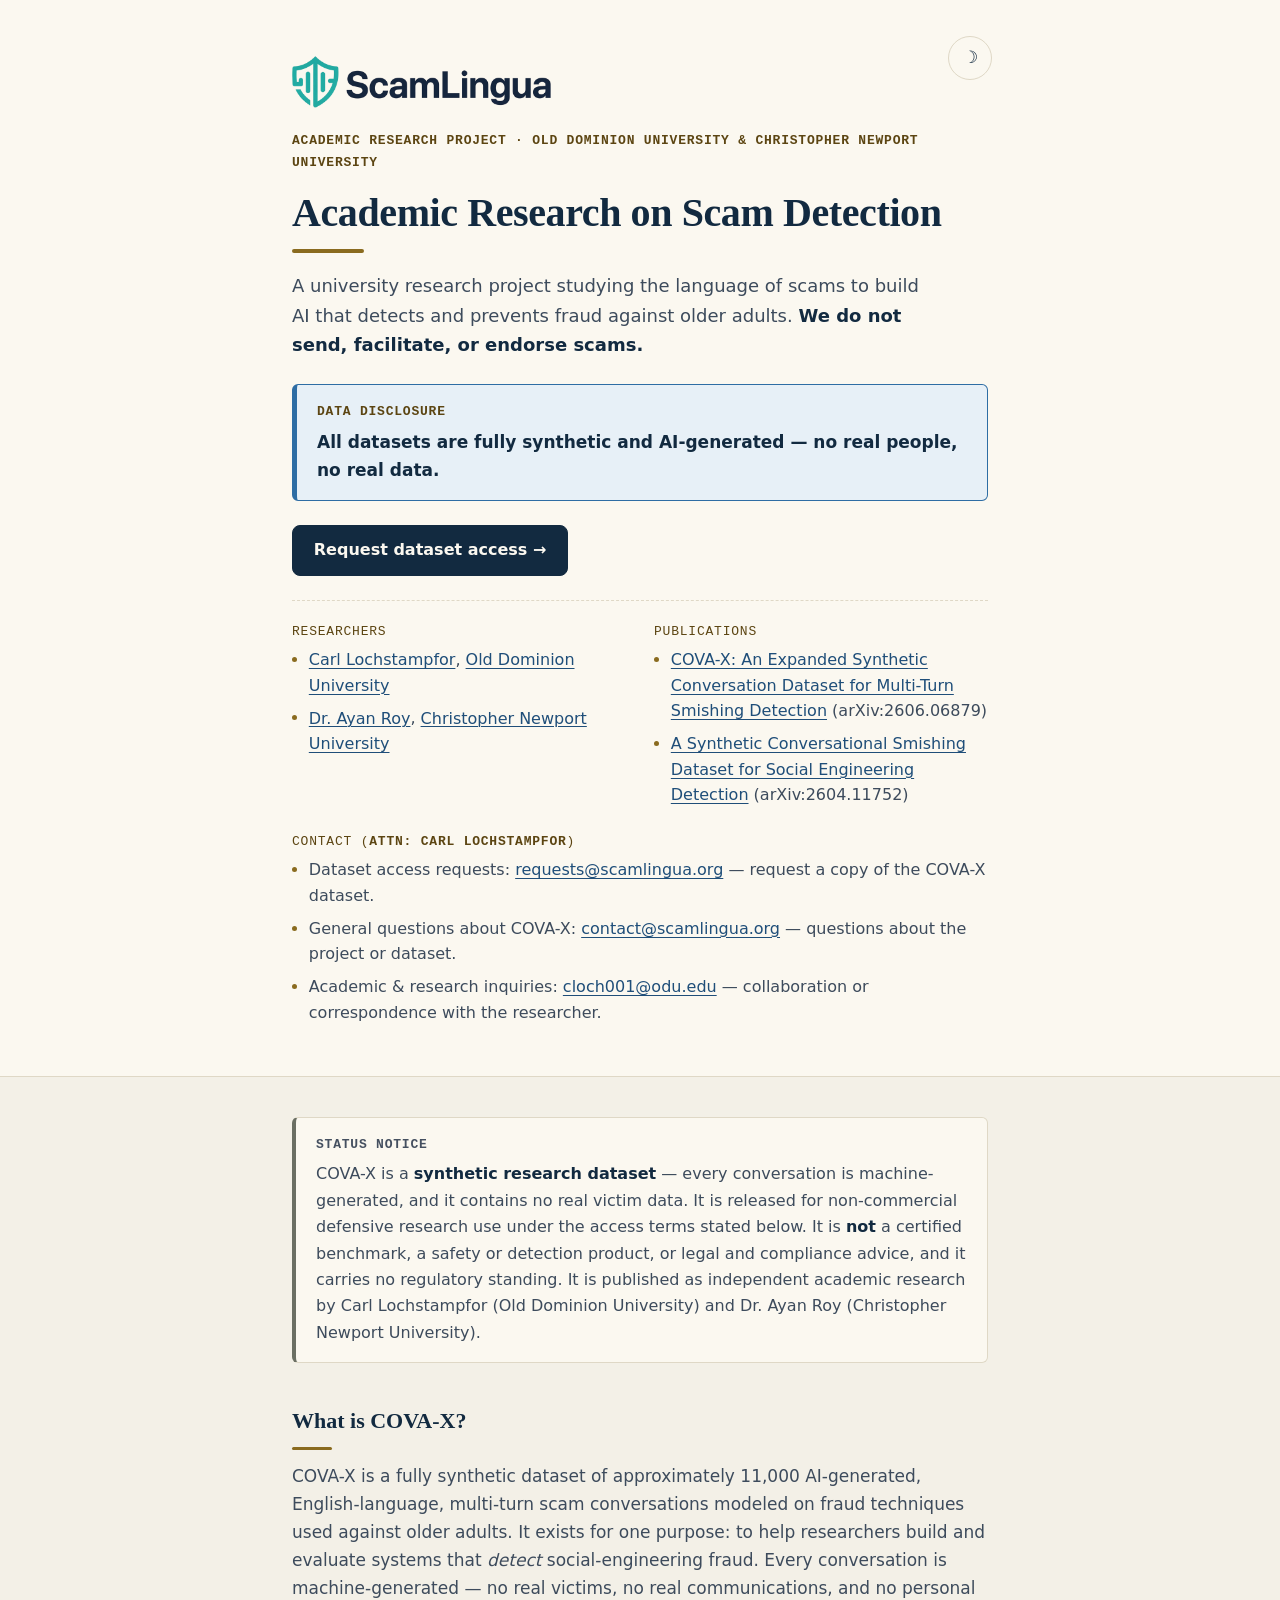
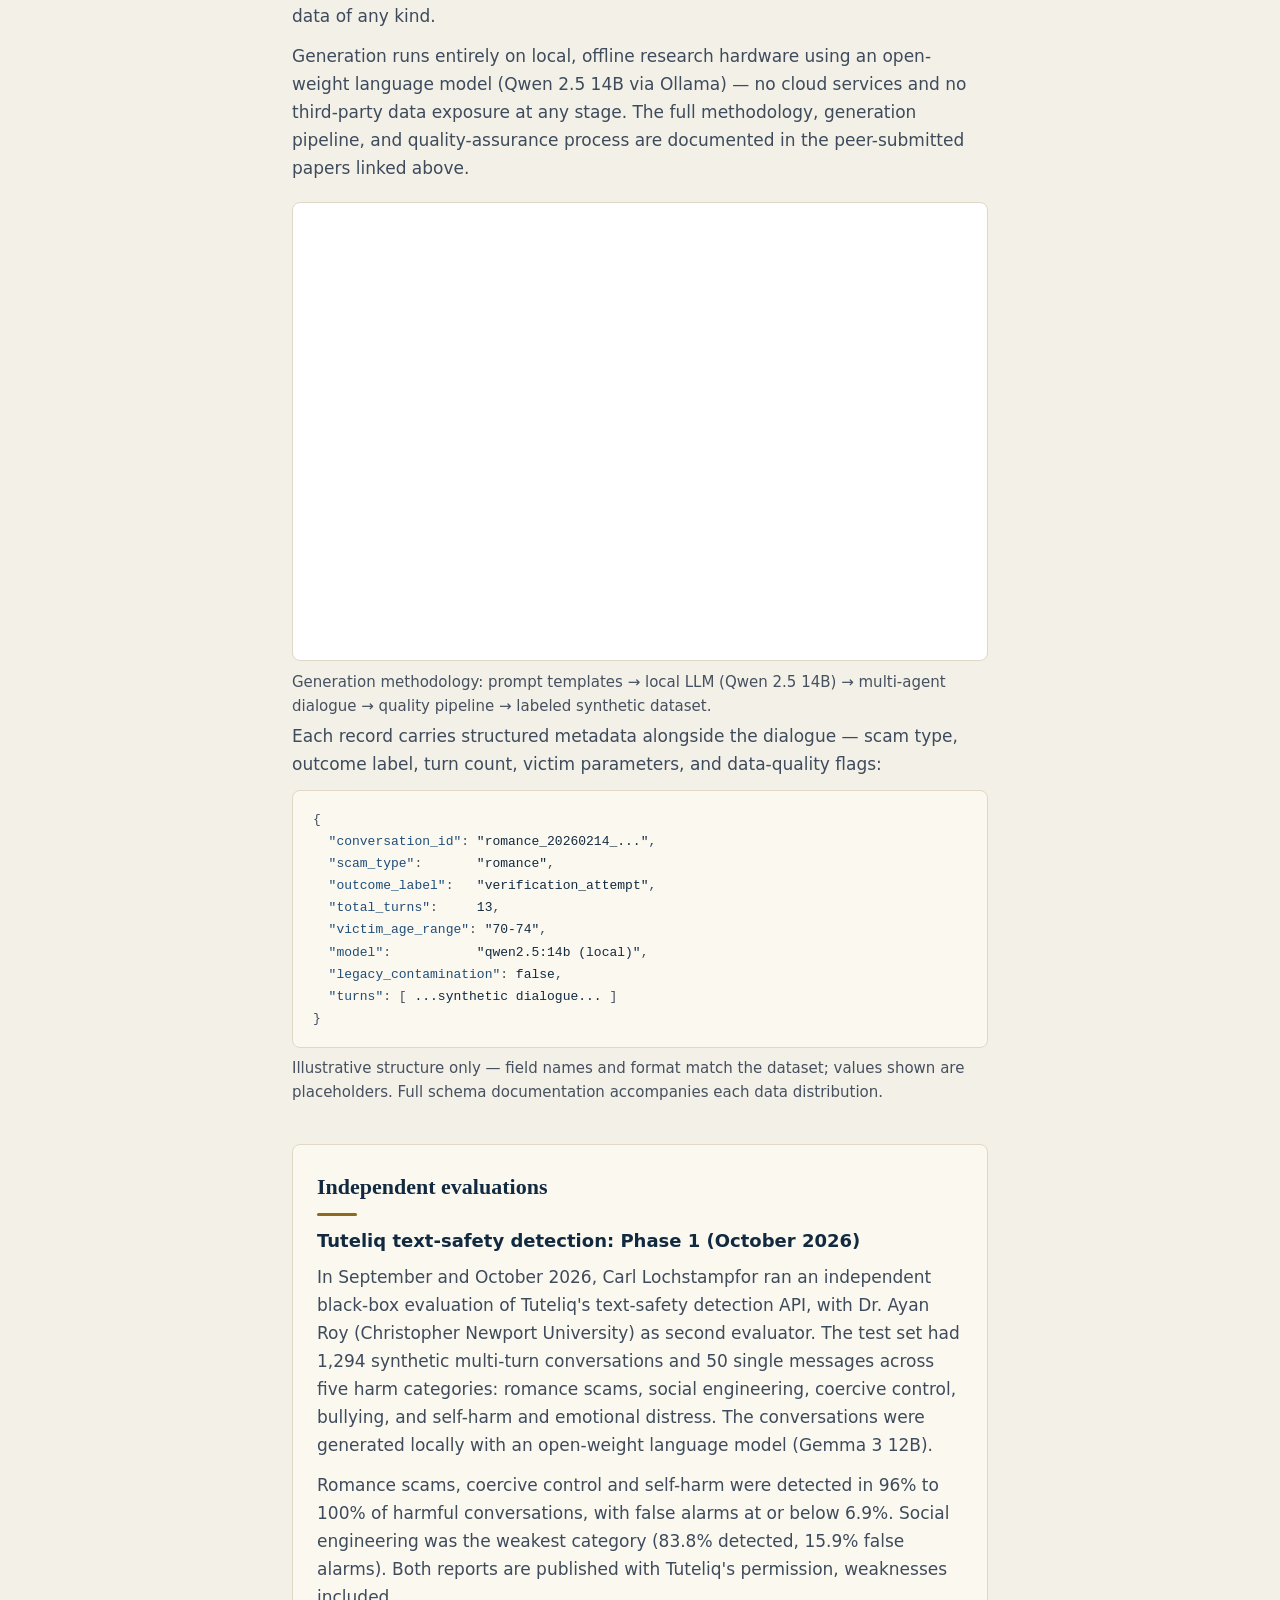
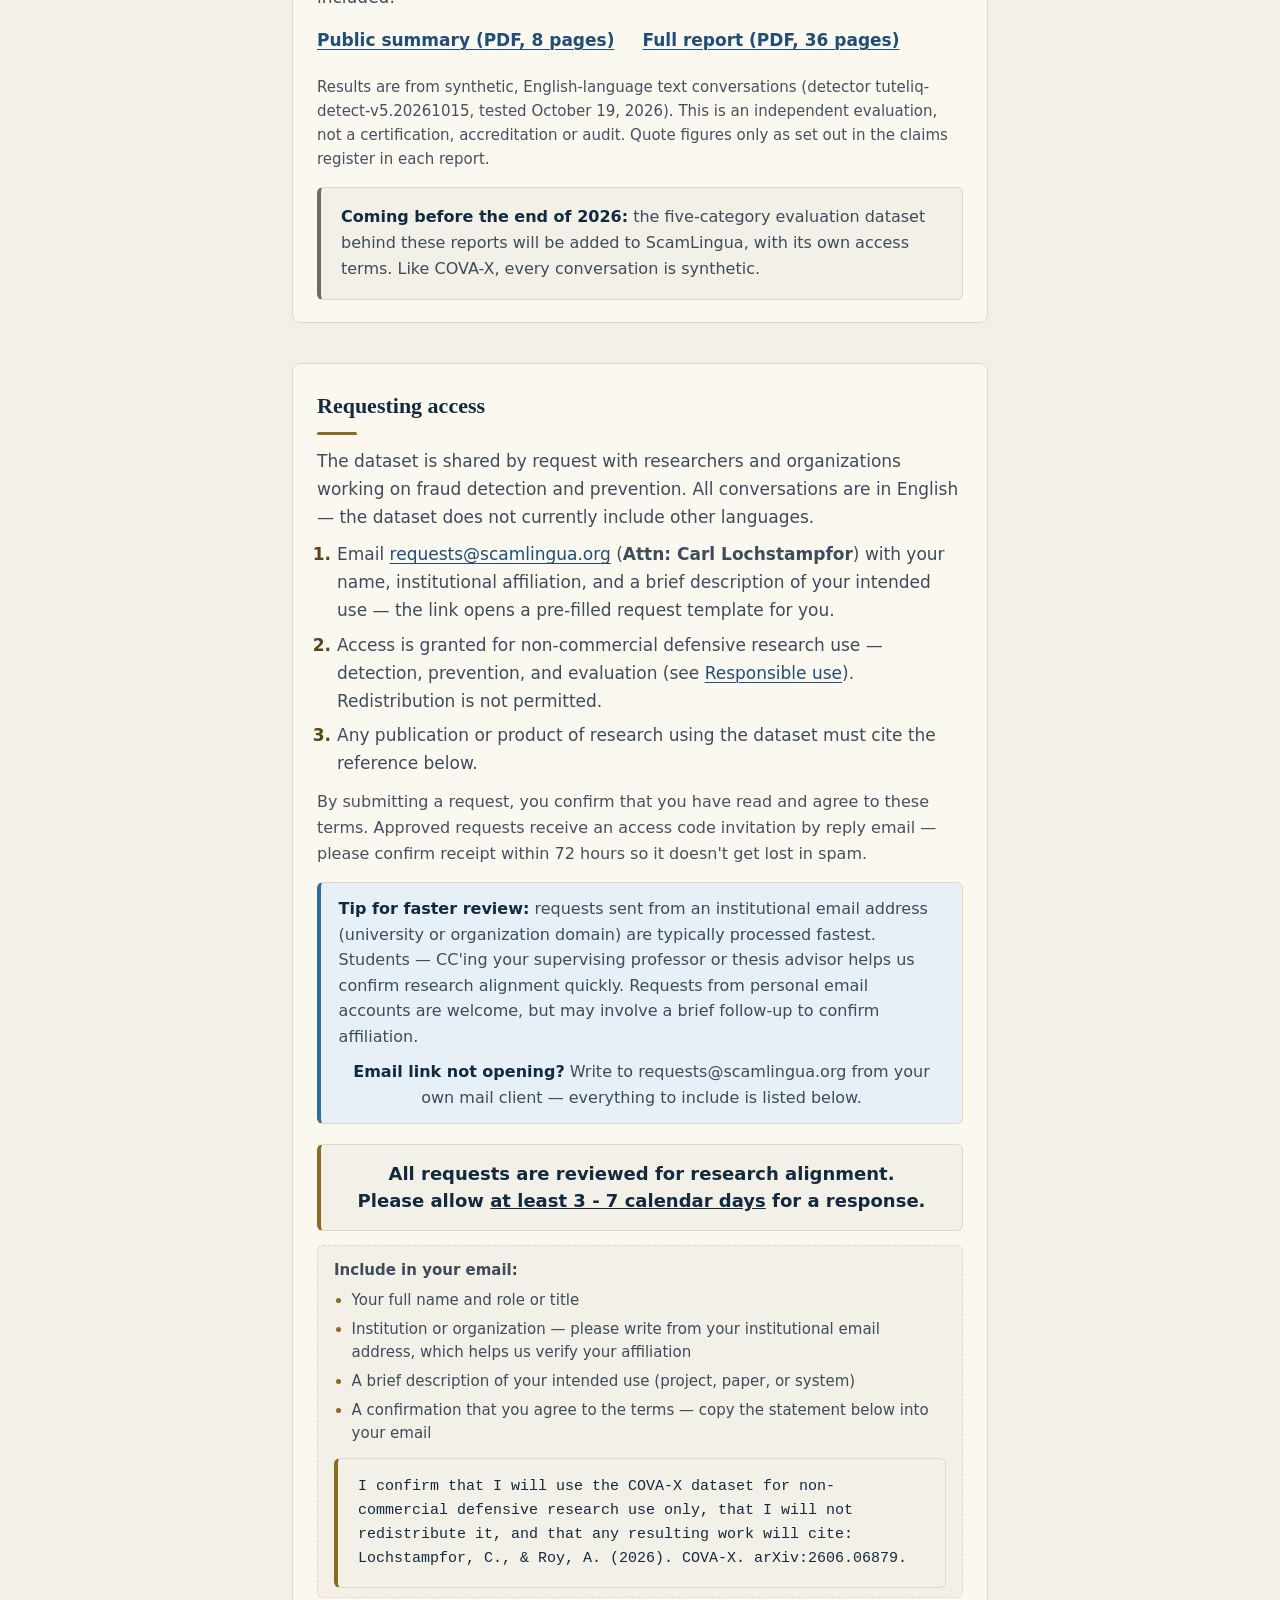
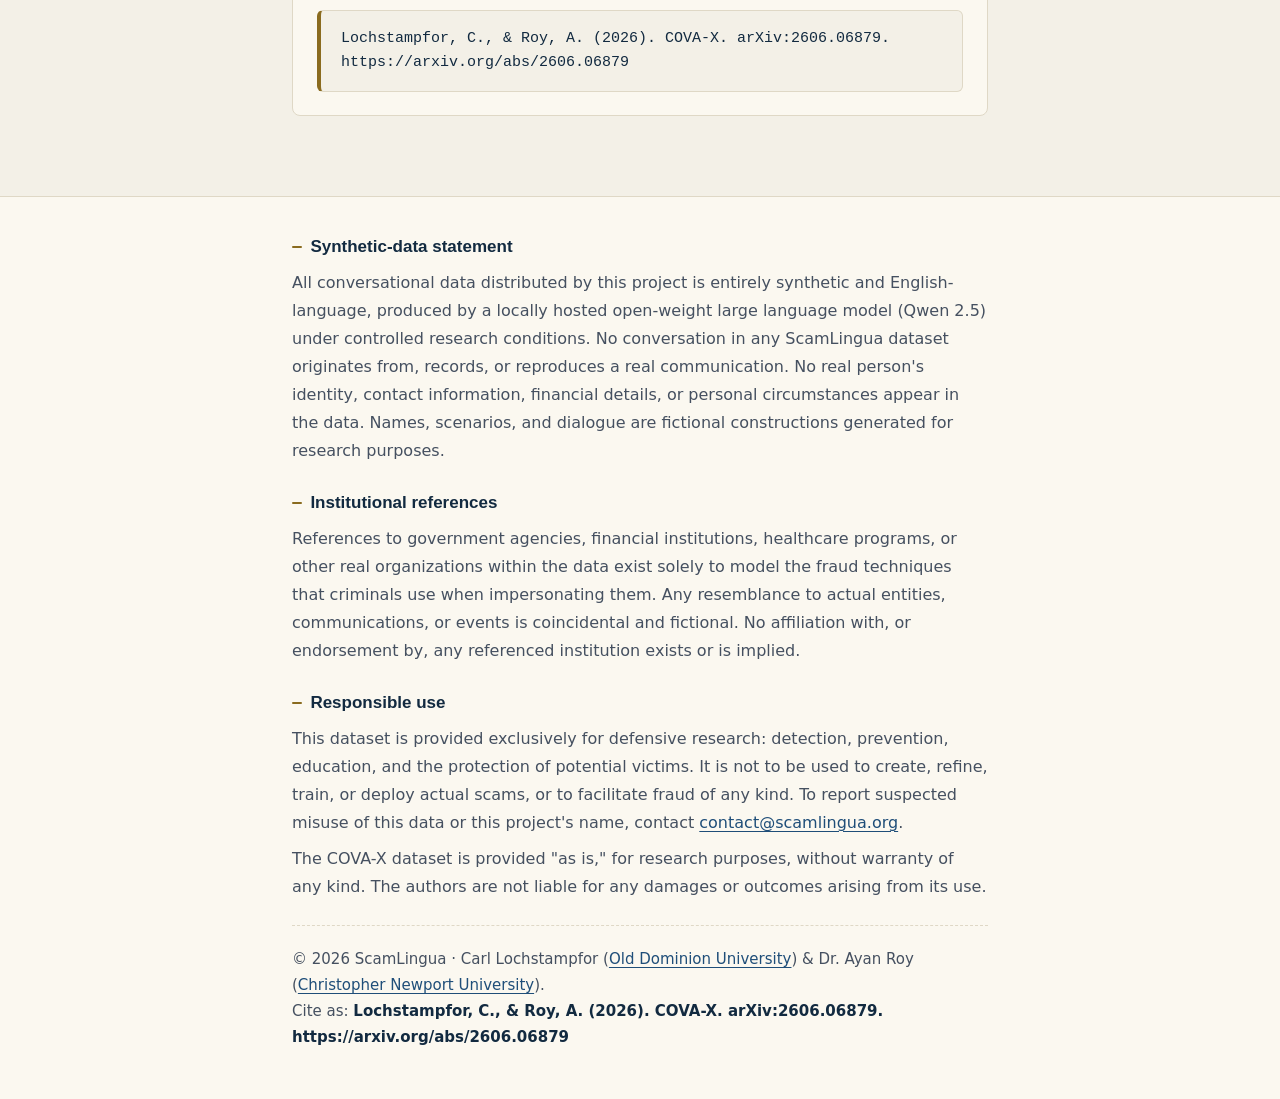
==== index.html @ 89599f2c "Add Independent evaluations section with Tuteliq Phase 1 reports Add an #evaluations section between" ====
<!DOCTYPE html>
<html lang="en">
<head>
<meta charset="utf-8">
<meta name="viewport" content="width=device-width, initial-scale=1">

<!-- Security policy: locked to self-hosted assets + Google Fonts only. No inline scripts, no external scripts, no frames, no form targets. -->
<meta http-equiv="Content-Security-Policy" content="default-src 'none'; style-src 'self' https://fonts.googleapis.com; font-src https://fonts.gstatic.com; script-src 'self' https://gc.zgo.at; img-src 'self' https://scamlingua89.goatcounter.com; connect-src https://scamlingua89.goatcounter.com; base-uri 'none'; form-action 'none'; upgrade-insecure-requests">
<meta name="referrer" content="strict-origin-when-cross-origin">
<meta name="color-scheme" content="light dark">

<!-- Identity-first metadata: abuse scanners and search engines see the academic context before the brand name -->
<title>ScamLingua — Academic Research on Scam Detection | Synthetic Data for Elder Fraud Prevention (ODU / CNU)</title>
<meta name="description" content="ScamLingua is a university research project (Old Dominion University / Christopher Newport University) studying the language of scams to build AI that detects and prevents fraud against older adults. All datasets are fully synthetic and AI-generated — no real people, no real data. We do not send, facilitate, or endorse scams.">

<meta property="og:type" content="website">
<meta property="og:title" content="ScamLingua — Academic Research on Scam Detection">
<meta property="og:description" content="A university research project studying the language of scams to build AI that detects fraud against older adults. All datasets are fully synthetic — no real people, no real data.">
<meta property="og:url" content="https://scamlingua.org/">
<meta property="og:site_name" content="ScamLingua — Academic Research Project">
<meta property="og:image" content="https://scamlingua.org/og-card.png">
<meta property="og:image:width" content="1200">
<meta property="og:image:height" content="630">
<meta property="og:image:alt" content="ScamLingua — Academic Research on Scam Detection. Fully synthetic data — no real people, no real data.">
<meta name="twitter:card" content="summary_large_image">
<meta name="twitter:image" content="https://scamlingua.org/og-card.png">
<meta name="twitter:title" content="ScamLingua — Academic Research on Scam Detection">
<meta name="twitter:description" content="University research project (ODU/CNU) building AI that detects fraud against older adults. All data fully synthetic — no real people, no real data.">
<meta name="robots" content="index, follow">
<link rel="canonical" href="https://scamlingua.org/">
<link rel="icon" type="image/png" href="favicon.png">
<link rel="sitemap" type="application/xml" href="sitemap.xml">

<!-- Structured data: identifies the dataset and its academic provenance to machines -->
<script type="application/ld+json">
{
  "@context": "https://schema.org",
  "@type": "Dataset",
  "name": "COVA-X: Synthetic Conversational Scam Dataset",
  "description": "A fully synthetic, AI-generated dataset of approximately 11,000 English-language, multi-turn scam conversations targeting older adults, created for defensive scam-detection research. Contains no real people and no real data.",
  "url": "https://scamlingua.org/",
  "sameAs": ["https://arxiv.org/abs/2606.06879", "https://arxiv.org/abs/2604.11752"],
  "isAccessibleForFree": true,
  "inLanguage": "en",
  "conditionsOfAccess": "Access by request. Requesting access constitutes agreement to the terms. Citation required. Non-commercial defensive research use only. No redistribution.",
  "keywords": ["smishing", "social engineering", "scam detection", "synthetic data", "elder fraud", "multi-turn conversation", "cybersecurity", "fraud detection", "NLP", "large language models"],
  "creator": [
    { "@type": "Person", "name": "Carl Lochstampfor",
      "sameAs": ["https://www.researchgate.net/profile/Carl-Lochstampfor", "https://github.com/CLochstampfor60", "https://www.linkedin.com/in/carl-lochstampfor-jr-08b311223/"],
      "affiliation": { "@type": "CollegeOrUniversity", "name": "Old Dominion University", "url": "https://www.odu.edu" } },
    { "@type": "Person", "name": "Ayan Roy",
      "sameAs": ["https://www.researchgate.net/profile/Ayan-Roy-5"],
      "affiliation": { "@type": "CollegeOrUniversity", "name": "Christopher Newport University", "url": "https://cnu.edu" } }
  ],
  "citation": "Lochstampfor, C., & Roy, A. (2026). COVA-X. arXiv:2606.06879. https://arxiv.org/abs/2606.06879"
}
</script>

<link rel="preconnect" href="https://fonts.googleapis.com">
<link rel="preconnect" href="https://fonts.gstatic.com" crossorigin>
<link href="https://fonts.googleapis.com/css2?family=Source+Serif+4:opsz,wght@8..60,600;8..60,700&family=Source+Sans+3:wght@400;600&family=IBM+Plex+Mono:wght@400;500;600&display=swap" rel="stylesheet">
<link rel="stylesheet" href="styles.css">

<!-- Theme init runs before paint to prevent a flash of the wrong theme. External file to satisfy script-src 'self'. -->
<script src="theme.js"></script>
<!-- Pre-filled request email: single source for every data-request-template link. -->
<script src="request-template.js" defer></script>
</head>

<body>

<a class="skip-link" href="#main">Skip to content</a>

<header>
  <div class="wrap">
    <button id="theme-toggle" type="button" aria-label="Switch between light and dark mode" title="Light / dark mode">
      <span class="icon-light" aria-hidden="true">&#9728;</span><span class="icon-dark" aria-hidden="true">&#9789;</span>
    </button>

    <p class="brand">
      <img class="logo-light" src="scamlingua_logo.png" alt="ScamLingua" width="836" height="168">
      <img class="logo-dark" src="scamlingua_logo_dark.png" alt="ScamLingua" width="836" height="168">
    </p>

    <p class="eyebrow">Academic research project &middot; Old Dominion University &amp; Christopher Newport University</p>

    <h1>Academic Research on Scam Detection</h1>

    <p class="subhead">
      A university research project studying the language of scams to build AI that detects
      and prevents fraud against older adults. <strong>We do not send, facilitate, or endorse scams.</strong>
    </p>

    <div class="synthetic-notice" role="note">
      <span class="label">Data disclosure</span>
      All datasets are fully synthetic and AI-generated — no real people, no real data.
    </div>

    <p class="cta-row"><a class="cta" href="#request">Request dataset access &rarr;</a></p>

    <dl class="trust">
      <div>
        <dt>Researchers</dt>
        <dd>
          <ul>
            <li><a href="https://www.researchgate.net/profile/Carl-Lochstampfor" target="_blank" rel="noopener noreferrer">Carl Lochstampfor</a>, <a href="https://www.odu.edu" target="_blank" rel="noopener noreferrer">Old Dominion University</a></li>
            <li><a href="https://www.researchgate.net/profile/Ayan-Roy-5" target="_blank" rel="noopener noreferrer">Dr. Ayan Roy</a>, <a href="https://cnu.edu" target="_blank" rel="noopener noreferrer">Christopher Newport University</a></li>
          </ul>
        </dd>
      </div>
      <div>
        <dt>Publications</dt>
        <dd>
          <ul>
            <li><a href="https://arxiv.org/abs/2606.06879" target="_blank" rel="noopener noreferrer">COVA-X: An Expanded Synthetic Conversation Dataset for Multi-Turn Smishing Detection</a> (arXiv:2606.06879)</li>
            <li><a href="https://arxiv.org/abs/2604.11752" target="_blank" rel="noopener noreferrer">A Synthetic Conversational Smishing Dataset for Social Engineering Detection</a> (arXiv:2604.11752)</li>
          </ul>
        </dd>
      </div>
      <div>
        <dt>Contact (<b>Attn: Carl Lochstampfor</b>)</dt>
        <dd>
          <ul>
            <li>Dataset access requests: <a href="mailto:requests@scamlingua.org" data-request-template>requests@scamlingua.org</a> &mdash; request a copy of the COVA-X dataset.</li>
            <li>General questions about COVA-X: <a href="mailto:contact@scamlingua.org">contact@scamlingua.org</a> &mdash; questions about the project or dataset.</li>
            <li>Academic &amp; research inquiries: <a href="mailto:cloch001@odu.edu">cloch001@odu.edu</a> &mdash; collaboration or correspondence with the researcher.</li>
          </ul>
        </dd>
      </div>
    </dl>
  </div>
</header>

<main id="main" tabindex="-1">
  <div class="wrap">

    <div class="status-notice" role="note">
      <span class="label">Status notice</span>
      COVA-X is a <strong>synthetic research dataset</strong> — every conversation is machine-generated,
      and it contains no real victim data. It is released for non-commercial defensive research use under the
      access terms stated below. It is <strong>not</strong> a certified benchmark, a safety or
      detection product, or legal and compliance advice, and it carries no regulatory standing.
      It is published as independent academic research by Carl Lochstampfor
      (Old Dominion University) and Dr. Ayan Roy (Christopher Newport University).
    </div>

    <section>
      <h2>What is COVA-X?</h2>
      <p>
        COVA-X is a fully synthetic dataset of approximately 11,000 AI-generated, English-language, multi-turn
        scam conversations modeled on fraud techniques used against older adults. It exists for
        one purpose: to help researchers build and evaluate systems that <em>detect</em> social-engineering
        fraud. Every conversation is machine-generated — no real victims, no real communications,
        and no personal data of any kind.
      </p>
      <p>
        Generation runs entirely on local, offline research hardware using an open-weight
        language model (Qwen 2.5 14B via Ollama) — no cloud services and no third-party data
        exposure at any stage. The full methodology, generation pipeline, and quality-assurance
        process are documented in the peer-submitted papers linked above.
      </p>
      <figure class="pipeline-figure">
        <img src="cova_pipeline_architecture.webp" width="1600" height="1033" loading="lazy" decoding="async"
             alt="COVA-X generation pipeline: prompt templates feed a locally hosted Qwen 2.5 14B language model that drives a multi-agent attacker and victim dialogue loop; a quality pipeline then applies contamination scanning, stage-direction stripping, and automated relabeling to produce the labeled synthetic dataset.">
        <figcaption>Generation methodology: prompt templates &rarr; local LLM (Qwen&nbsp;2.5&nbsp;14B) &rarr; multi-agent dialogue &rarr; quality pipeline &rarr; labeled synthetic dataset.</figcaption>
      </figure>
      <p>
        Each record carries structured metadata alongside the dialogue — scam type, outcome
        label, turn count, victim parameters, and data-quality flags:
      </p>
      <div class="sample-record" aria-label="Illustrative record structure">{
  <span class="k">"conversation_id"</span>: <span class="v">"romance_20260214_..."</span>,
  <span class="k">"scam_type"</span>:       <span class="v">"romance"</span>,
  <span class="k">"outcome_label"</span>:   <span class="v">"verification_attempt"</span>,
  <span class="k">"total_turns"</span>:     <span class="v">13</span>,
  <span class="k">"victim_age_range"</span>: <span class="v">"70-74"</span>,
  <span class="k">"model"</span>:           <span class="v">"qwen2.5:14b (local)"</span>,
  <span class="k">"legacy_contamination"</span>: <span class="v">false</span>,
  <span class="k">"turns"</span>: [ <span class="v">...synthetic dialogue...</span> ]
}</div>
      <p class="sample-caption">Illustrative structure only — field names and format match the dataset; values shown are placeholders. Full schema documentation accompanies each data distribution.</p>
    </section>

    <section id="evaluations">
      <div class="request-card eval-card">
        <h2>Independent evaluations</h2>
        <h3>Tuteliq text-safety detection: Phase 1 (October 2026)</h3>
        <p>
          In September and October 2026, Carl Lochstampfor ran an independent black-box evaluation
          of Tuteliq's text-safety detection API, with Dr. Ayan Roy (Christopher Newport University)
          as second evaluator. The test set had 1,294 synthetic multi-turn conversations and 50
          single messages across five harm categories: romance scams, social engineering, coercive
          control, bullying, and self-harm and emotional distress. The conversations were generated
          locally with an open-weight language model (Gemma 3 12B).
        </p>
        <p>
          Romance scams, coercive control and self-harm were detected in 96% to 100% of harmful
          conversations, with false alarms at or below 6.9%. Social engineering was the weakest
          category (83.8% detected, 15.9% false alarms). Both reports are published with Tuteliq's
          permission, weaknesses included.
        </p>
        <ul class="eval-links">
          <li><a href="reports/Tuteliq_Evaluation_Summary_Public_Final_2026-10-26_v1.0.pdf" target="_blank" rel="noopener noreferrer">Public summary (PDF, 8 pages)</a></li>
          <li><a href="reports/Tuteliq_Evaluation_Report_Full_Final_2026-10-26_v1.0.pdf" target="_blank" rel="noopener noreferrer">Full report (PDF, 36 pages)</a></li>
        </ul>
        <p class="eval-fine">
          Results are from synthetic, English-language text conversations (detector
          tuteliq-detect-v5.20261015, tested October 19, 2026). This is an independent evaluation,
          not a certification, accreditation or audit. Quote figures only as set out in the claims
          register in each report.
        </p>
        <div class="status-notice" role="note">
          <strong>Coming before the end of 2026:</strong> the five-category evaluation dataset behind
          these reports will be added to ScamLingua, with its own access terms. Like COVA-X, every
          conversation is synthetic.
        </div>
      </div>
    </section>

    <section id="request">
      <div class="request-card">
        <h2>Requesting access</h2>
        <p>The dataset is shared by request with researchers and organizations working on fraud detection and prevention. All conversations are in English &mdash; the dataset does not currently include other languages.</p>
        <ol>
          <li>Email <a href="mailto:requests@scamlingua.org" data-request-template>requests@scamlingua.org</a> (<b>Attn: Carl Lochstampfor</b>) with your name, institutional affiliation, and a brief description of your intended use &mdash; the link opens a pre-filled request template for you.</li>
          <li>Access is granted for non-commercial defensive research use &mdash; detection, prevention, and evaluation (see <a href="#responsible-use">Responsible use</a>). Redistribution is not permitted.</li>
          <li>Any publication or product of research using the dataset must cite the reference below.</li>
        </ol>
        <p class="terms-ack">By submitting a request, you confirm that you have read and agree to these terms. Approved requests receive an access code invitation by reply email &mdash; please confirm receipt within 72 hours so it doesn't get lost in spam.</p>
        <p class="verification-note">
          <strong>Tip for faster review:</strong> requests sent from an institutional
          email address (university or organization domain) are typically processed
          fastest. Students &mdash; CC'ing your supervising professor or thesis advisor
          helps us confirm research alignment quickly. Requests from personal email
          accounts are welcome, but may involve a brief follow-up to confirm affiliation.
          <span class="fallback-note"><strong>Email link not opening?</strong> Write to
          requests@scamlingua.org from your own mail client &mdash; everything to
          include is listed below.</span>
        </p>
        <p class="response-note">All requests are reviewed for research alignment.<br>Please allow <u>at least 3 - 7 calendar days</u> for a response.</p>
        <div class="request-checklist">
          <p><strong>Include in your email:</strong></p>
          <ul>
            <li>Your full name and role or title</li>
            <li>Institution or organization &mdash; please write from your
                institutional email address, which helps us verify your
                affiliation</li>
            <li>A brief description of your intended use (project, paper,
                or system)</li>
            <li>A confirmation that you agree to the terms &mdash; copy the
                statement below into your email</li>
          </ul>
          <div class="citation-block">
            <strong>I confirm that I will use the COVA-X dataset for
            non-commercial defensive research use only, that I will not
            redistribute it, and that any resulting work will cite:
            Lochstampfor, C., &amp; Roy, A. (2026). COVA-X.
            arXiv:2606.06879.</strong>
          </div>
        </div>
        <div class="citation-block">
          <strong>Lochstampfor, C., &amp; Roy, A. (2026). COVA-X. arXiv:2606.06879.<br>
          https://arxiv.org/abs/2606.06879</strong>
        </div>
      </div>
    </section>

  </div>
</main>

<footer>
  <div class="wrap">

    <section>
      <h2>Synthetic-data statement</h2>
      <p>
        All conversational data distributed by this project is entirely synthetic and English-language, produced by
        a locally hosted open-weight large language model (Qwen 2.5) under controlled research
        conditions. No conversation in any ScamLingua dataset originates from, records, or
        reproduces a real communication. No real person's identity, contact information,
        financial details, or personal circumstances appear in the data. Names, scenarios, and
        dialogue are fictional constructions generated for research purposes.
      </p>
    </section>

    <section>
      <h2>Institutional references</h2>
      <p>
        References to government agencies, financial institutions, healthcare programs, or other
        real organizations within the data exist solely to model the fraud techniques that
        criminals use when impersonating them. Any resemblance to actual entities, communications,
        or events is coincidental and fictional. No affiliation with, or endorsement by, any
        referenced institution exists or is implied.
      </p>
    </section>

    <section id="responsible-use">
      <h2>Responsible use</h2>
      <p>
        This dataset is provided exclusively for defensive research: detection, prevention,
        education, and the protection of potential victims. It is not to be used to create,
        refine, train, or deploy actual scams, or to facilitate fraud of any kind. To report
        suspected misuse of this data or this project's name, contact
        <a href="mailto:contact@scamlingua.org">contact@scamlingua.org</a>.
      </p>
      <p>
        The COVA-X dataset is provided "as is," for research purposes, without warranty of any
        kind. The authors are not liable for any damages or outcomes arising from its use.
      </p>
    </section>

    <p class="footer-meta">
      &copy; 2026 ScamLingua &middot; Carl Lochstampfor (<a href="https://www.odu.edu" target="_blank" rel="noopener noreferrer">Old Dominion University</a>) &amp; Dr. Ayan Roy (<a href="https://cnu.edu" target="_blank" rel="noopener noreferrer">Christopher Newport University</a>).
      <br>Cite as: <strong>Lochstampfor, C., &amp; Roy, A. (2026). COVA-X. arXiv:2606.06879. https://arxiv.org/abs/2606.06879</strong>
    </p>

  </div>
</footer>


<script data-goatcounter="https://scamlingua89.goatcounter.com/count"
        async src="https://gc.zgo.at/count.js"></script>
</body>
</html>
---- styles.css ----
/* ScamLingua — scamlingua.org
   Light/dark theming via CSS custom properties on html[data-theme].
   Default follows the visitor's OS preference; toggle persists choice. */

:root,
html[data-theme="light"] {
  /* Palette drawn from both institutions: ODU slate & sky blues, CNU navy & silver, small academic-gold accent */
  --ink:#122A40;        /* deep university navy — headings */
  --body:#3D4B5C;       /* slate — body text */
  --muted:#6B6F63;      /* warm gray-slate */
  --accent:#2E6DA4;     /* primary blue accent */
  --accent-dark:#1F4E79;
  --gold:#8A6B1F;       /* decorative gold — rules, bars, focus rings, borders only */
  --gold-ink:#5C4512;   /* gold for TEXT — see the ink-token note below */
  --muted-ink:#455060;  /* muted for TEXT — slate, NOT a darkened --muted (see note) */
  --link:#1F4E79;
  --paper:#F3F0E7;      /* warm parchment — main background */
  --card:#FBF8F0;       /* ivory — header, footer, cards */
  --line:#DFD8C6;       /* warm hairlines */
  --badge-bg:#E7F0F7;   /* sky-blue tint — disclosure stays the trust element */
}

html[data-theme="dark"] {
  --ink:#E6EEF6;
  --body:#B7C5D5;
  --muted:#7F93A8;
  --accent:#6FA8DC;
  --accent-dark:#8FBCE8;
  --gold:#D6B76A;
  --gold-ink:#D6B76A;   /* already 7.7–9.3:1 on the navy surfaces — no deepening needed */
  --muted-ink:#9AAFC4;
  --link:#8FBCE8;
  --paper:#0D1726;
  --card:#142235;
  --line:#263A52;
  --badge-bg:#14283D;
}

/* ---------- Why there are separate "ink" tokens ----------
   Gold is a fine decorative color and a poor text color on a near-white page.
   On the light surfaces, --gold (#8A6B1F) measures 4.71:1 on --card, 4.38:1 on
   --paper and 4.33:1 on --badge-bg — at or under the 4.5:1 AA floor, and it was
   carrying the *smallest* type on the site (11px mono, uppercase, weight 400–500).
   Borderline contrast on tiny tracked-out monospace is what made the labels read
   as thin and washed out. --muted (#6B6F63) sat in the same band: 4.46–4.85:1.

   Rather than darken --gold and --muted globally — which would also darken every
   hairline, bar and focus ring and change the page's whole temperature — text use
   is split onto its own tokens. Decoration keeps the original values; text gets
   deeper ones. Light: --gold-ink 7.86–8.55:1, --muted-ink 7.09–7.70:1.
   Dark was already comfortable (gold 7.74–9.28:1) and is left on the same hue;
   only --muted-ink is lifted, from 4.74–5.69:1 to 6.64–7.97:1.

   --muted-ink is a SLATE, not a darkened --muted. --muted is warm (hue 80deg,
   yellow-green) because it belongs to the parchment/hairline family. Darkening it
   in place kept that cast, so the footer and captions read visibly gold-tinted
   against the page's cool slate body copy. --muted-ink is pulled onto --body's hue
   instead (216deg vs --body's 213deg) at lower saturation — it now reads as a
   lighter sibling of the body text rather than a different, warmer ink.

   Rule of thumb: --gold/--muted for anything you cannot read; --gold-ink/--muted-ink
   for anything you can.
   ---------------------------------------------------------- */

/* ---------- Type scale ----------
   Every piece of PROSE AND UI TEXT resolves to one of these five steps, so
   secondary text in one section cannot drift a half-step away from secondary
   text in another. Before this the page used .7/.75/.8125/.875/.9375/1/1.0625/
   1.125rem with no rule about which meant what, and near-identical sizes landed
   on elements of equal rank (the eyebrow at .75rem beside sibling labels at .7rem).

   Deliberately outside the scale, and staying that way:
     h1 (clamp) and h2 (1.375rem) — serif display type, sized against the layout
       rather than the body copy;
     #theme-toggle (1.05rem)      — sizes a glyph, not text;
     .sample-record (.8125rem)    — preformatted code whose line width drives
       horizontal overflow, so it is sized against its container.

   --fs-label  mono micro-labels ONLY (uppercase kickers and field labels)
   --fs-fine   fine print: captions, footer meta, citation block
   --fs-small  secondary body: trust strip, callouts, footer prose
   --fs-base   body copy
   --fs-lead   lead-ins: subhead, response note

   Rank is carried by color and weight, not by size — hence the deliberately
   tight steps at the top of the scale. Mobile shifts the tokens, not the rules. */
:root{
  --fs-label:.8125rem;
  --fs-fine:.9375rem;
  --fs-small:1rem;
  --fs-base:1.0625rem;
  --fs-lead:1.125rem;
}

/* If no stored choice and no data-theme set yet, follow the OS */
@media (prefers-color-scheme: dark) {
  html:not([data-theme]) {
    --ink:#E6EEF6; --body:#B7C5D5; --muted:#7F93A8;
    --accent:#6FA8DC; --accent-dark:#8FBCE8; --gold:#D6B76A; --link:#8FBCE8;
    --gold-ink:#D6B76A; --muted-ink:#9AAFC4;
    --paper:#0D1726; --card:#142235; --line:#263A52; --badge-bg:#14283D;
  }
}

*{box-sizing:border-box;margin:0;padding:0}
html{scroll-behavior:smooth}
@media (prefers-reduced-motion: reduce){
  html{scroll-behavior:auto}
  *{transition:none !important}
}
body{
  background:var(--paper);
  color:var(--body);
  font-family:"Source Sans 3",system-ui,-apple-system,sans-serif;
  font-size:var(--fs-base);
  line-height:1.65;
  -webkit-font-smoothing:antialiased;
  transition:background-color .2s ease,color .2s ease;
}
a{color:var(--link);text-decoration-thickness:1px;text-underline-offset:3px;padding:.12rem 0}
a:hover{color:var(--accent);text-decoration-color:var(--gold);text-decoration-thickness:2px}
a:focus-visible{outline:2px solid var(--accent);outline-offset:3px;border-radius:2px}

.wrap{max-width:46rem;margin:0 auto;padding:0 1.25rem}

/* ---------- Skip link (accessibility) ---------- */
.skip-link{
  position:absolute;left:.75rem;top:.75rem;z-index:1000;
  background:var(--ink);color:var(--paper);
  font-family:"Source Sans 3",system-ui,sans-serif;font-weight:600;
  padding:.6rem 1rem;border-radius:6px;text-decoration:none;
  transform:translateY(-180%);
  transition:transform .15s ease;
}
.skip-link:focus{transform:translateY(0);outline:2px solid var(--gold);outline-offset:2px}
main:focus-visible{outline:none}   /* programmatic focus target — no visible ring */

/* ---------- Primary call-to-action ---------- */
.cta-row{margin:0 0 1.5rem}
.cta{
  display:inline-block;
  background:var(--ink);color:var(--card);
  font-family:"Source Sans 3",system-ui,sans-serif;font-weight:600;font-size:var(--fs-small);
  text-decoration:none;
  padding:.7rem 1.3rem;border-radius:8px;border:1px solid var(--ink);
  transition:box-shadow .15s ease,transform .15s ease;
}
.cta:hover{color:var(--card);box-shadow:0 0 0 3px var(--gold);transform:translateY(-1px)}
.cta:focus-visible{outline:2px solid var(--gold);outline-offset:3px}

/* ---------- Theme toggle ---------- */
#theme-toggle{
  float:right;
  margin:-1.25rem -.25rem 0 1rem;
  background:var(--card);
  color:var(--ink);
  border:1px solid var(--line);
  border-radius:999px;
  min-width:44px;min-height:44px;   /* touch target */
  padding:.4rem .7rem;
  font-size:1.05rem;line-height:1;
  cursor:pointer;
}
#theme-toggle:hover{border-color:var(--gold)}
#theme-toggle:focus-visible{outline:2px solid var(--accent);outline-offset:3px}
/* Show the icon for the mode you'd switch TO */
html[data-theme="dark"] .icon-dark{display:none}
html[data-theme="dark"] .icon-light{display:inline}
html[data-theme="light"] .icon-light{display:none}
html[data-theme="light"] .icon-dark{display:inline}
html:not([data-theme]) .icon-light{display:none}
@media (prefers-color-scheme: dark){
  html:not([data-theme]) .icon-dark{display:none}
  html:not([data-theme]) .icon-light{display:inline}
}

/* ---------- Brand logo ---------- */
.brand{margin:0 0 1.4rem}
.brand img{display:block;height:52px;width:auto;max-width:100%}
html[data-theme="dark"] .logo-light{display:none}
html[data-theme="light"] .logo-dark{display:none}
html:not([data-theme]) .logo-dark{display:none}
@media (prefers-color-scheme: dark){
  html:not([data-theme]) .logo-light{display:none}
  html:not([data-theme]) .logo-dark{display:block}
}

/* ---------- Hero: the disclosure IS the hero ---------- */
header{padding:3.5rem 0 2.75rem;border-bottom:1px solid var(--line);background:var(--card)}
.eyebrow{
  font-family:"IBM Plex Mono",monospace;
  font-size:var(--fs-label);letter-spacing:.06em;text-transform:uppercase;
  font-weight:600;
  color:var(--gold-ink);margin-bottom:1rem;
}
h1{
  font-family:"Source Serif 4",Georgia,serif;
  font-weight:700;color:var(--ink);
  font-size:clamp(1.6rem,4.5vw,2.5rem);
  line-height:1.2;letter-spacing:-.01em;
  margin-bottom:1.1rem;
}
h1::after{
  content:"";
  display:block;
  width:4.5rem;height:4px;
  background:var(--gold);
  border-radius:2px;
  margin-top:.75rem;
}
.subhead{font-size:var(--fs-lead);max-width:40rem;margin-bottom:1.5rem}
.subhead strong{color:var(--ink)}

.synthetic-notice{
  border:1px solid var(--accent);
  border-left:5px solid var(--accent);
  background:var(--badge-bg);
  border-radius:6px;
  padding:1rem 1.25rem;
  margin-bottom:1.5rem;
  color:var(--ink);
  font-weight:600;
  font-size:var(--fs-base);
}
.synthetic-notice .label{
  display:block;
  font-family:"IBM Plex Mono",monospace;
  font-size:var(--fs-label);letter-spacing:.06em;text-transform:uppercase;
  color:var(--gold-ink);font-weight:600;margin-bottom:.35rem;
}

.trust{
  display:flex;flex-wrap:wrap;gap:1rem 1.75rem;
  font-size:var(--fs-small);color:var(--muted-ink);
  padding-top:1.25rem;border-top:1px dashed var(--line);
}
/* Weight 500, not the 600 used by callout .labels above. Deliberate, not drift:
   these are dl field labels naming the content beneath them, so they sit a step
   below a callout's own heading. Same family, size, tracking and color — weight
   is the only variable carrying the rank. */
.trust dt{
  font-family:"IBM Plex Mono",monospace;
  font-size:var(--fs-label);letter-spacing:.06em;text-transform:uppercase;
  font-weight:500;
  color:var(--gold-ink);margin-bottom:.15rem;
}
.trust dd{color:var(--body);overflow-wrap:break-word}
.trust ul{list-style:disc;margin:.3rem 0 0 1.05rem;padding:0}
.trust li{margin-bottom:.45rem;line-height:1.6}
.trust li::marker{color:var(--gold)}
.trust > div{min-width:15rem;flex:1}

/* ---------- Body sections ---------- */
main{padding:2.5rem 0}
section{margin-bottom:2.5rem}
h2{
  font-family:"Source Serif 4",Georgia,serif;
  font-weight:600;color:var(--ink);
  font-size:1.375rem;margin-bottom:.75rem;
}
main h2::after{
  content:"";
  display:block;
  width:2.5rem;height:3px;
  background:var(--gold);
  border-radius:2px;
  margin-top:.45rem;
}
p + p{margin-top:.75rem}

/* Scope-and-standing note. Deliberately quieter than .synthetic-notice —
   it sets expectations, it isn't the hero claim. */
.status-notice{
  background:var(--card);
  border:1px solid var(--line);
  border-left:4px solid var(--muted);
  border-radius:6px;
  padding:1rem 1.25rem;
  margin-bottom:2.5rem;
  font-size:var(--fs-small);
  line-height:1.65;
  color:var(--body);
}
.status-notice .label{
  display:block;
  font-family:"IBM Plex Mono",monospace;
  font-size:var(--fs-label);letter-spacing:.06em;text-transform:uppercase;
  color:var(--muted-ink);font-weight:600;margin-bottom:.35rem;
}
.status-notice strong{color:var(--ink);font-weight:600}

.request-card{
  background:var(--card);
  border:1px solid var(--line);
  border-radius:8px;
  padding:1.5rem 1.5rem 1.4rem;
}
.request-card ol{margin:.6rem 0 0 1.25rem}
.request-card li{margin-bottom:.4rem}
.request-card li::marker{color:var(--gold-ink);font-weight:600} /* numerals are read, not decorative */
.terms-ack{
  color:var(--muted-ink);
  font-size:var(--fs-small);
  margin-top:.75rem;
  line-height:1.6;
}
.verification-note{
  font-size:var(--fs-small);
  color:var(--body);
  margin-top:1rem;
  line-height:1.6;
  padding:.8rem 1.1rem;
  background:var(--badge-bg);
  border:1px solid var(--line);
  border-left:4px solid var(--accent);
  border-radius:6px;
}
.verification-note strong{color:var(--ink)}
.verification-note .fallback-note{display:block;text-align:center;margin-top:.6rem}  /* own centered line so a stuck requester spots it */
.response-note{
  font-size:var(--fs-lead);  /* one step above body so it stands out */
  font-weight:600;
  text-align:center;
  color:var(--ink);          /* full-contrast so the expectation is hard to miss */
  margin-top:1.25rem;
  line-height:1.55;
  padding:.9rem 1.1rem;
  background:var(--paper);
  border:1px solid var(--line);
  border-left:4px solid var(--gold);
  border-radius:6px;
}

.citation-block{
  font-family:"IBM Plex Mono",monospace;
  font-size:var(--fs-fine);line-height:1.6;
  background:var(--paper);
  border:1px solid var(--line);
  border-left:4px solid var(--gold);
  border-radius:6px;
  padding:1rem 1.25rem;
  margin-top:.75rem;
  color:var(--ink);
  overflow-wrap:break-word;
}
.citation-block strong{font-weight:500} /* Plex Mono 500 reads as bold at this size */

/* ---------- Independent evaluations (reuses .request-card and .status-notice) ---------- */
.eval-card h3{
  font-family:"Source Sans 3",system-ui,sans-serif;
  font-size:var(--fs-lead);font-weight:600;color:var(--ink);
  line-height:1.4;margin-bottom:.6rem;
}
.eval-links{list-style:none;display:flex;flex-wrap:wrap;gap:.4rem 1.75rem;margin-top:.9rem;font-weight:600}.eval-fine{font-size:var(--fs-fine);color:var(--muted-ink);line-height:1.6;margin-top:.9rem}
.eval-card .status-notice{background:var(--paper);margin:1rem 0 0}  /* card is already --card; paper keeps the notice visible */

/* ---------- Pipeline methodology figure ---------- */
/* Diagram is composited on white so it stays legible in both light and dark themes. */
.pipeline-figure{margin:1.25rem 0 .25rem}
.pipeline-figure img{
  display:block;width:100%;height:auto;
  background:#fff;border:1px solid var(--line);border-radius:8px;padding:.75rem;
}
.pipeline-figure figcaption{
  font-size:var(--fs-fine);color:var(--muted-ink);margin-top:.6rem;line-height:1.6;
}

/* ---------- Footer fine print ---------- */
footer{
  border-top:1px solid var(--line);
  background:var(--card);
  padding:2.25rem 0 3rem;
  font-size:var(--fs-small);color:var(--muted-ink);
}
/* One step above the footer prose it heads (--fs-base over --fs-small). Was 1rem
   against .875rem body; footer prose has since moved up to 1rem, so this moved
   with it — a heading matching its own body text reads as a bold sentence. */
footer h2{font-size:var(--fs-base);font-family:"Source Sans 3",sans-serif;font-weight:600;color:var(--ink);margin-bottom:.5rem}
footer h2::before{
  content:"";
  display:inline-block;
  width:.65rem;height:2px;
  background:var(--gold);
  border-radius:1px;
  vertical-align:middle;
  margin-right:.5rem;
}
footer section{margin-bottom:1.5rem}
footer p + p{margin-top:.5rem}
footer p{line-height:1.75}
.footer-meta{padding-top:1.25rem;border-top:1px dashed var(--line);font-size:var(--fs-fine)}
.footer-meta strong{color:var(--ink)}

/* ---------- Mobile refinements ---------- */
@media (max-width: 480px){
  /* Shift the scale, not the rules: every size steps down together, so the
     relationships set above survive the breakpoint. Previously body, .subhead
     and .citation-block were each overridden by hand here, which is how sizes
     drift apart — one gets adjusted, its siblings don't. --fs-label holds at
     13px; shrinking uppercase mono further is what caused the original problem. */
  :root{
    --fs-fine:.875rem;
    --fs-small:.9375rem;
    --fs-base:1rem;
    --fs-lead:1.0625rem;
  }
  header{padding:2.5rem 0 2rem}
  .brand img{height:38px}
  #theme-toggle{margin-top:-.75rem}
  .trust{flex-direction:column;gap:1rem}
  .trust > div{min-width:0}
  .request-card{padding:1.25rem 1.1rem}
  .status-notice{padding:.9rem 1rem;margin-bottom:2rem}
}

/* ---------- Print ---------- */
@media print{
  #theme-toggle,.skip-link,.cta{display:none}
  body{background:#fff;color:#000}
  header,footer,.request-card,.status-notice{background:#fff}
  a{color:#000;text-decoration:underline}
}

/* ---------- Sample record (metadata-only excerpt) ---------- */
.sample-record{
  font-family:"IBM Plex Mono",monospace;
  font-size:.8125rem;line-height:1.7;
  background:var(--card);
  border:1px solid var(--line);
  border-radius:8px;
  padding:1.1rem 1.25rem;
  margin-top:.75rem;
  color:var(--body);
  overflow-x:auto;
  white-space:pre;
}
.sample-record .k{color:var(--accent-dark)}
.sample-record .v{color:var(--ink)}
.sample-caption{
  font-size:var(--fs-fine);color:var(--muted-ink);margin-top:.5rem;line-height:1.6;
}
@media (max-width:480px){ .sample-record{font-size:.75rem;padding:.9rem .8rem} }
.request-checklist{
  margin-top:.9rem;
  padding:.75rem 1rem .6rem;
  border:1px dashed var(--line);
  border-radius:6px;
  background:var(--paper);
  font-size:.9375rem;
}
.request-checklist ul{margin:.4rem 0 .2rem 1.1rem;padding:0}
.request-checklist li{margin-bottom:.35rem;line-height:1.55}
.request-checklist li::marker{color:var(--gold)}
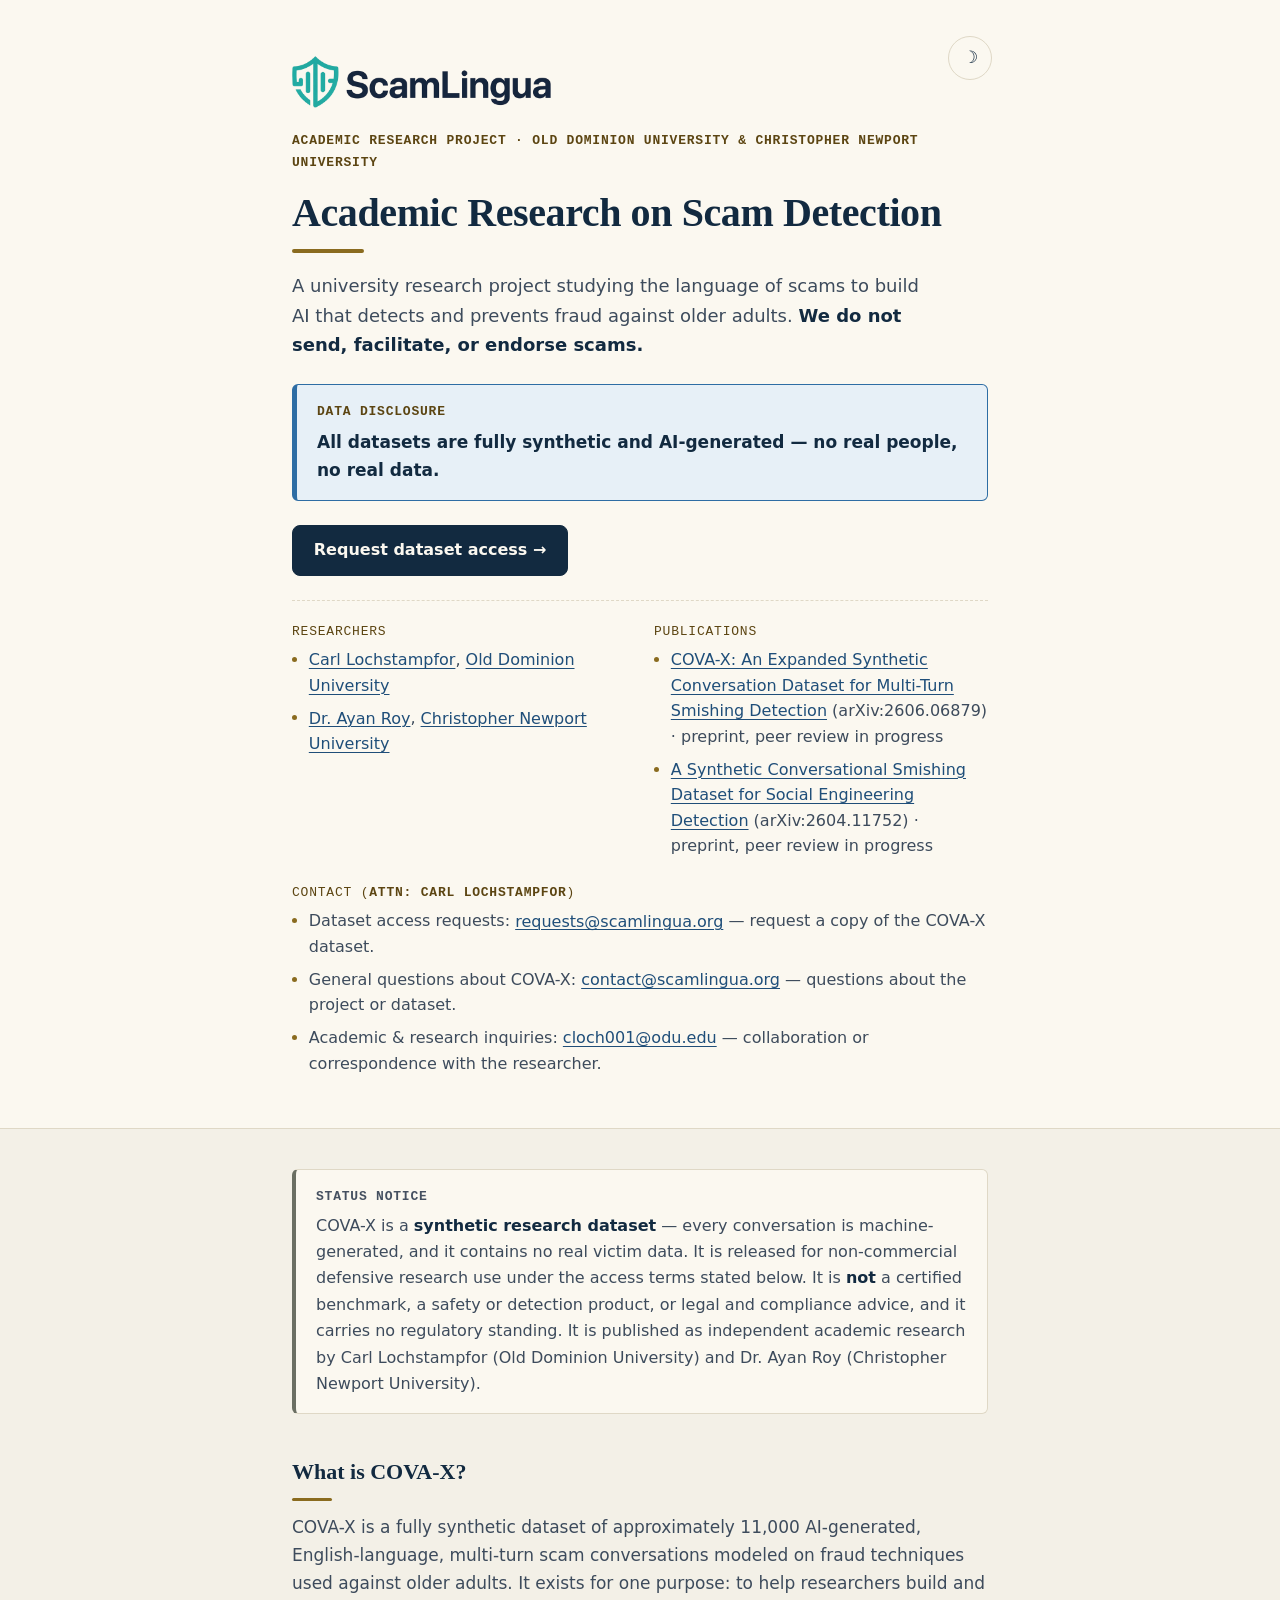
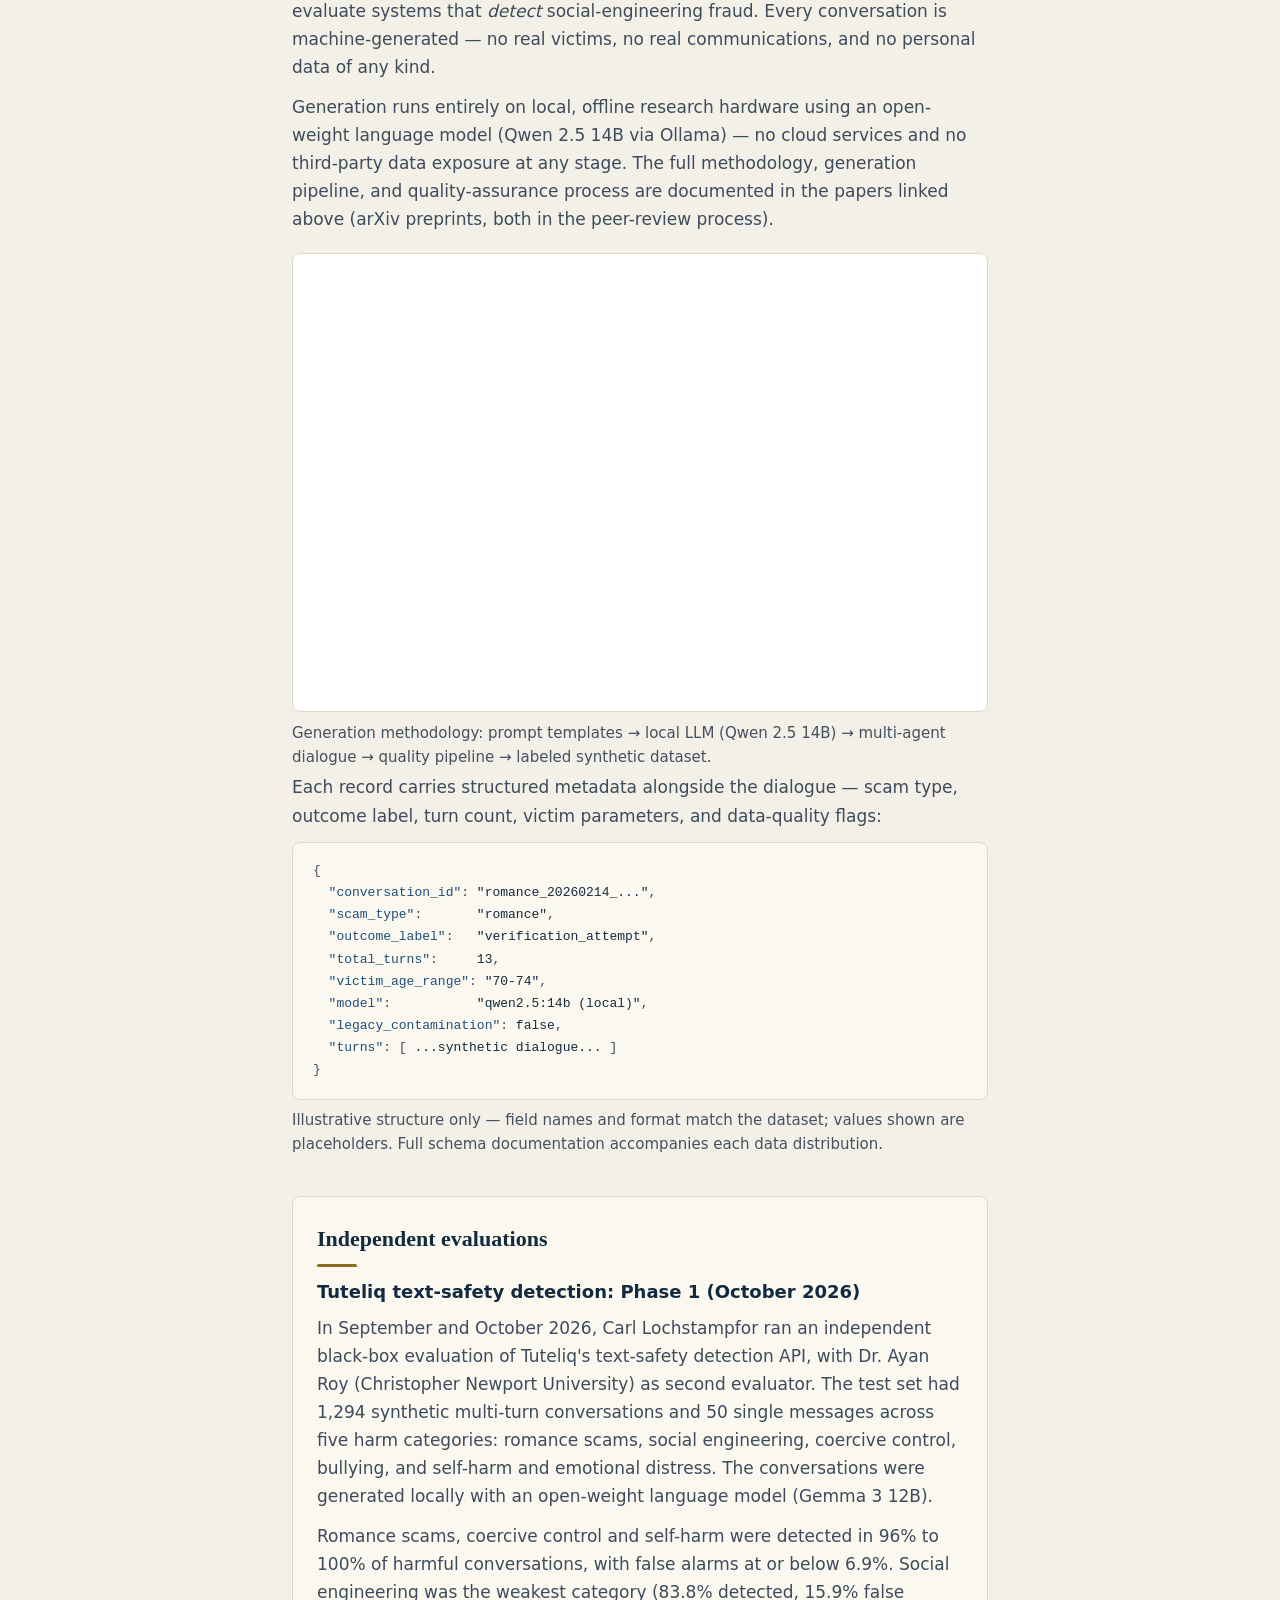
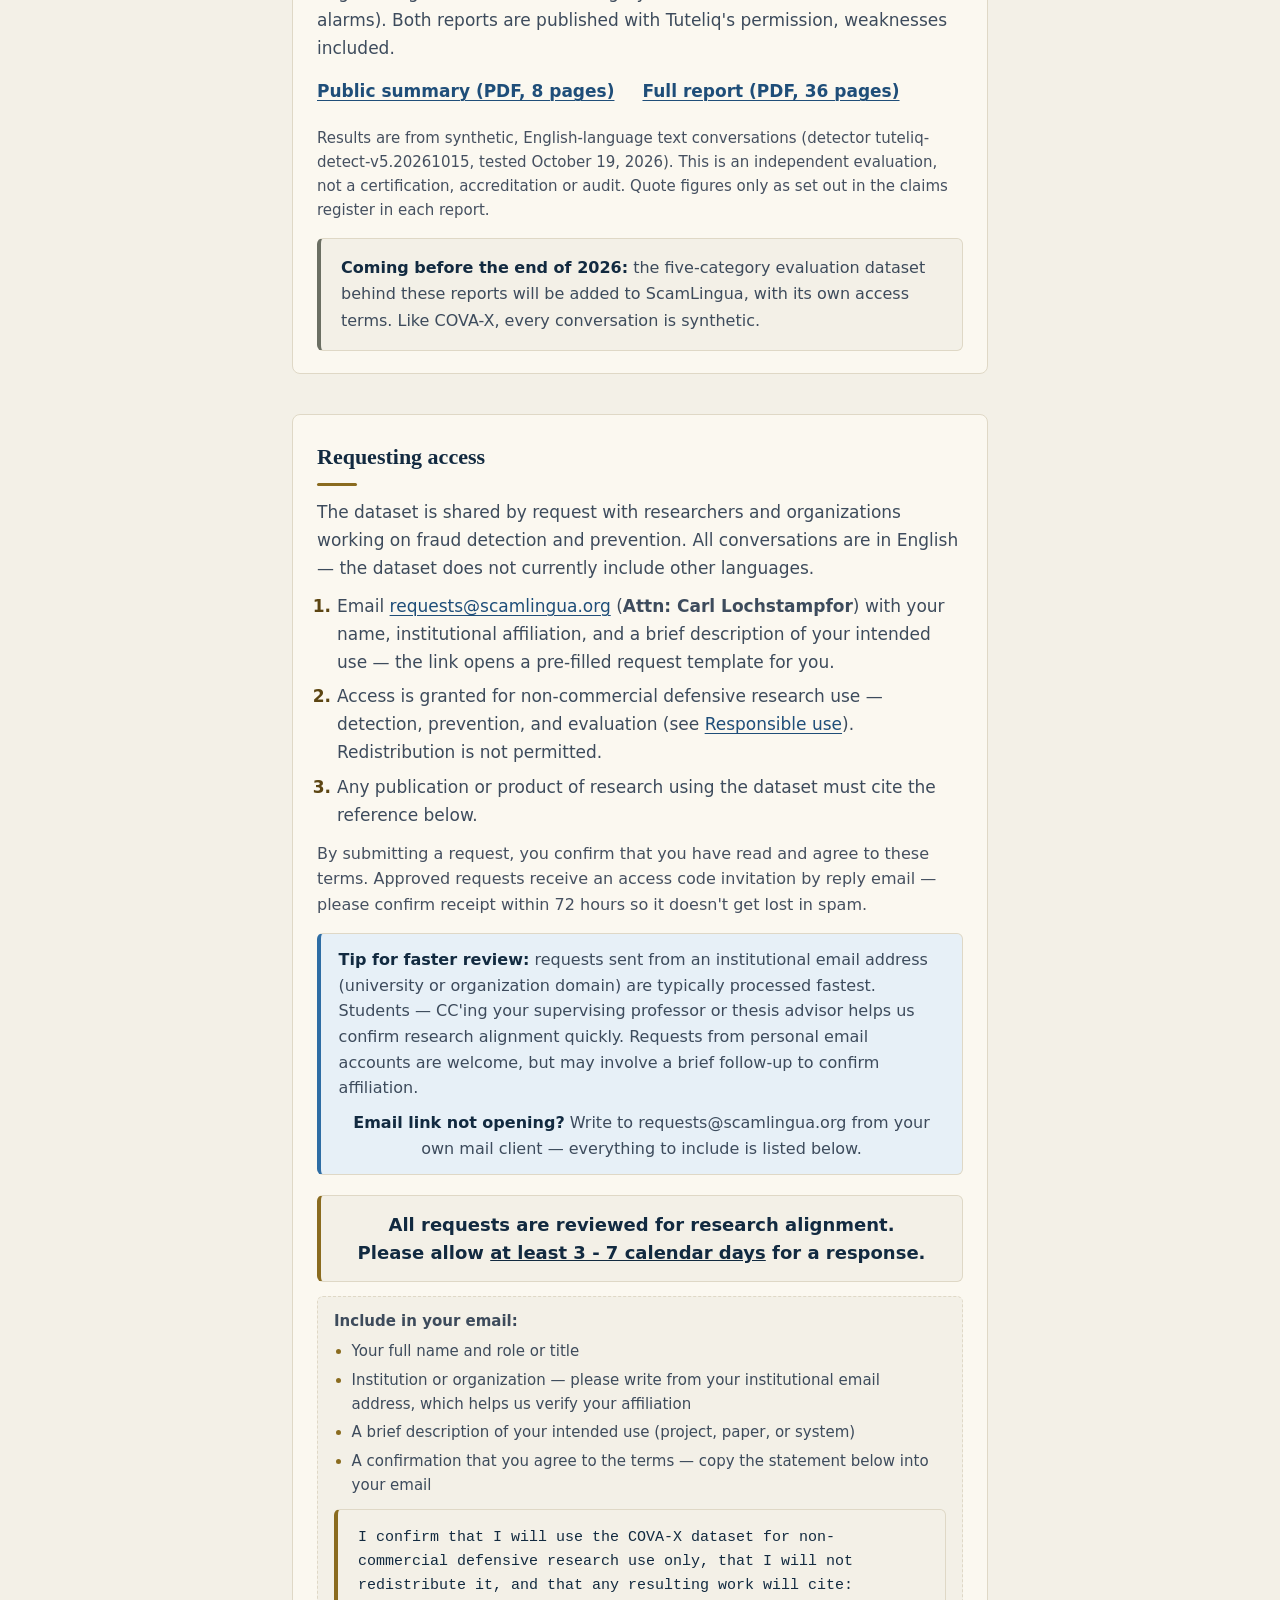
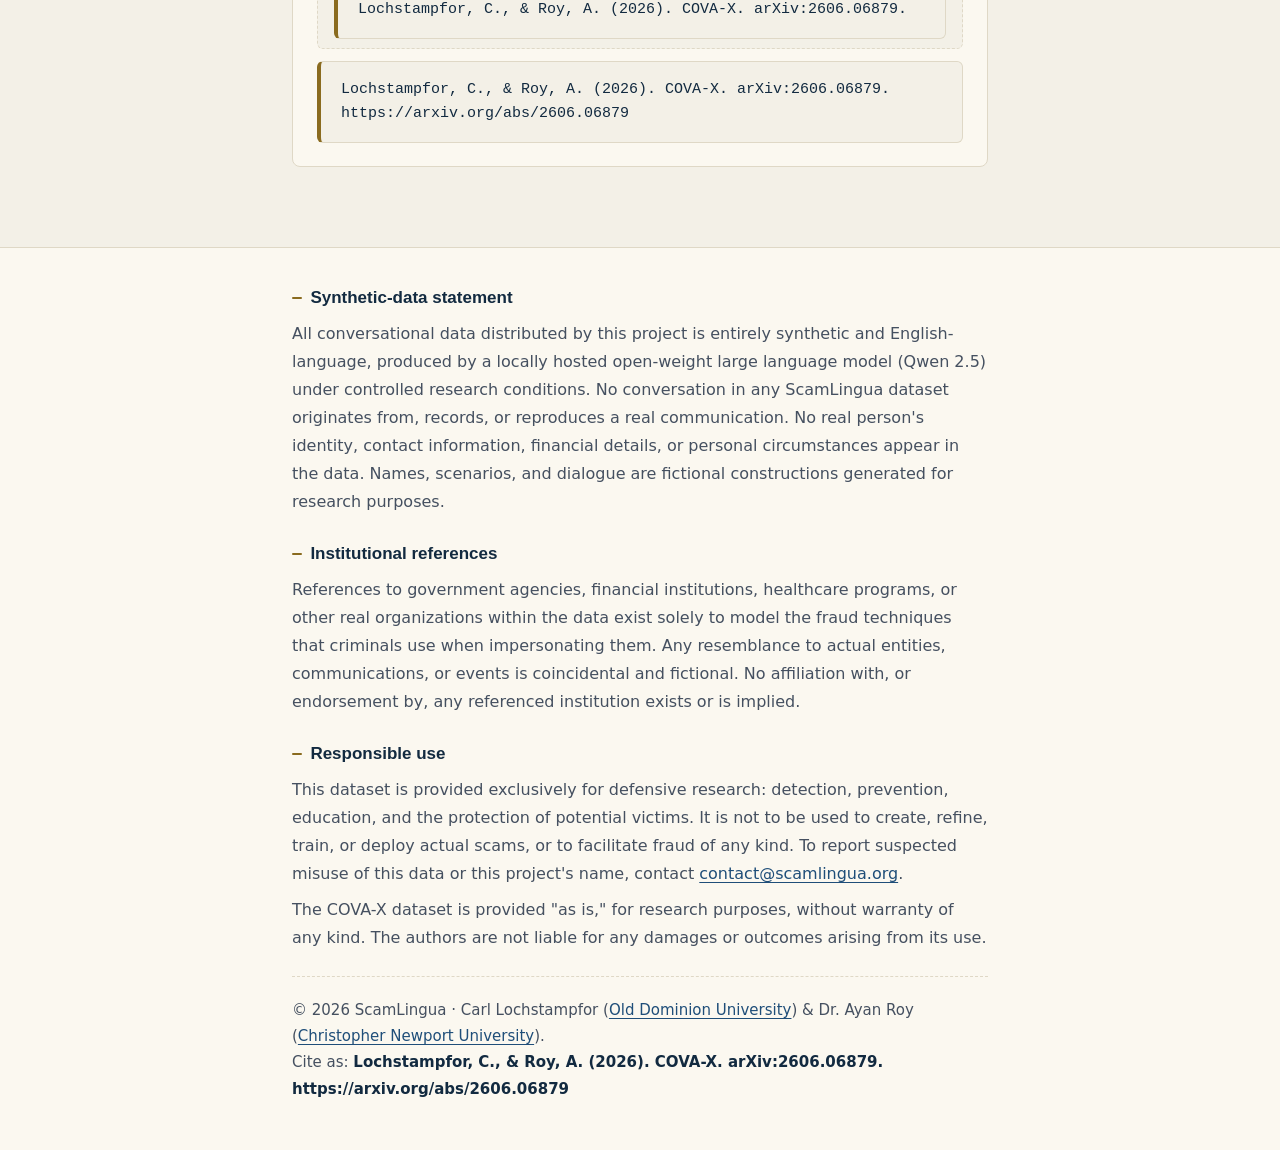
==== commit 90ee9764: "Update COVA and COVA-X paper status wording Match the e-Resume: both papers are arXiv preprints in t" ====
--- a/index.html
+++ b/index.html
@@ -112,8 +112,8 @@
         <dt>Publications</dt>
         <dd>
           <ul>
-            <li><a href="https://arxiv.org/abs/2606.06879" target="_blank" rel="noopener noreferrer">COVA-X: An Expanded Synthetic Conversation Dataset for Multi-Turn Smishing Detection</a> (arXiv:2606.06879)</li>
-            <li><a href="https://arxiv.org/abs/2604.11752" target="_blank" rel="noopener noreferrer">A Synthetic Conversational Smishing Dataset for Social Engineering Detection</a> (arXiv:2604.11752)</li>
+            <li><a href="https://arxiv.org/abs/2606.06879" target="_blank" rel="noopener noreferrer">COVA-X: An Expanded Synthetic Conversation Dataset for Multi-Turn Smishing Detection</a> (arXiv:2606.06879) &middot; preprint, peer review in progress</li>
+            <li><a href="https://arxiv.org/abs/2604.11752" target="_blank" rel="noopener noreferrer">A Synthetic Conversational Smishing Dataset for Social Engineering Detection</a> (arXiv:2604.11752) &middot; preprint, peer review in progress</li>
           </ul>
         </dd>
       </div>
@@ -157,7 +157,8 @@
         Generation runs entirely on local, offline research hardware using an open-weight
         language model (Qwen 2.5 14B via Ollama) — no cloud services and no third-party data
         exposure at any stage. The full methodology, generation pipeline, and quality-assurance
-        process are documented in the peer-submitted papers linked above.
+        process are documented in the papers linked above (arXiv preprints, both in the
+        peer-review process).
       </p>
       <figure class="pipeline-figure">
         <img src="cova_pipeline_architecture.webp" width="1600" height="1033" loading="lazy" decoding="async"
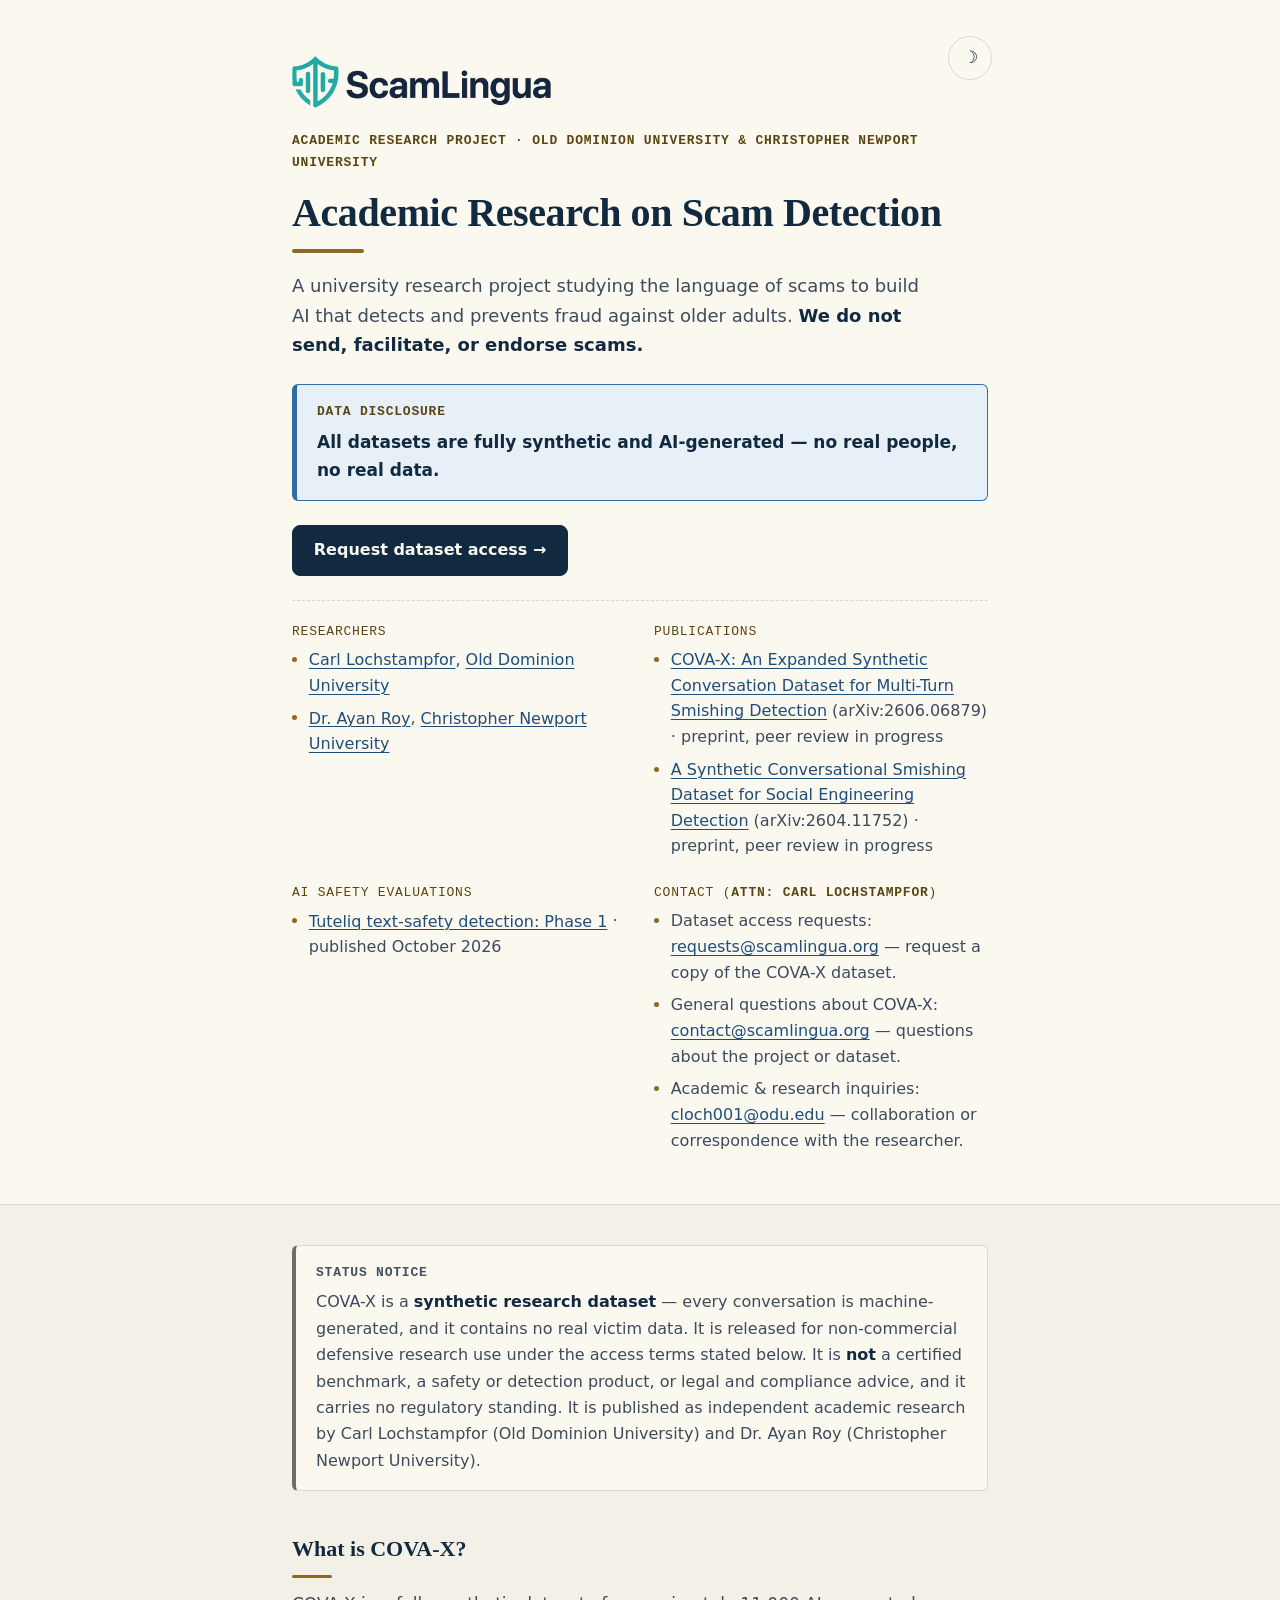
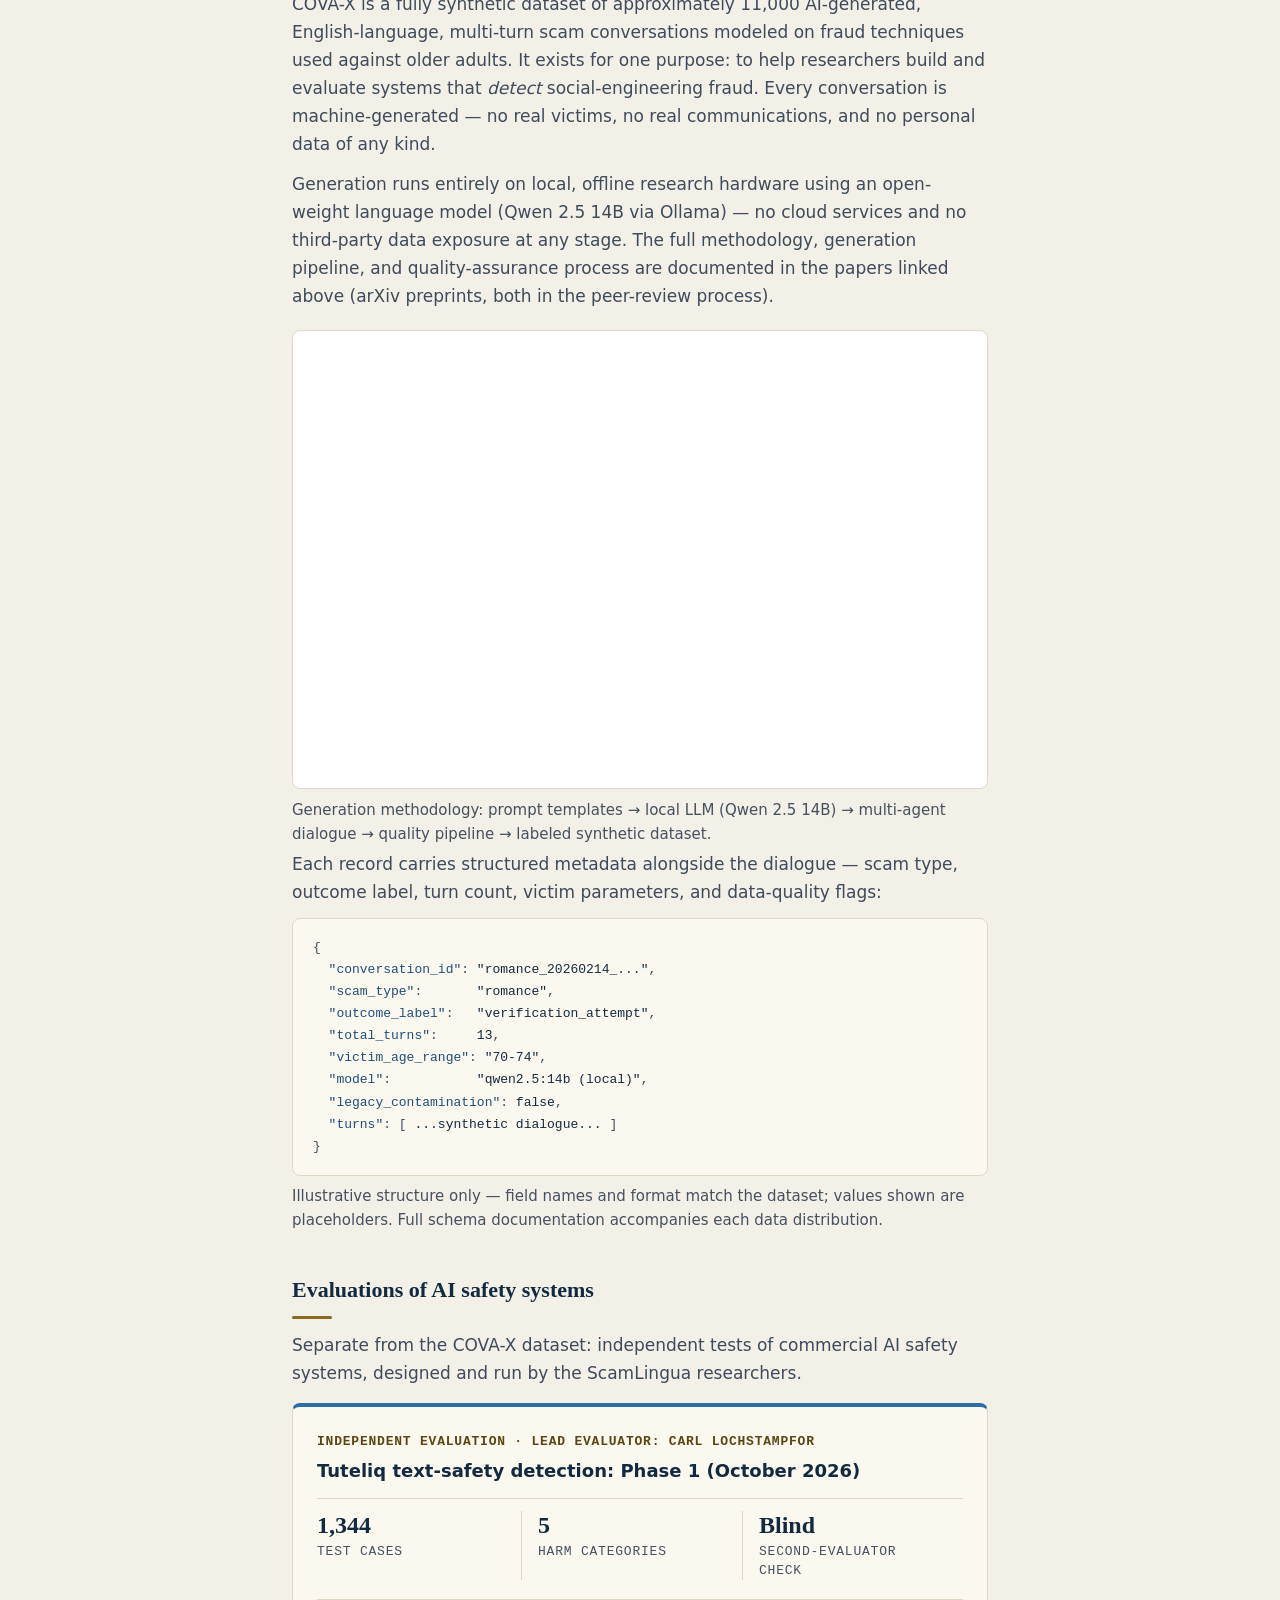
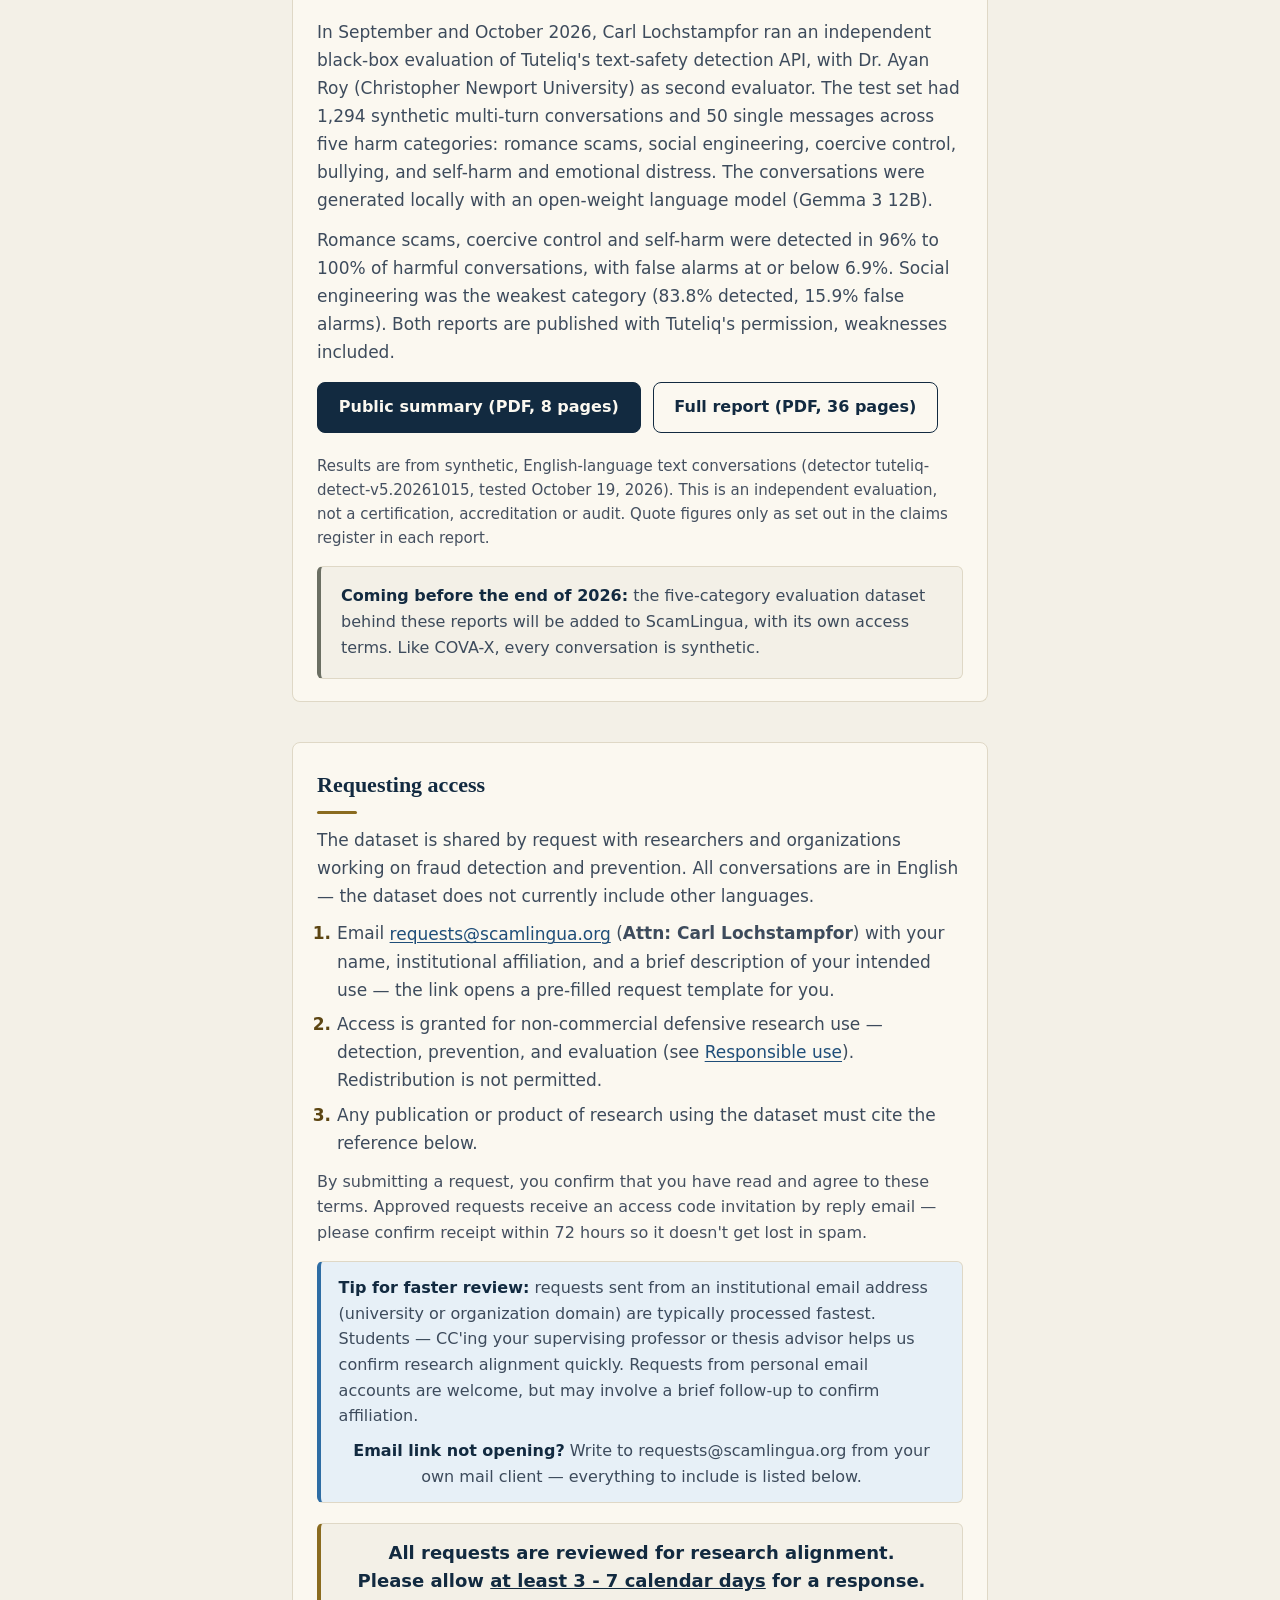
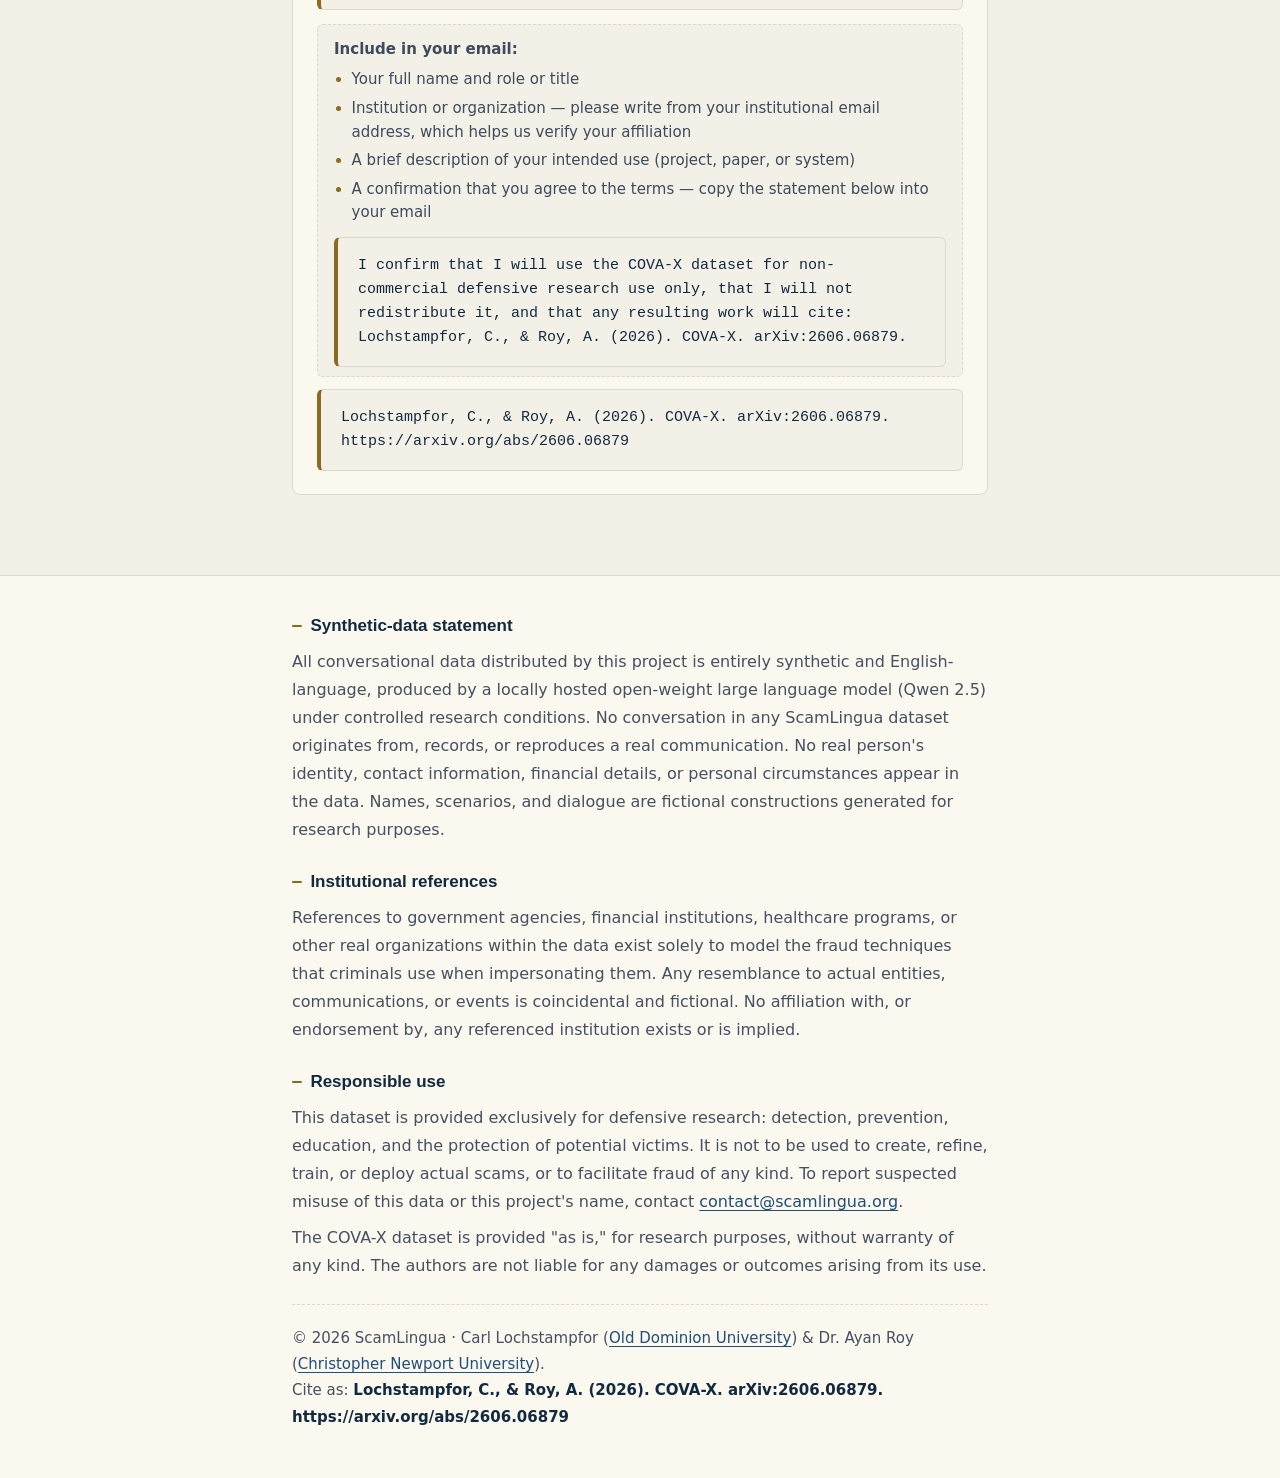
==== commit 4e7ab2ed: "Make the AI safety evaluations section easier to find Add a header link to #evaluations, rename the " ====
--- a/index.html
+++ b/index.html
@@ -118,6 +118,14 @@
         </dd>
       </div>
       <div>
+        <dt>AI safety evaluations</dt>
+        <dd>
+          <ul>
+            <li><a href="#evaluations">Tuteliq text-safety detection: Phase 1</a> &middot; published October 2026</li>
+          </ul>
+        </dd>
+      </div>
+      <div>
         <dt>Contact (<b>Attn: Carl Lochstampfor</b>)</dt>
         <dd>
           <ul>
@@ -183,9 +191,19 @@
     </section>
 
     <section id="evaluations">
+      <h2>Evaluations of AI safety systems</h2>
+      <p class="eval-intro">
+        Separate from the COVA-X dataset: independent tests of commercial AI safety systems,
+        designed and run by the ScamLingua researchers.
+      </p>
       <div class="request-card eval-card">
-        <h2>Independent evaluations</h2>
+        <span class="label">Independent evaluation &middot; Lead evaluator: Carl Lochstampfor</span>
         <h3>Tuteliq text-safety detection: Phase 1 (October 2026)</h3>
+        <ul class="eval-facts">
+          <li><span class="fact">1,344</span> <span class="fact-caption">test cases</span></li>
+          <li><span class="fact">5</span> <span class="fact-caption">harm categories</span></li>
+          <li><span class="fact">Blind</span> <span class="fact-caption">second-evaluator check</span></li>
+        </ul>
         <p>
           In September and October 2026, Carl Lochstampfor ran an independent black-box evaluation
           of Tuteliq's text-safety detection API, with Dr. Ayan Roy (Christopher Newport University)
@@ -201,8 +219,8 @@
           permission, weaknesses included.
         </p>
         <ul class="eval-links">
-          <li><a href="reports/Tuteliq_Evaluation_Summary_Public_Final_2026-10-26_v1.0.pdf" target="_blank" rel="noopener noreferrer">Public summary (PDF, 8 pages)</a></li>
-          <li><a href="reports/Tuteliq_Evaluation_Report_Full_Final_2026-10-26_v1.0.pdf" target="_blank" rel="noopener noreferrer">Full report (PDF, 36 pages)</a></li>
+          <li><a class="cta" href="reports/Tuteliq_Evaluation_Summary_Public_Final_2026-10-26_v1.0.pdf" target="_blank" rel="noopener noreferrer">Public summary (PDF, 8 pages)</a></li>
+          <li><a class="cta-secondary" href="reports/Tuteliq_Evaluation_Report_Full_Final_2026-10-26_v1.0.pdf" target="_blank" rel="noopener noreferrer">Full report (PDF, 36 pages)</a></li>
         </ul>
         <p class="eval-fine">
           Results are from synthetic, English-language text conversations (detector
--- a/styles.css
+++ b/styles.css
@@ -137,16 +137,20 @@
 
 /* ---------- Primary call-to-action ---------- */
 .cta-row{margin:0 0 1.5rem}
-.cta{
+/* .cta is the filled button; .cta-secondary the outlined one beside it. Shared box in one rule. */
+.cta,.cta-secondary{
   display:inline-block;
-  background:var(--ink);color:var(--card);
   font-family:"Source Sans 3",system-ui,sans-serif;font-weight:600;font-size:var(--fs-small);
   text-decoration:none;
-  padding:.7rem 1.3rem;border-radius:8px;border:1px solid var(--ink);
+  padding:.7rem 1.3rem;border-radius:8px;
   transition:box-shadow .15s ease,transform .15s ease;
 }
-.cta:hover{color:var(--card);box-shadow:0 0 0 3px var(--gold);transform:translateY(-1px)}
-.cta:focus-visible{outline:2px solid var(--gold);outline-offset:3px}
+.cta{background:var(--ink);color:var(--card);border:1px solid var(--ink)}
+.cta-secondary{background:transparent;color:var(--ink);border:1.5px solid var(--ink)}
+.cta:hover,.cta-secondary:hover{box-shadow:0 0 0 3px var(--gold);transform:translateY(-1px)}
+.cta:hover{color:var(--card)}
+.cta-secondary:hover{color:var(--ink)}
+.cta:focus-visible,.cta-secondary:focus-visible{outline:2px solid var(--gold);outline-offset:3px}
 
 /* ---------- Theme toggle ---------- */
 #theme-toggle{
@@ -222,7 +226,8 @@
   font-weight:600;
   font-size:var(--fs-base);
 }
-.synthetic-notice .label{
+.synthetic-notice .label,
+.eval-card .label{
   display:block;
   font-family:"IBM Plex Mono",monospace;
   font-size:var(--fs-label);letter-spacing:.06em;text-transform:uppercase;
@@ -345,13 +350,37 @@
 }
 .citation-block strong{font-weight:500} /* Plex Mono 500 reads as bold at this size */
 
-/* ---------- Independent evaluations (reuses .request-card and .status-notice) ---------- */
+/* ---------- Independent evaluations (reuses .request-card, .status-notice, .cta and the .label look) ---------- */
+.eval-intro{margin-bottom:1rem}
+.eval-card{border-top:4px solid var(--accent)}
 .eval-card h3{
   font-family:"Source Sans 3",system-ui,sans-serif;
   font-size:var(--fs-lead);font-weight:600;color:var(--ink);
   line-height:1.4;margin-bottom:.6rem;
 }
-.eval-links{list-style:none;display:flex;flex-wrap:wrap;gap:.4rem 1.75rem;margin-top:.9rem;font-weight:600}.eval-fine{font-size:var(--fs-fine);color:var(--muted-ink);line-height:1.6;margin-top:.9rem}
+/* Fact row. Numbers use the serif display face: Source Sans 3 is only loaded at 400/600,
+   so a 700 sans would be browser-synthesized bold. */
+.eval-facts{
+  list-style:none;display:flex;
+  margin:.9rem 0 1.1rem;padding:.8rem 0;
+  border-top:1px solid var(--line);border-bottom:1px solid var(--line);
+}
+.eval-facts li{flex:1 1 0;min-width:0;padding:0 1rem;border-left:1px solid var(--line)}
+.eval-facts li:first-child{padding-left:0;border-left:0}
+.eval-facts .fact{
+  display:block;
+  font-family:"Source Serif 4",Georgia,serif;font-weight:700;
+  font-size:1.5rem;line-height:1.2;color:var(--ink);
+}
+.eval-facts .fact-caption{
+  display:block;margin-top:.2rem;
+  font-family:"IBM Plex Mono",monospace;
+  font-size:var(--fs-label);letter-spacing:.06em;text-transform:uppercase;
+  font-weight:500;line-height:1.4;color:var(--muted-ink);
+  overflow-wrap:break-word;
+}
+.eval-links{list-style:none;display:flex;flex-wrap:wrap;gap:.75rem;margin-top:1rem}
+.eval-fine{font-size:var(--fs-fine);color:var(--muted-ink);line-height:1.6;margin-top:.9rem}
 .eval-card .status-notice{background:var(--paper);margin:1rem 0 0}  /* card is already --card; paper keeps the notice visible */
 
 /* ---------- Pipeline methodology figure ---------- */
@@ -411,11 +440,17 @@
   .trust > div{min-width:0}
   .request-card{padding:1.25rem 1.1rem}
   .status-notice{padding:.9rem 1rem;margin-bottom:2rem}
+  /* Three columns are too narrow for the captions here: stack, number beside caption */
+  .eval-facts{flex-direction:column;gap:.55rem}
+  .eval-facts li{display:flex;align-items:baseline;gap:.7rem;padding:0;border-left:0}
+  .eval-facts li + li{border-top:1px solid var(--line);padding-top:.55rem}
+  .eval-facts .fact{flex:0 0 4.5rem}
+  .eval-facts .fact-caption{margin-top:0}
 }
 
 /* ---------- Print ---------- */
 @media print{
-  #theme-toggle,.skip-link,.cta{display:none}
+  #theme-toggle,.skip-link,.cta-row .cta{display:none}  /* hide the in-page jump only; the PDF buttons stay */
   body{background:#fff;color:#000}
   header,footer,.request-card,.status-notice{background:#fff}
   a{color:#000;text-decoration:underline}
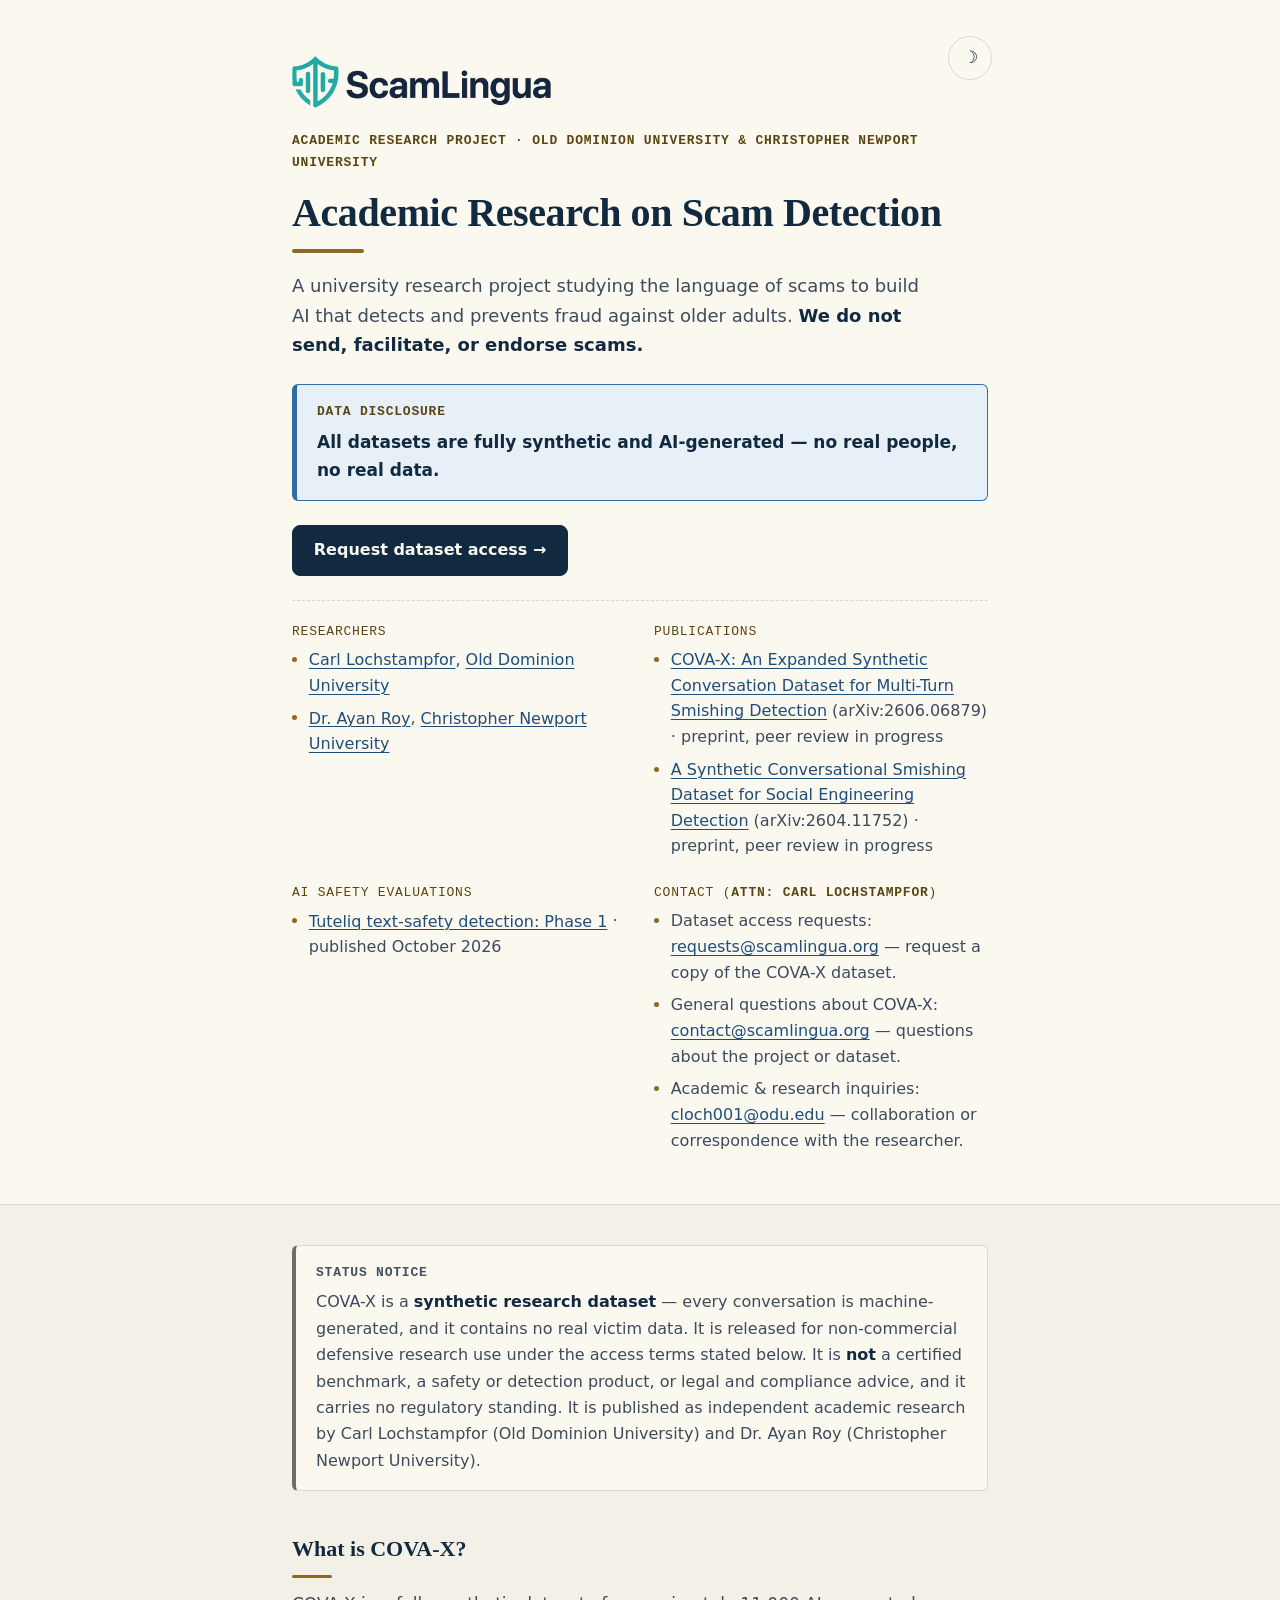
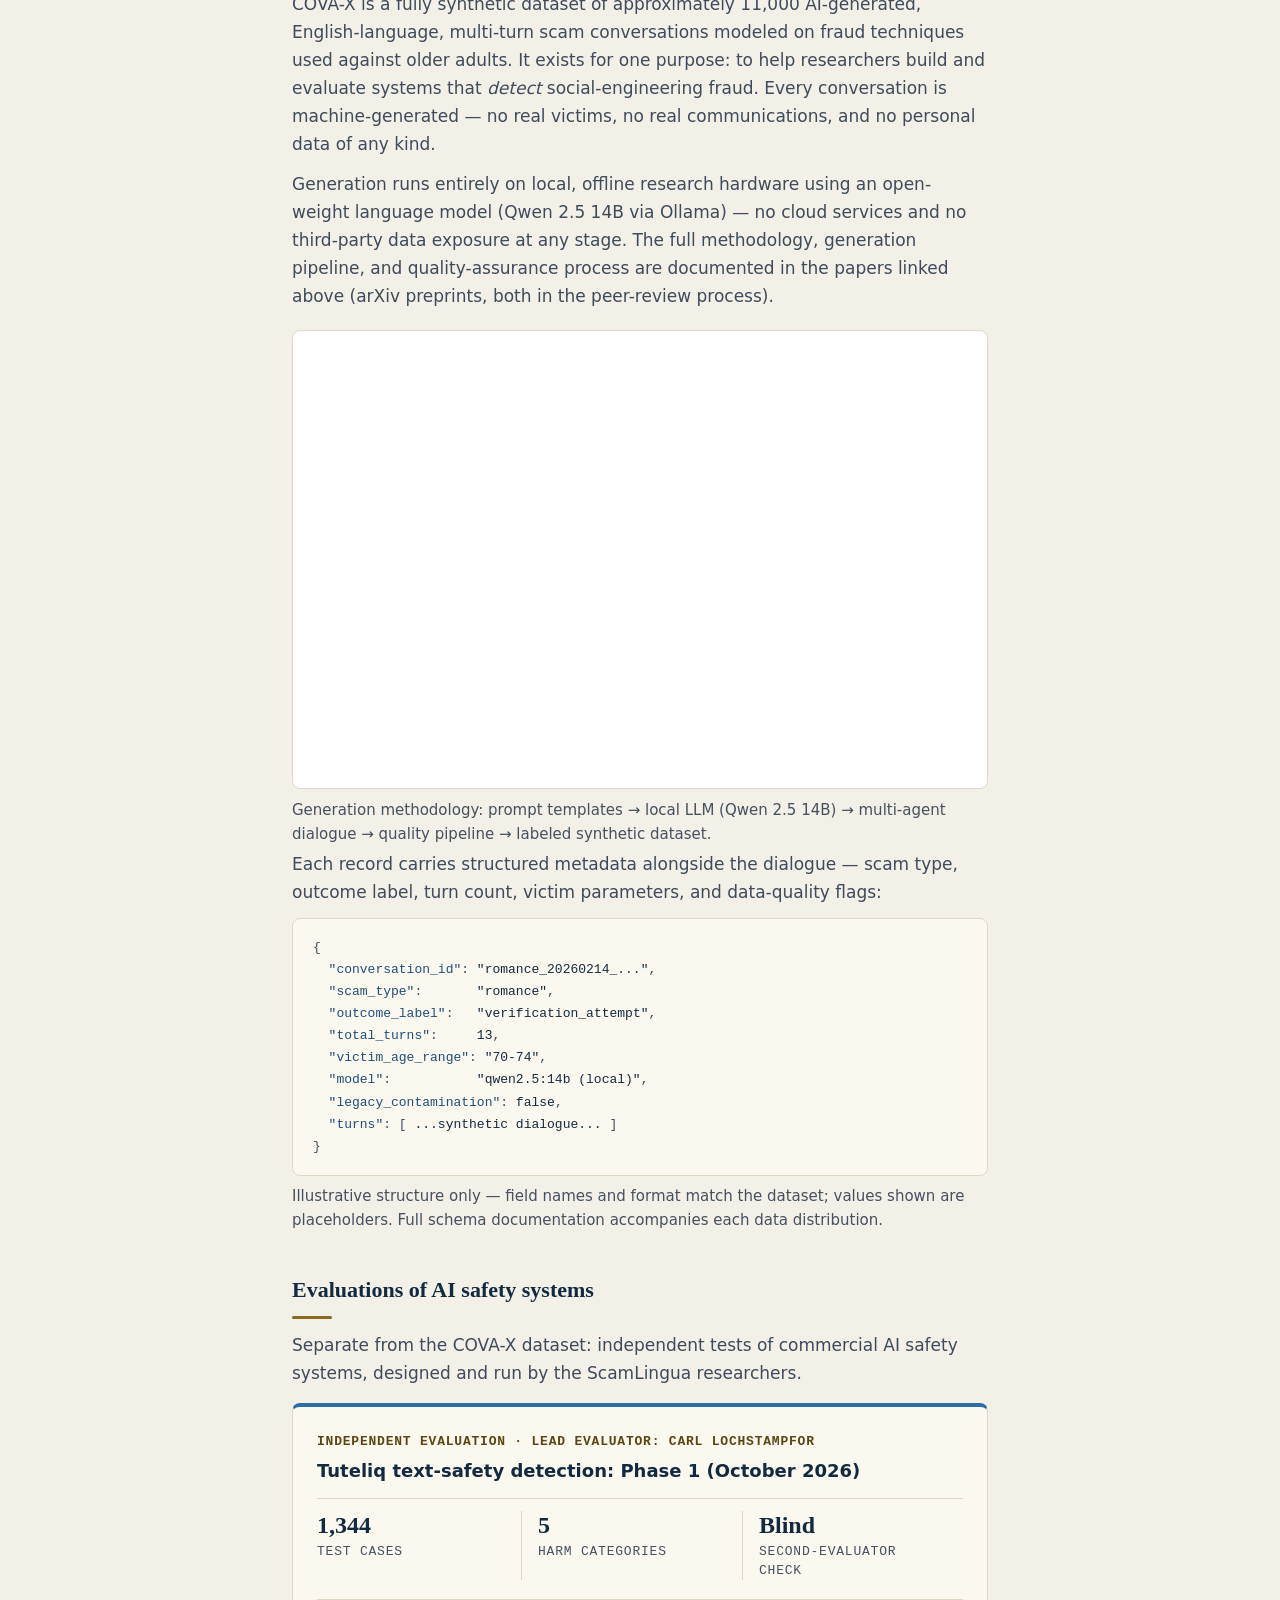
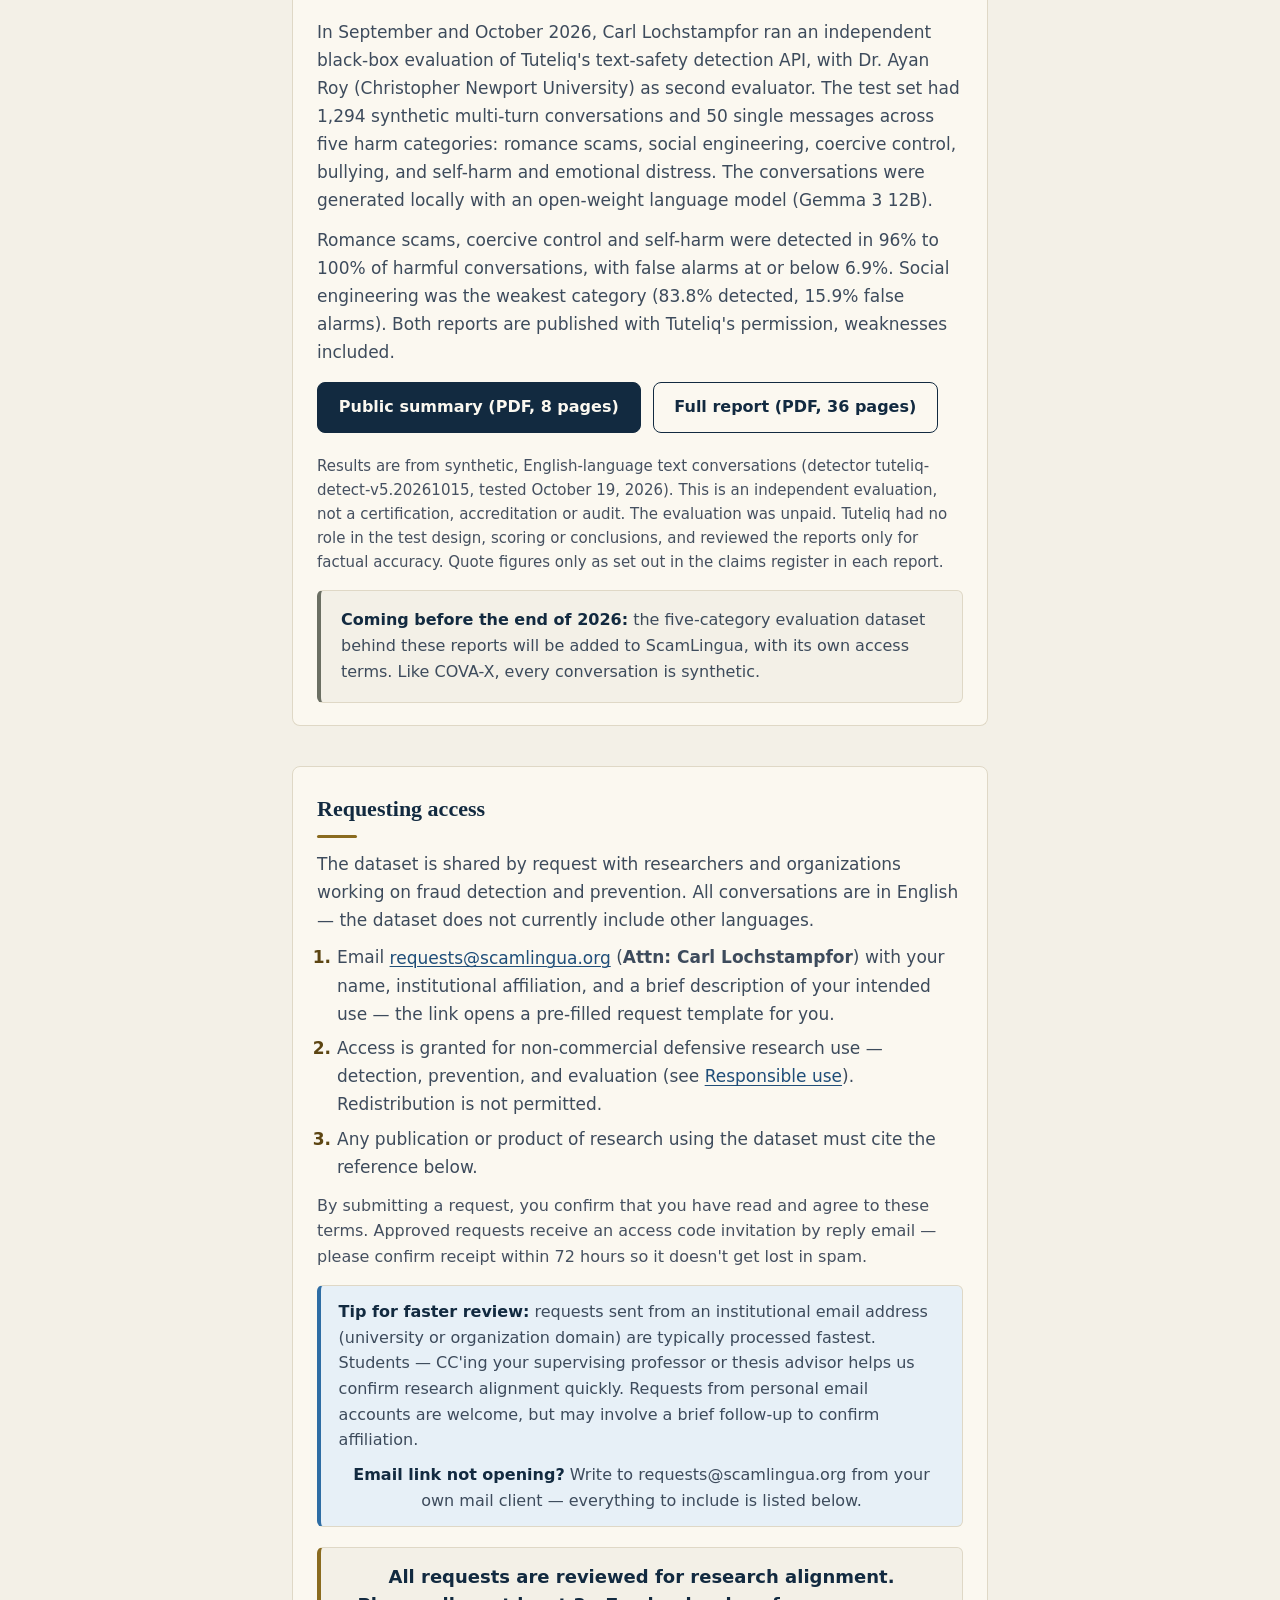
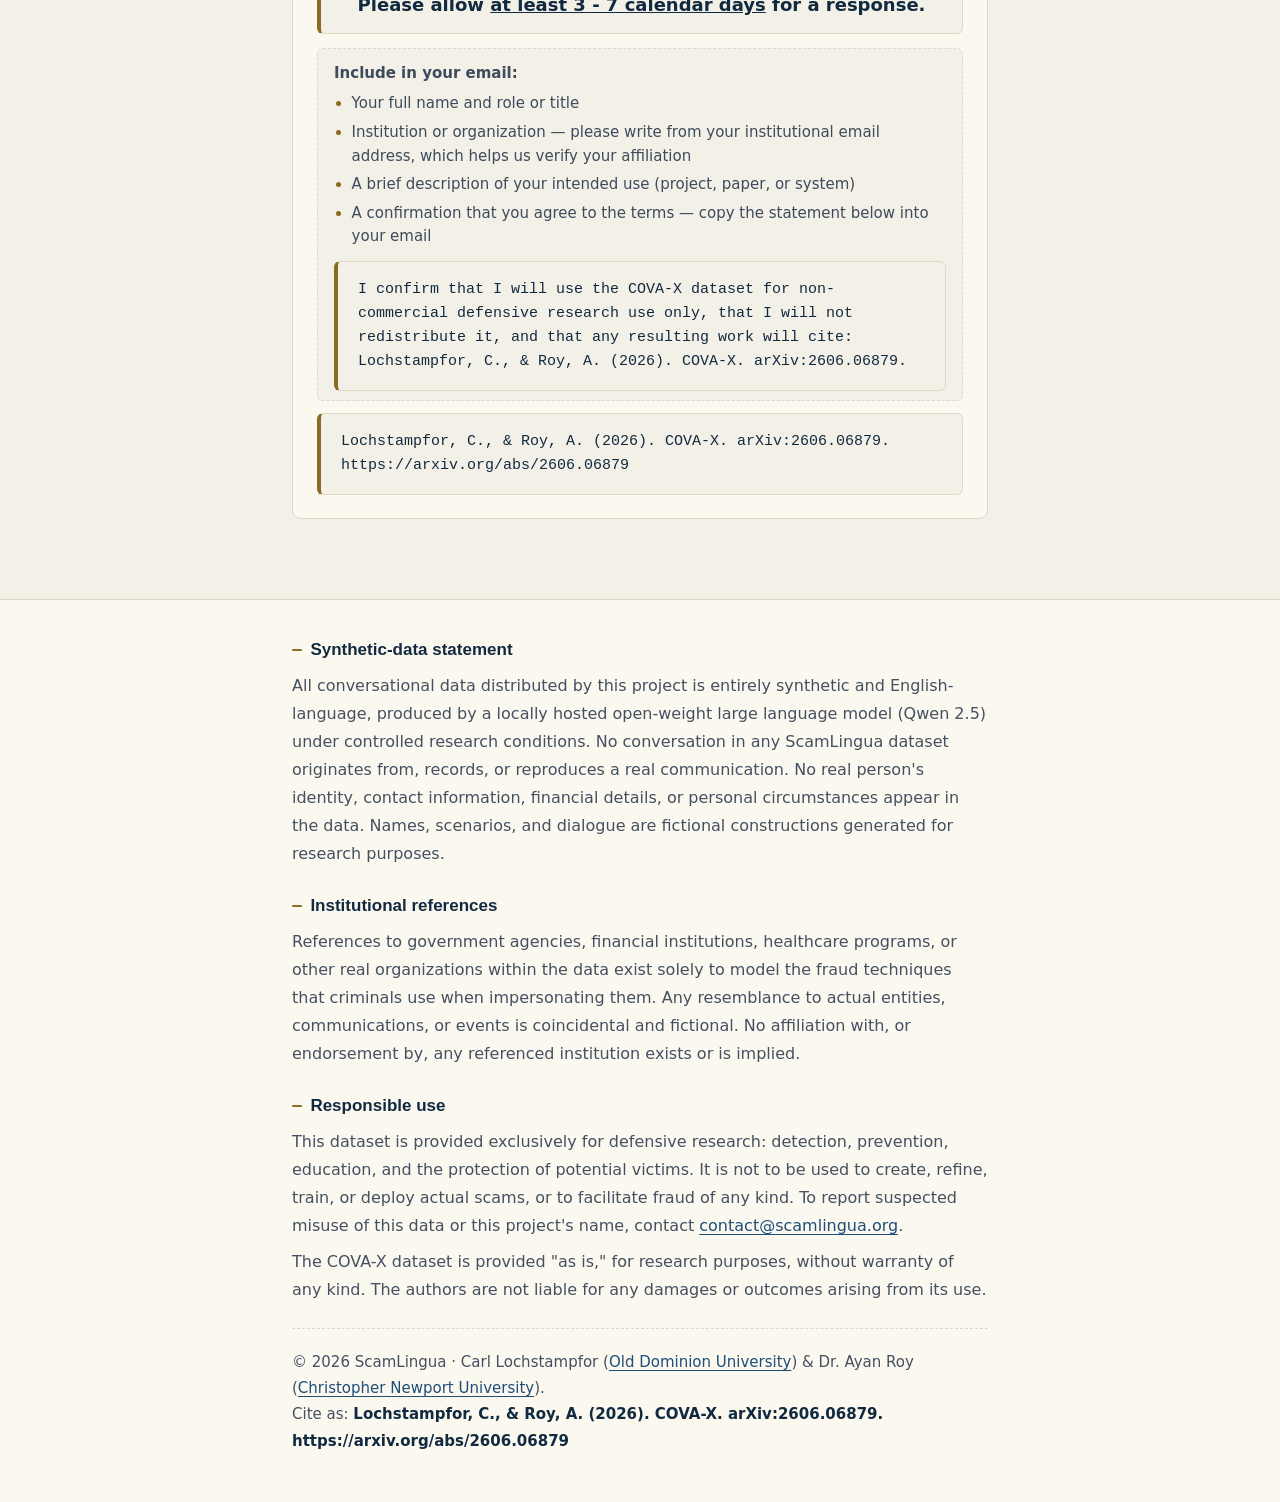
==== commit 85e7c87e: "Add independence statement to the evaluations card" ====
--- a/index.html
+++ b/index.html
@@ -225,7 +225,9 @@
         <p class="eval-fine">
           Results are from synthetic, English-language text conversations (detector
           tuteliq-detect-v5.20261015, tested October 19, 2026). This is an independent evaluation,
-          not a certification, accreditation or audit. Quote figures only as set out in the claims
+          not a certification, accreditation or audit. The evaluation was unpaid. Tuteliq had no role
+          in the test design, scoring or conclusions, and reviewed the reports only for factual
+          accuracy. Quote figures only as set out in the claims
           register in each report.
         </p>
         <div class="status-notice" role="note">
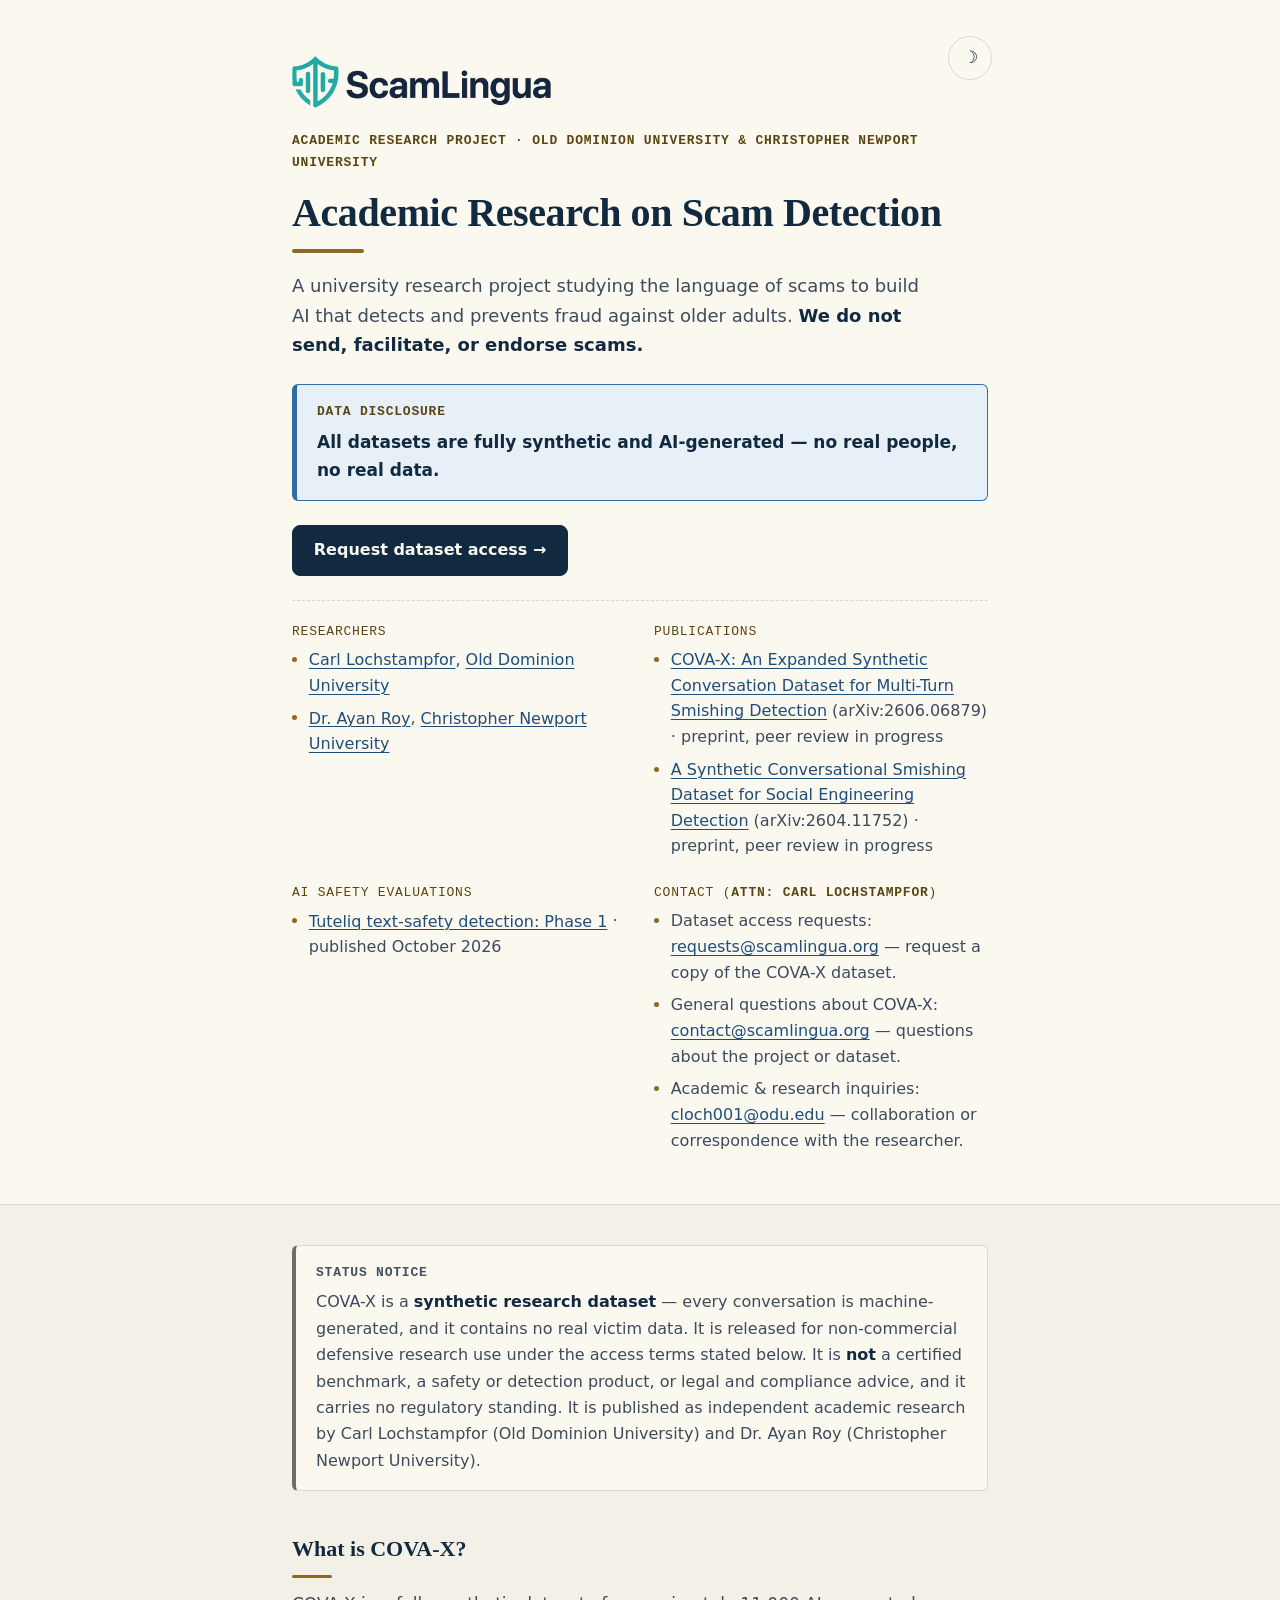
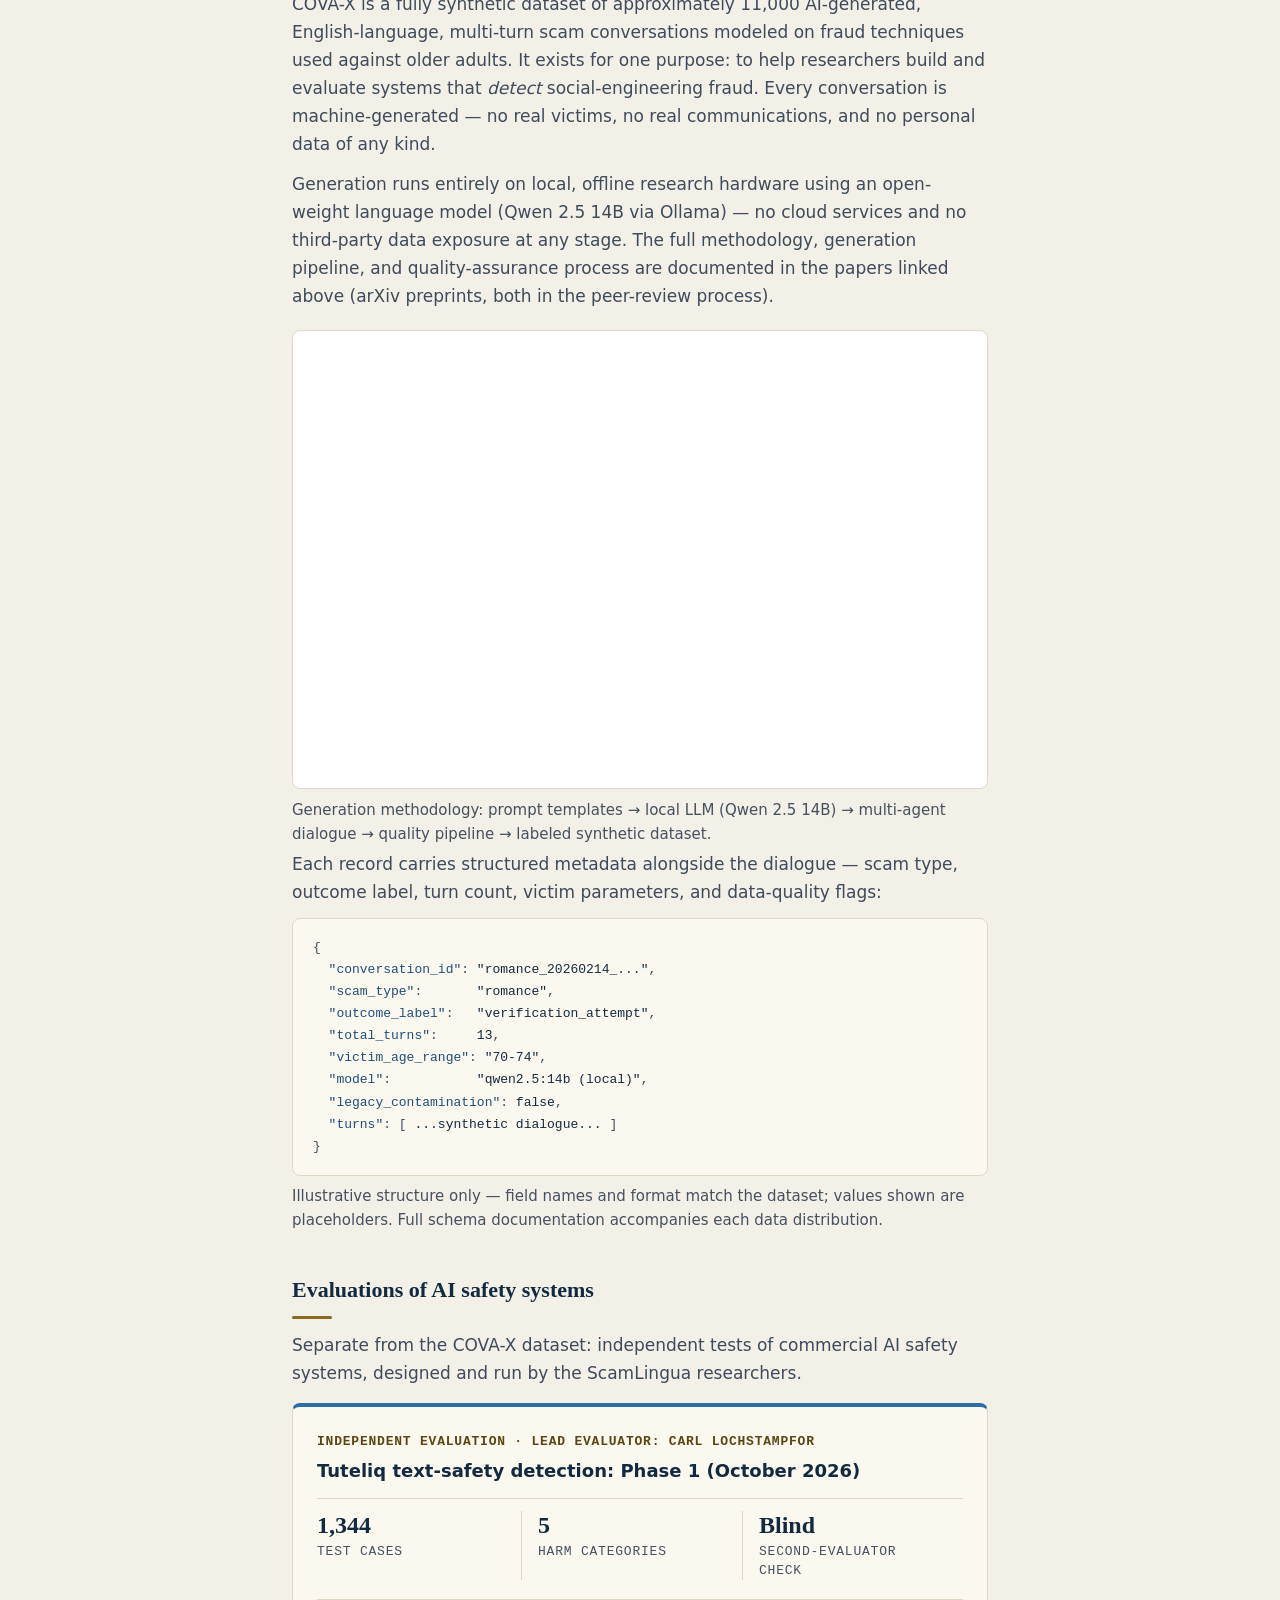
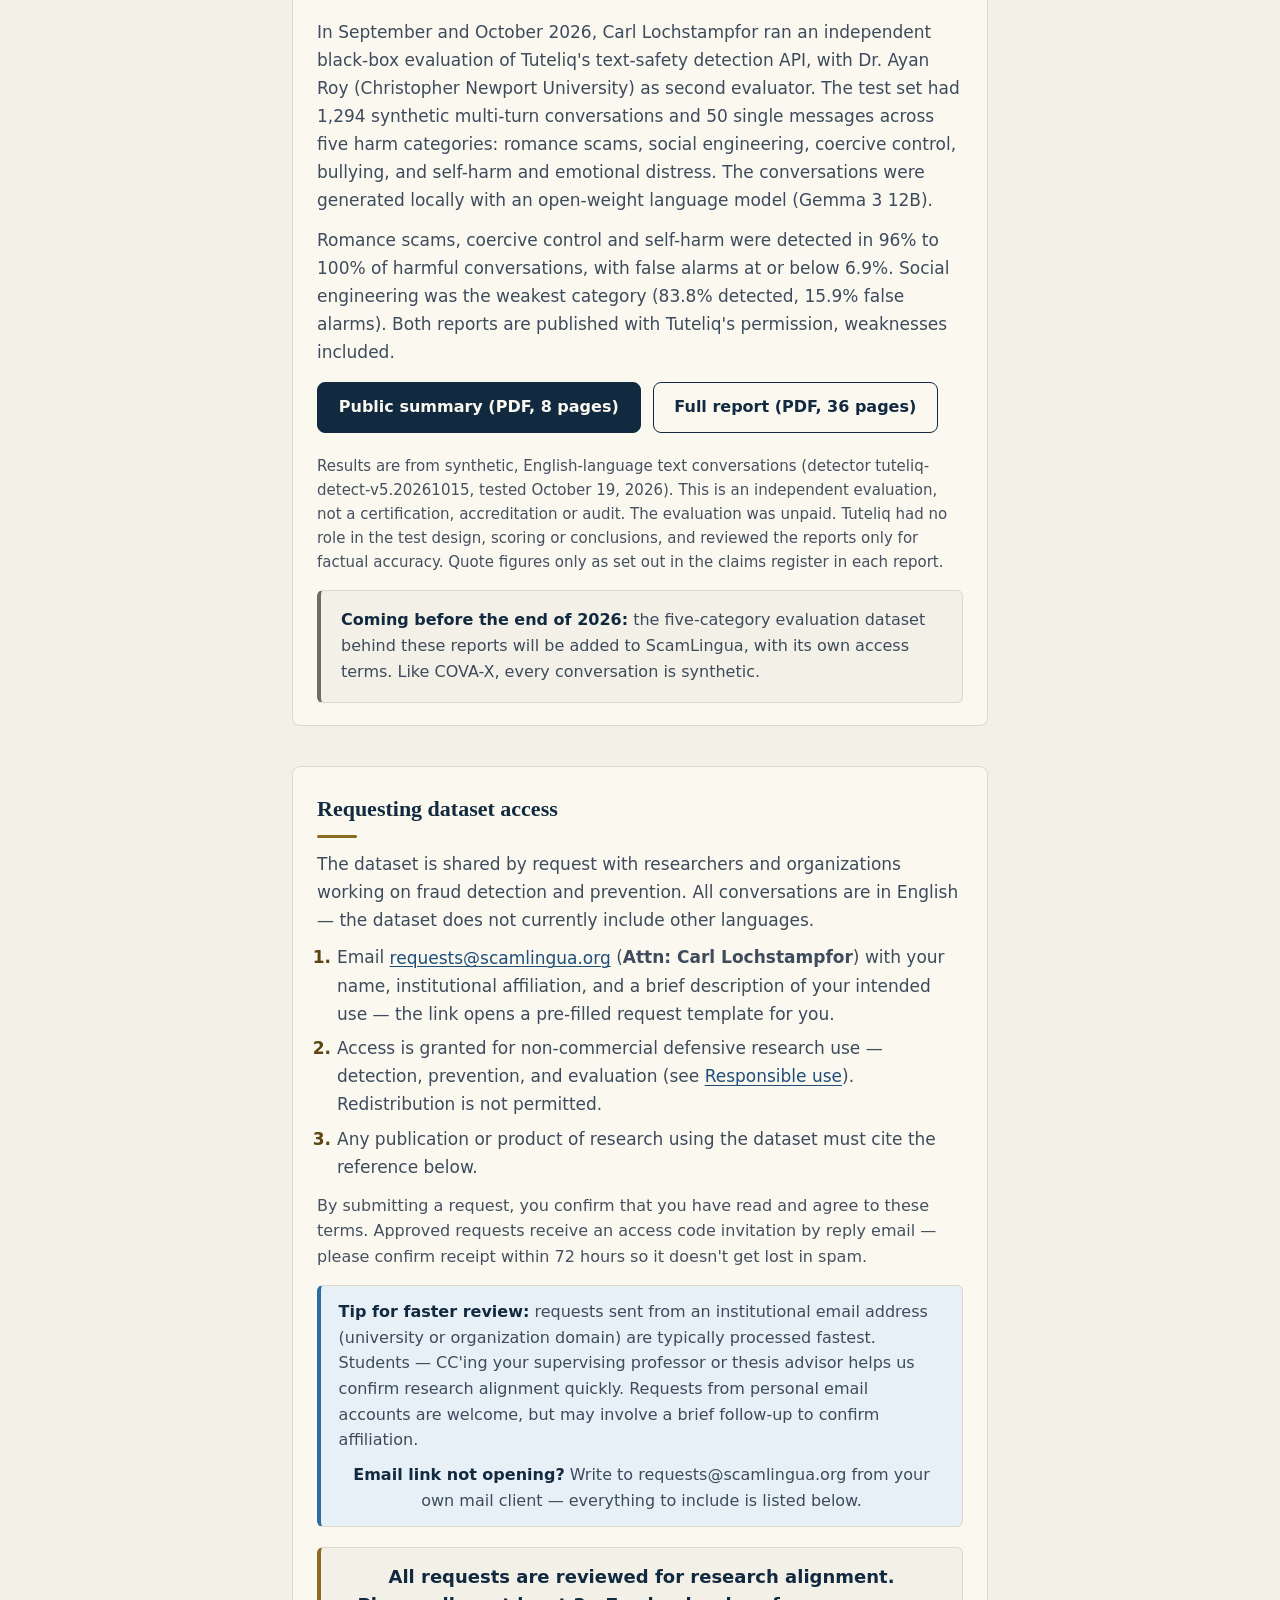
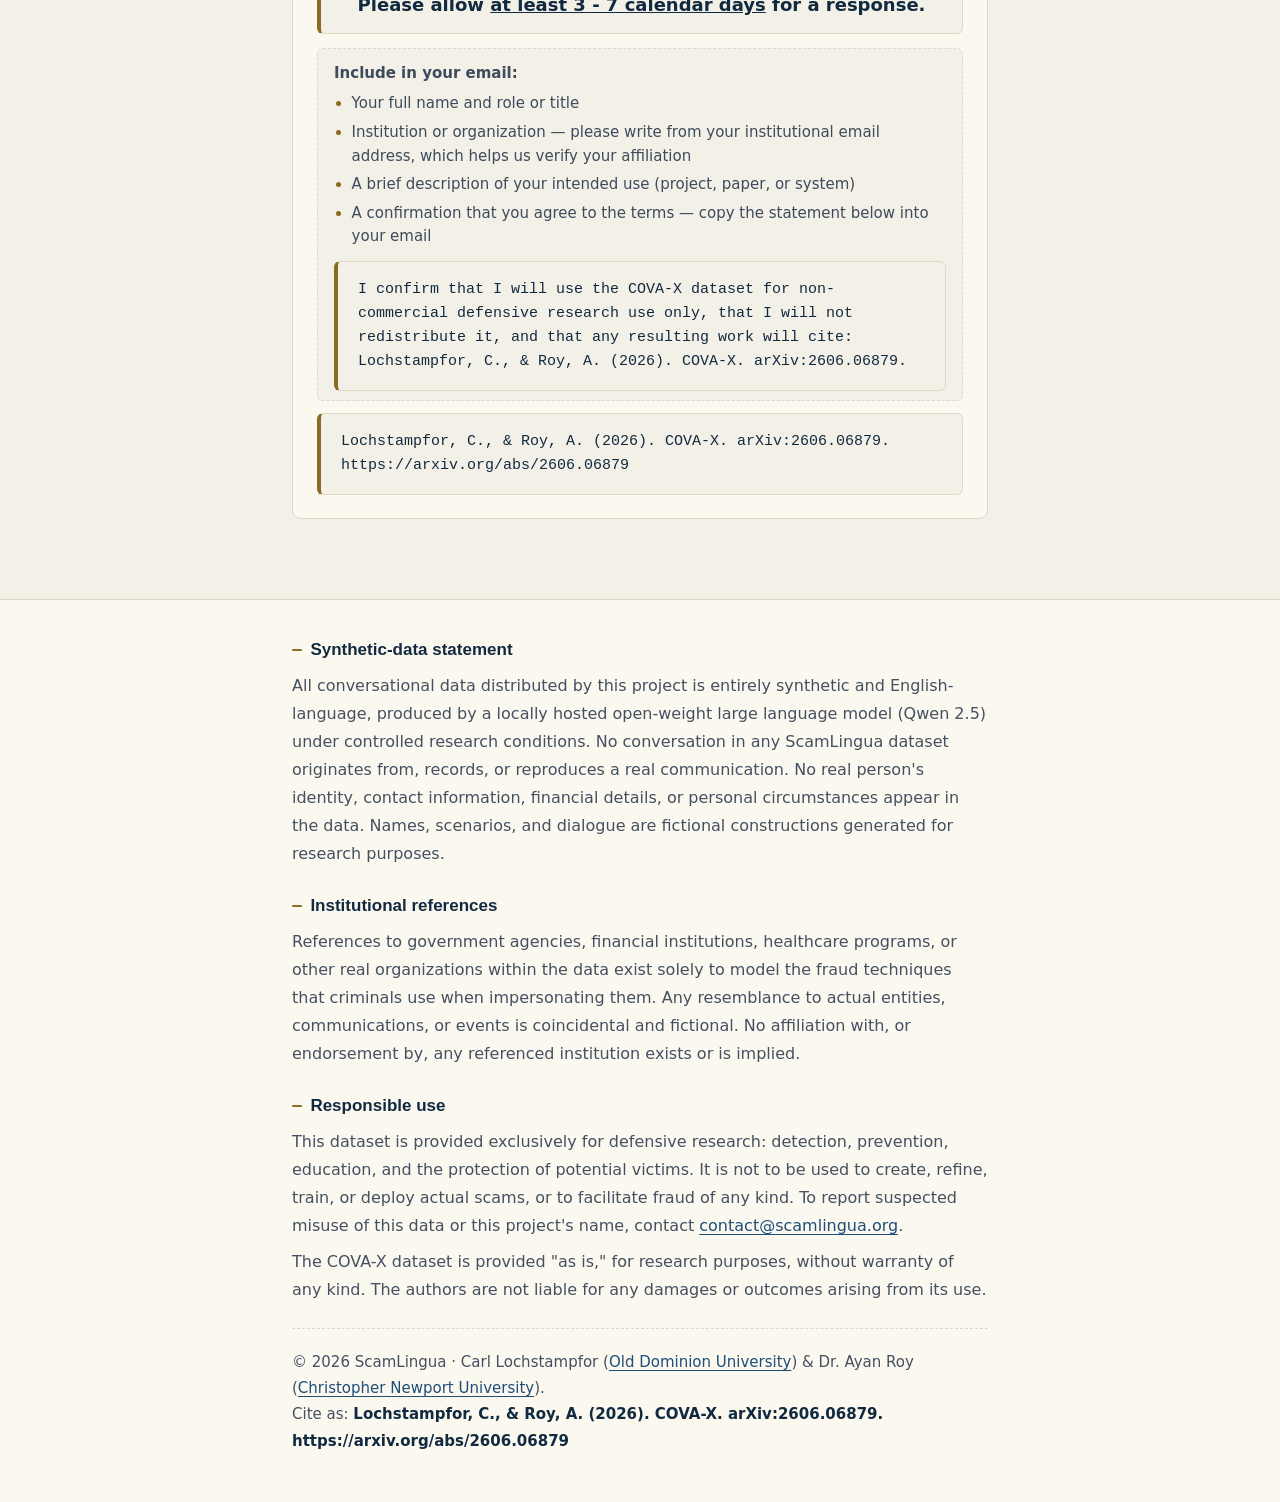
==== commit 15e92f81: "Rename request section heading to "Requesting dataset access"" ====
--- a/index.html
+++ b/index.html
@@ -240,7 +240,7 @@
 
     <section id="request">
       <div class="request-card">
-        <h2>Requesting access</h2>
+        <h2>Requesting dataset access</h2>
         <p>The dataset is shared by request with researchers and organizations working on fraud detection and prevention. All conversations are in English &mdash; the dataset does not currently include other languages.</p>
         <ol>
           <li>Email <a href="mailto:requests@scamlingua.org" data-request-template>requests@scamlingua.org</a> (<b>Attn: Carl Lochstampfor</b>) with your name, institutional affiliation, and a brief description of your intended use &mdash; the link opens a pre-filled request template for you.</li>
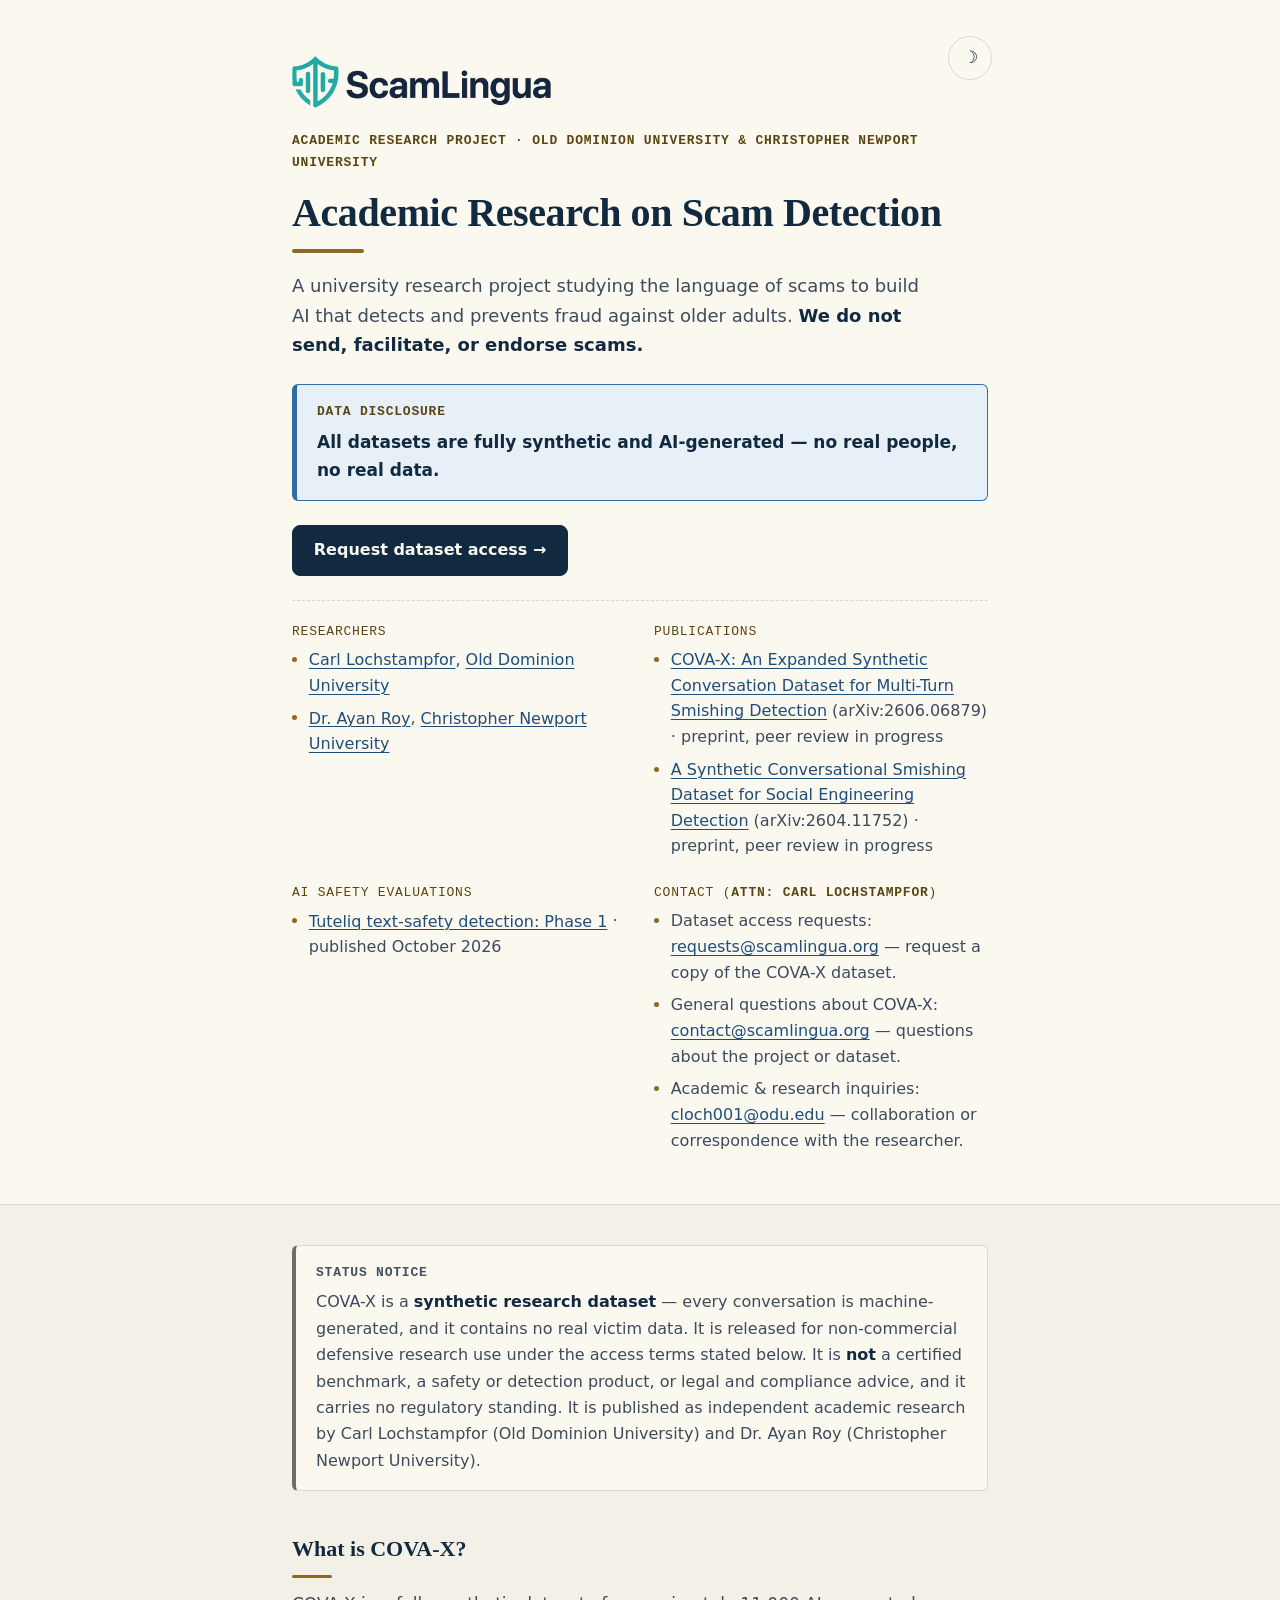
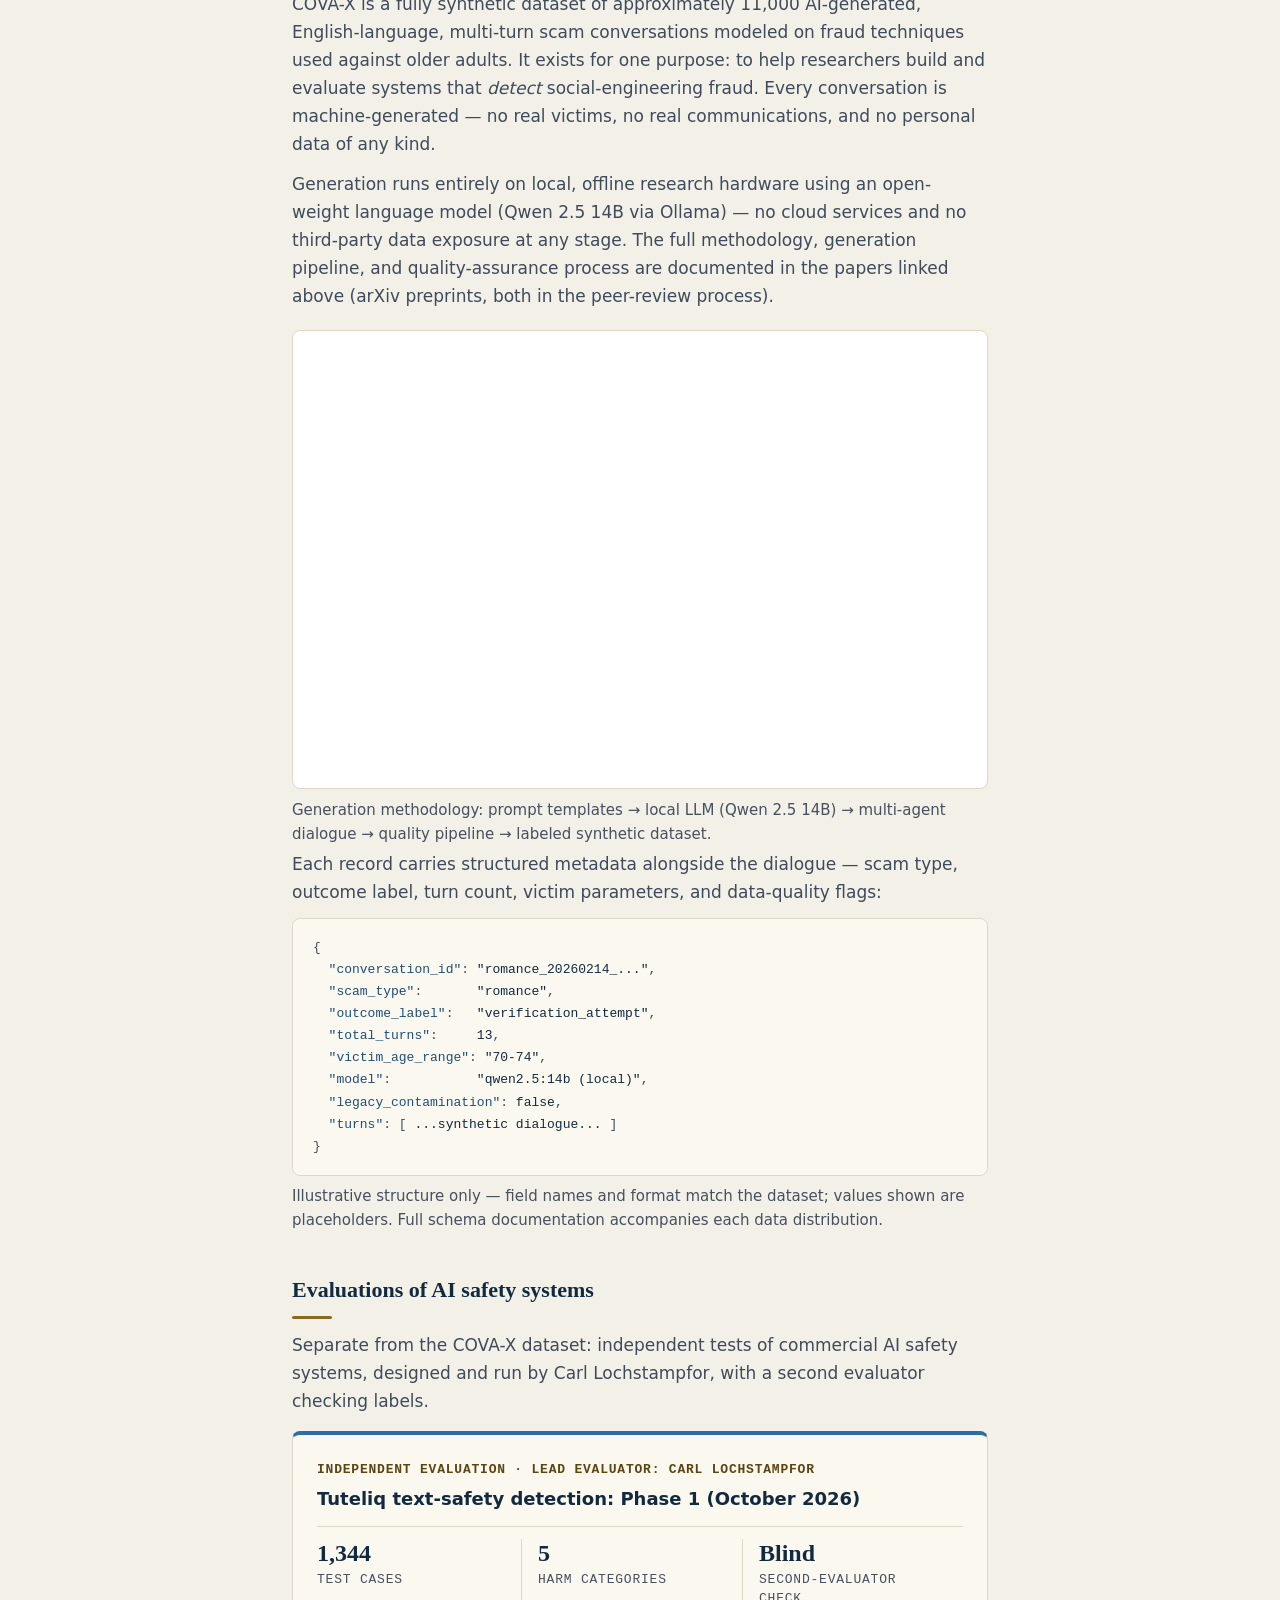
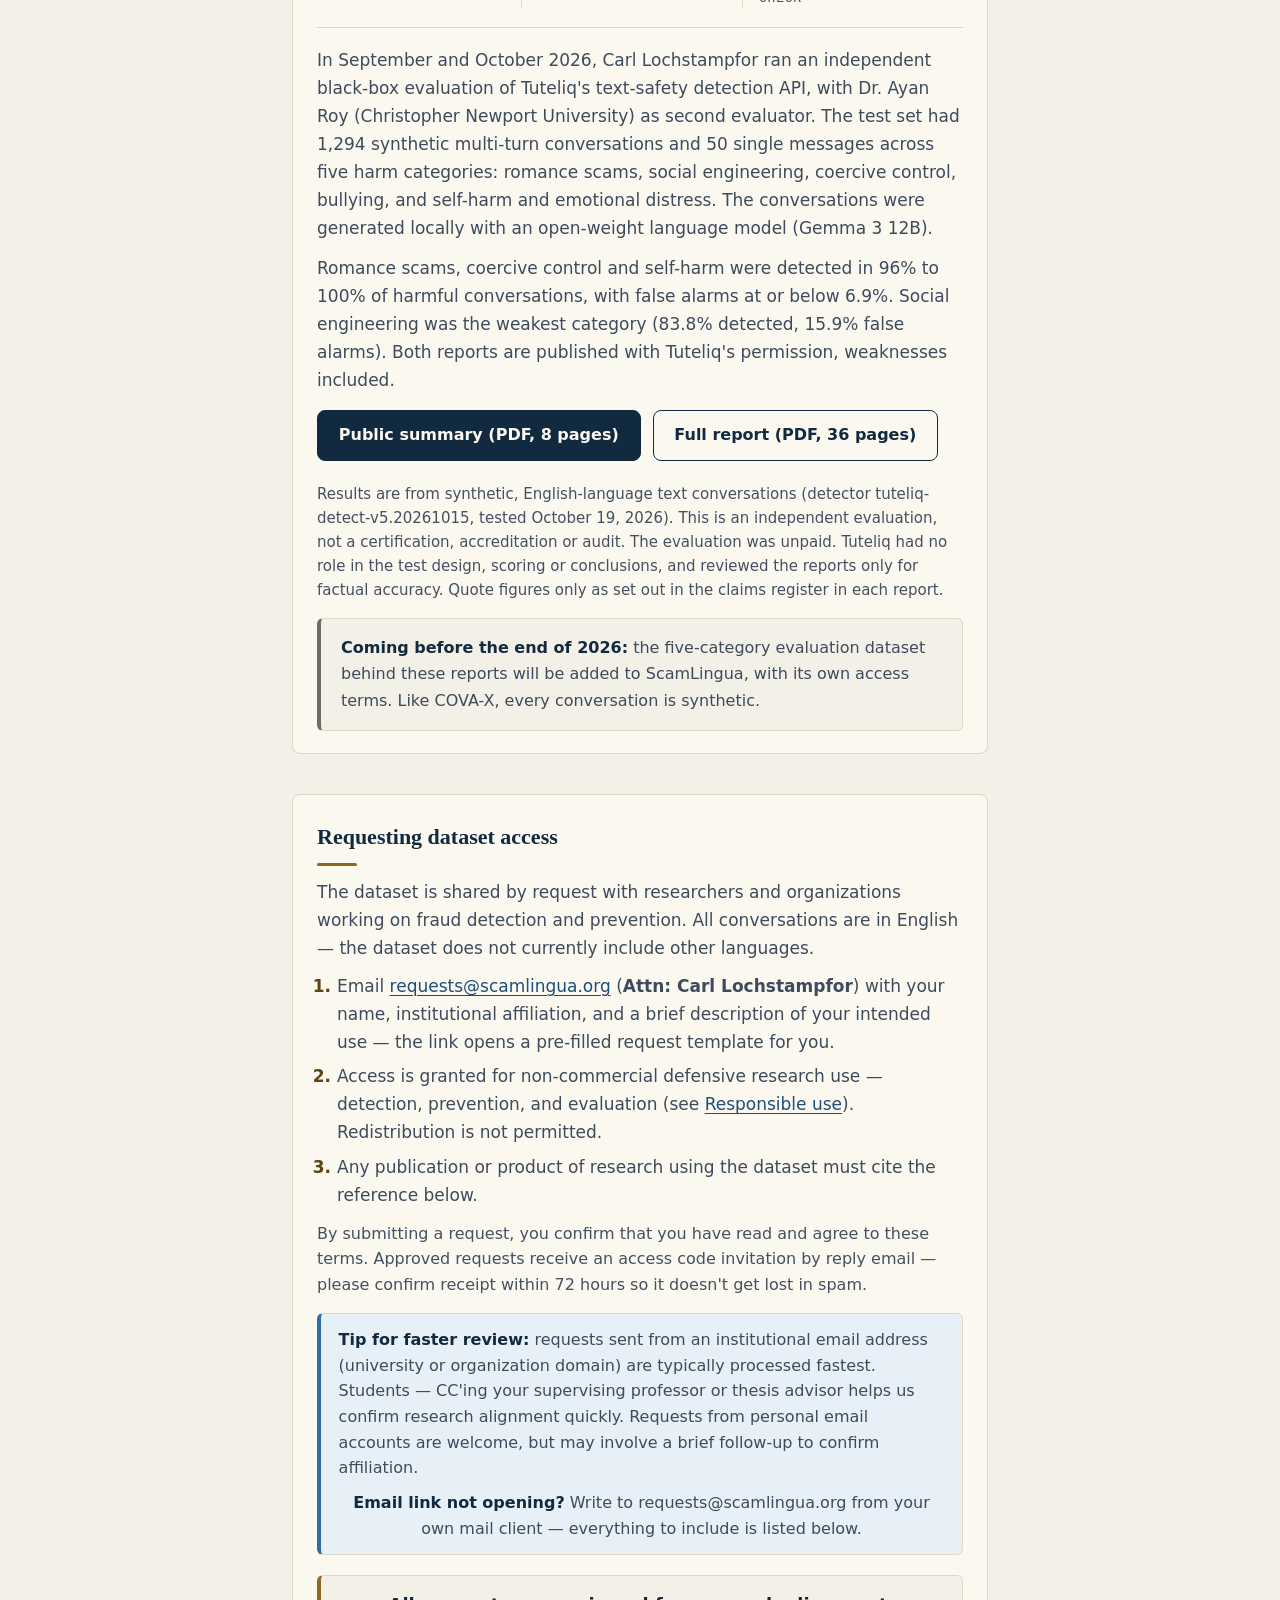
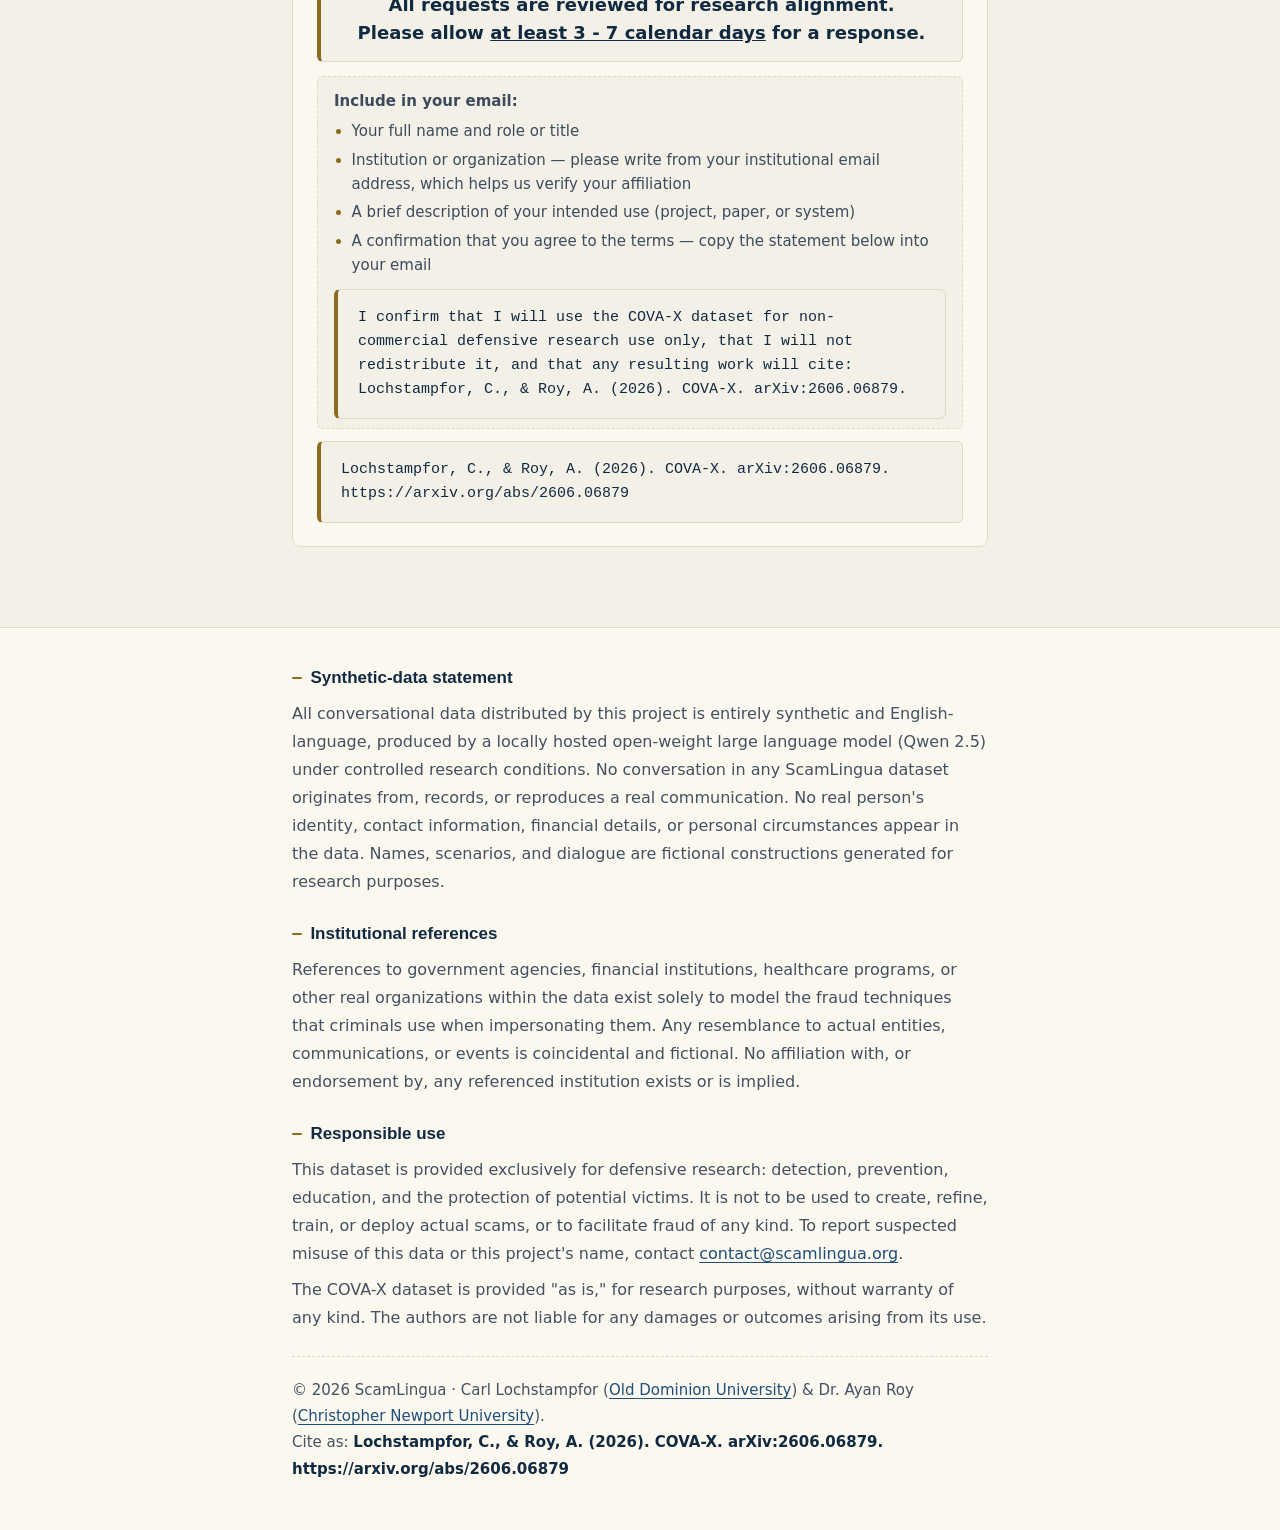
==== commit 4f08d692: "Clarify evaluation roles in the evaluations intro" ====
--- a/index.html
+++ b/index.html
@@ -194,7 +194,7 @@
       <h2>Evaluations of AI safety systems</h2>
       <p class="eval-intro">
         Separate from the COVA-X dataset: independent tests of commercial AI safety systems,
-        designed and run by the ScamLingua researchers.
+        designed and run by Carl Lochstampfor, with a second evaluator checking labels.
       </p>
       <div class="request-card eval-card">
         <span class="label">Independent evaluation &middot; Lead evaluator: Carl Lochstampfor</span>
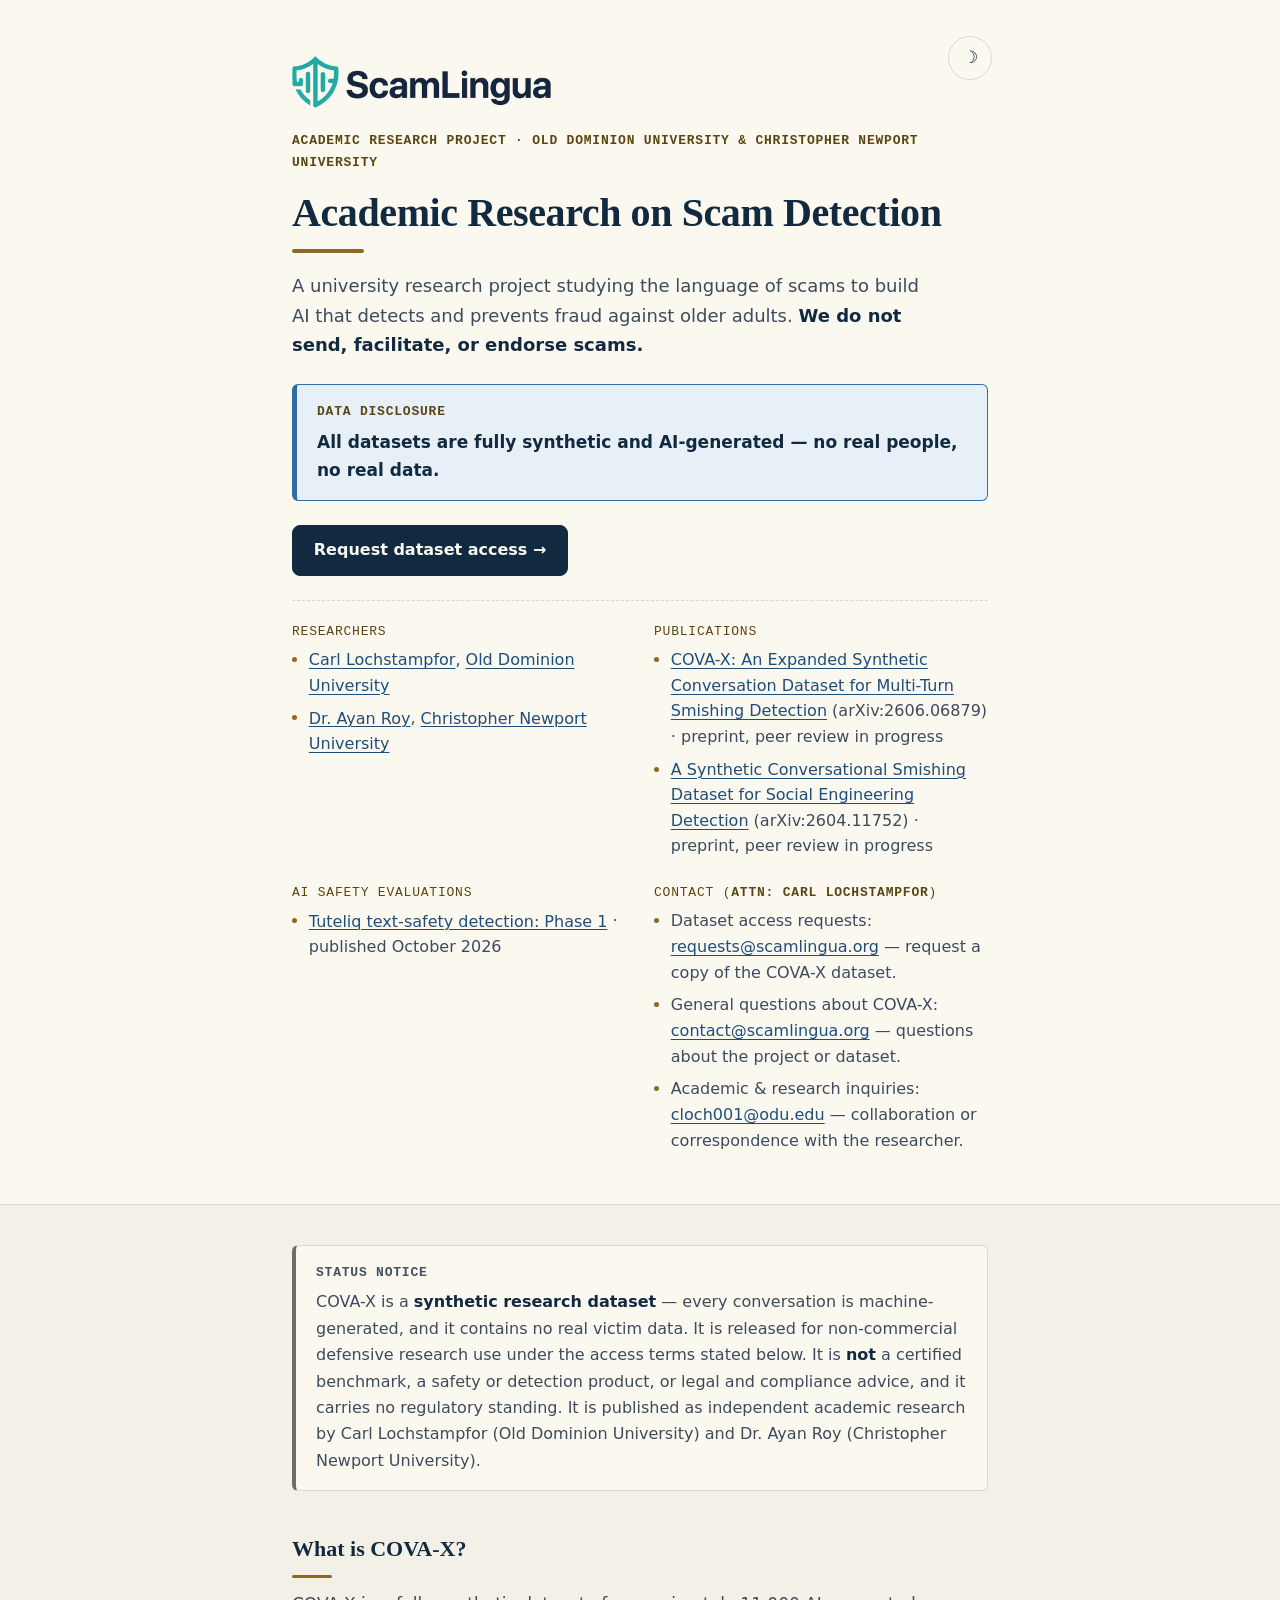
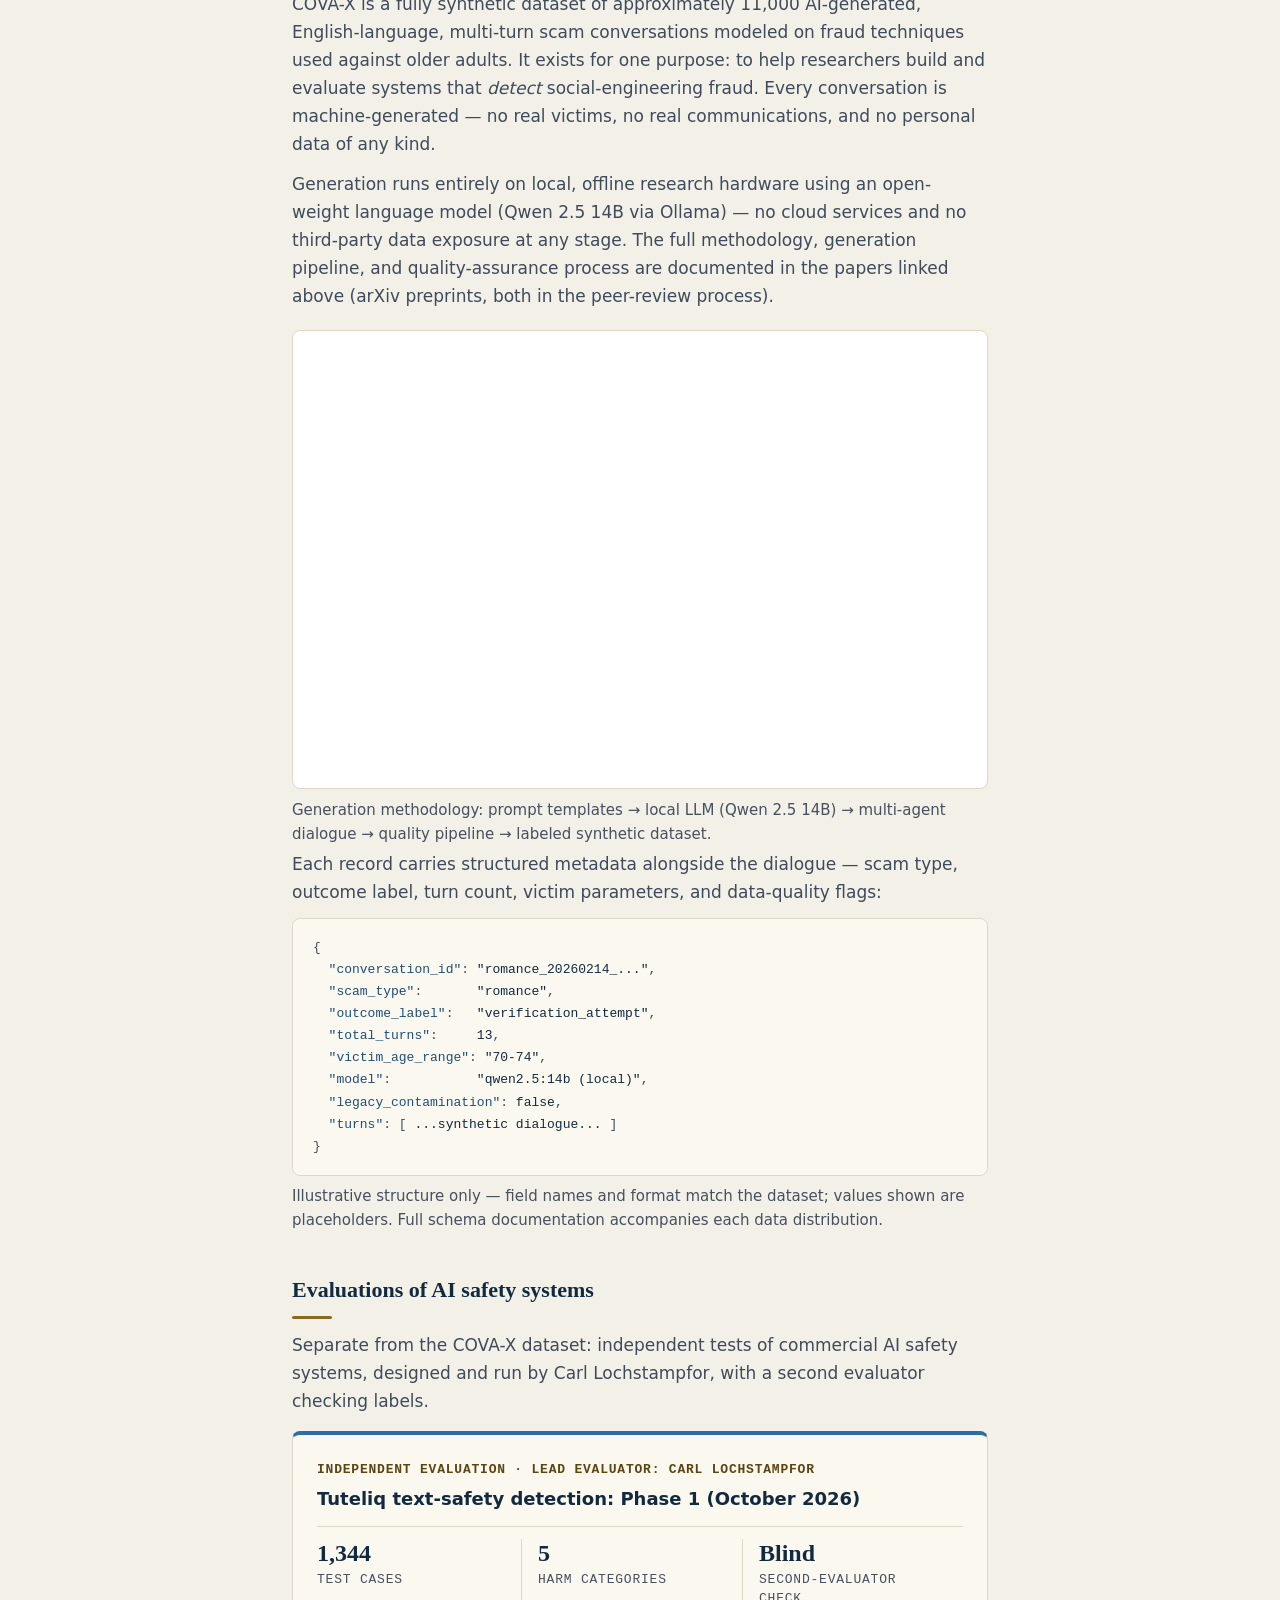
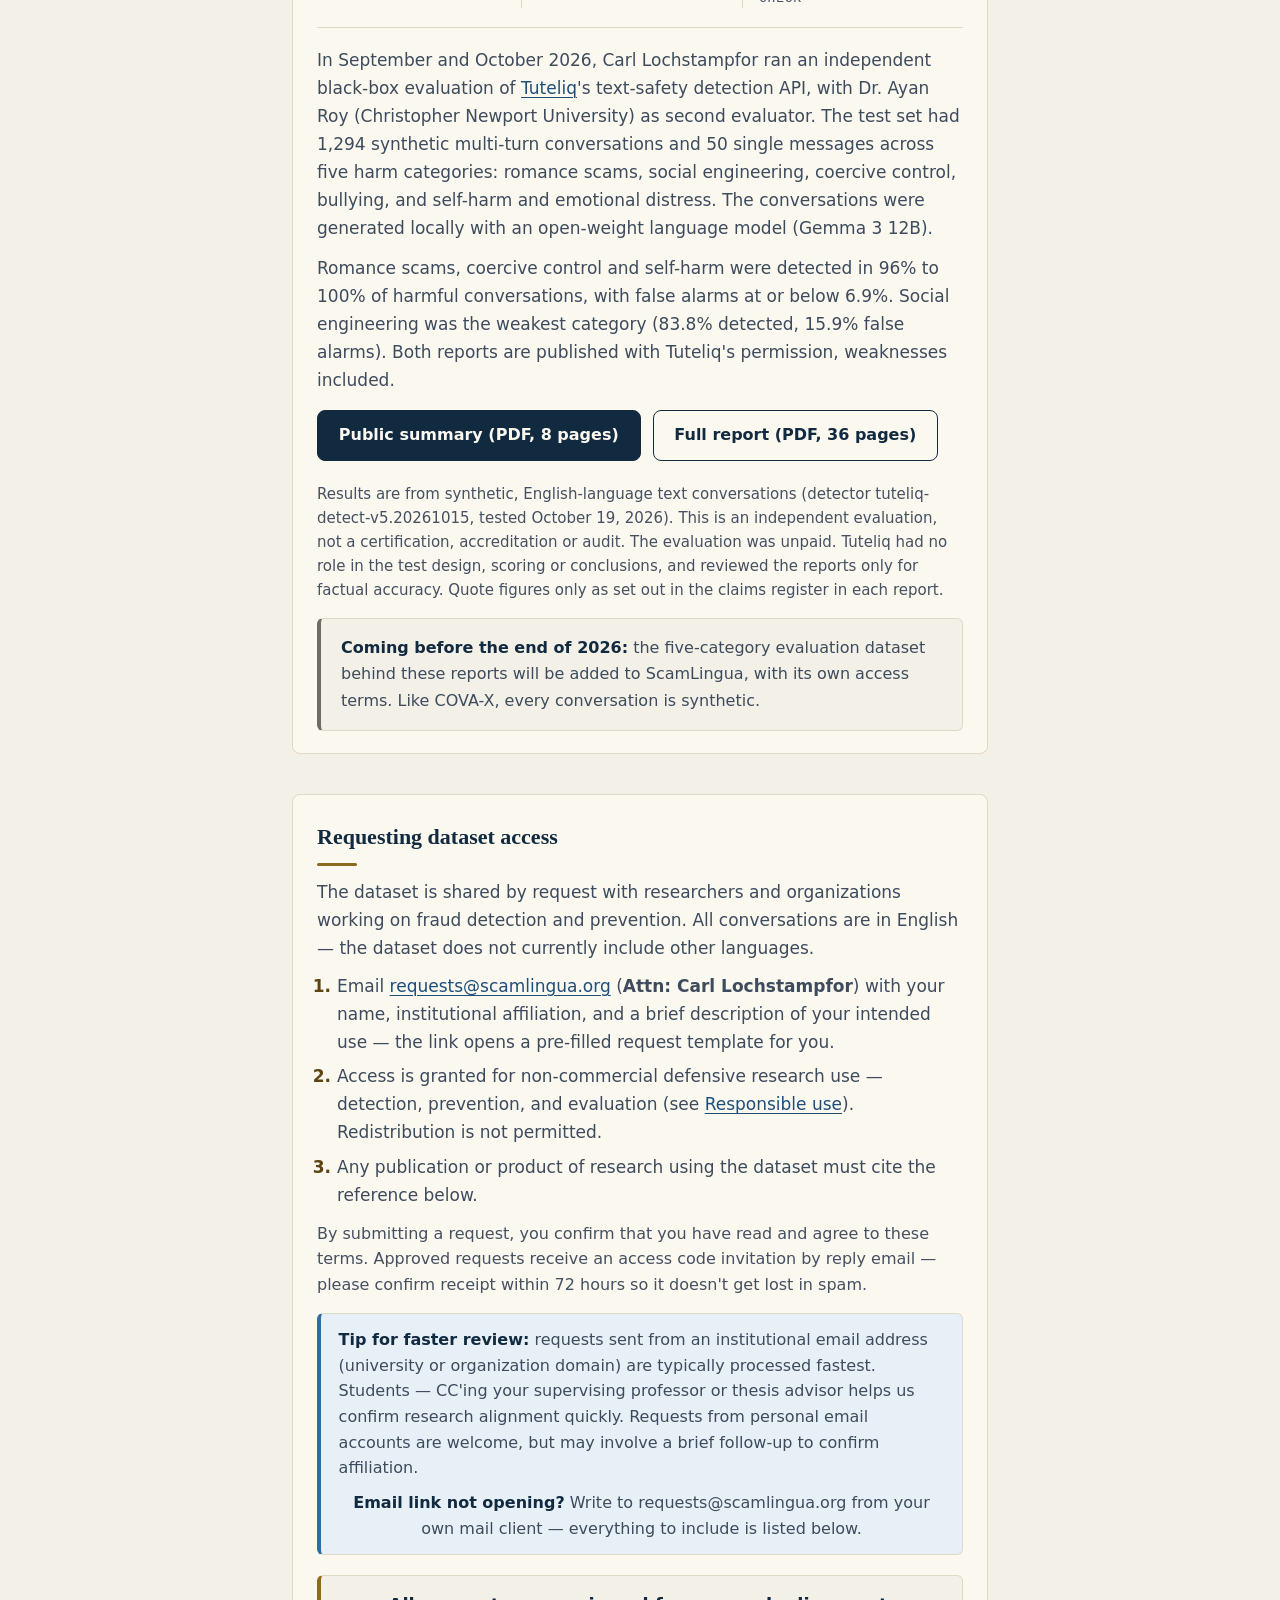
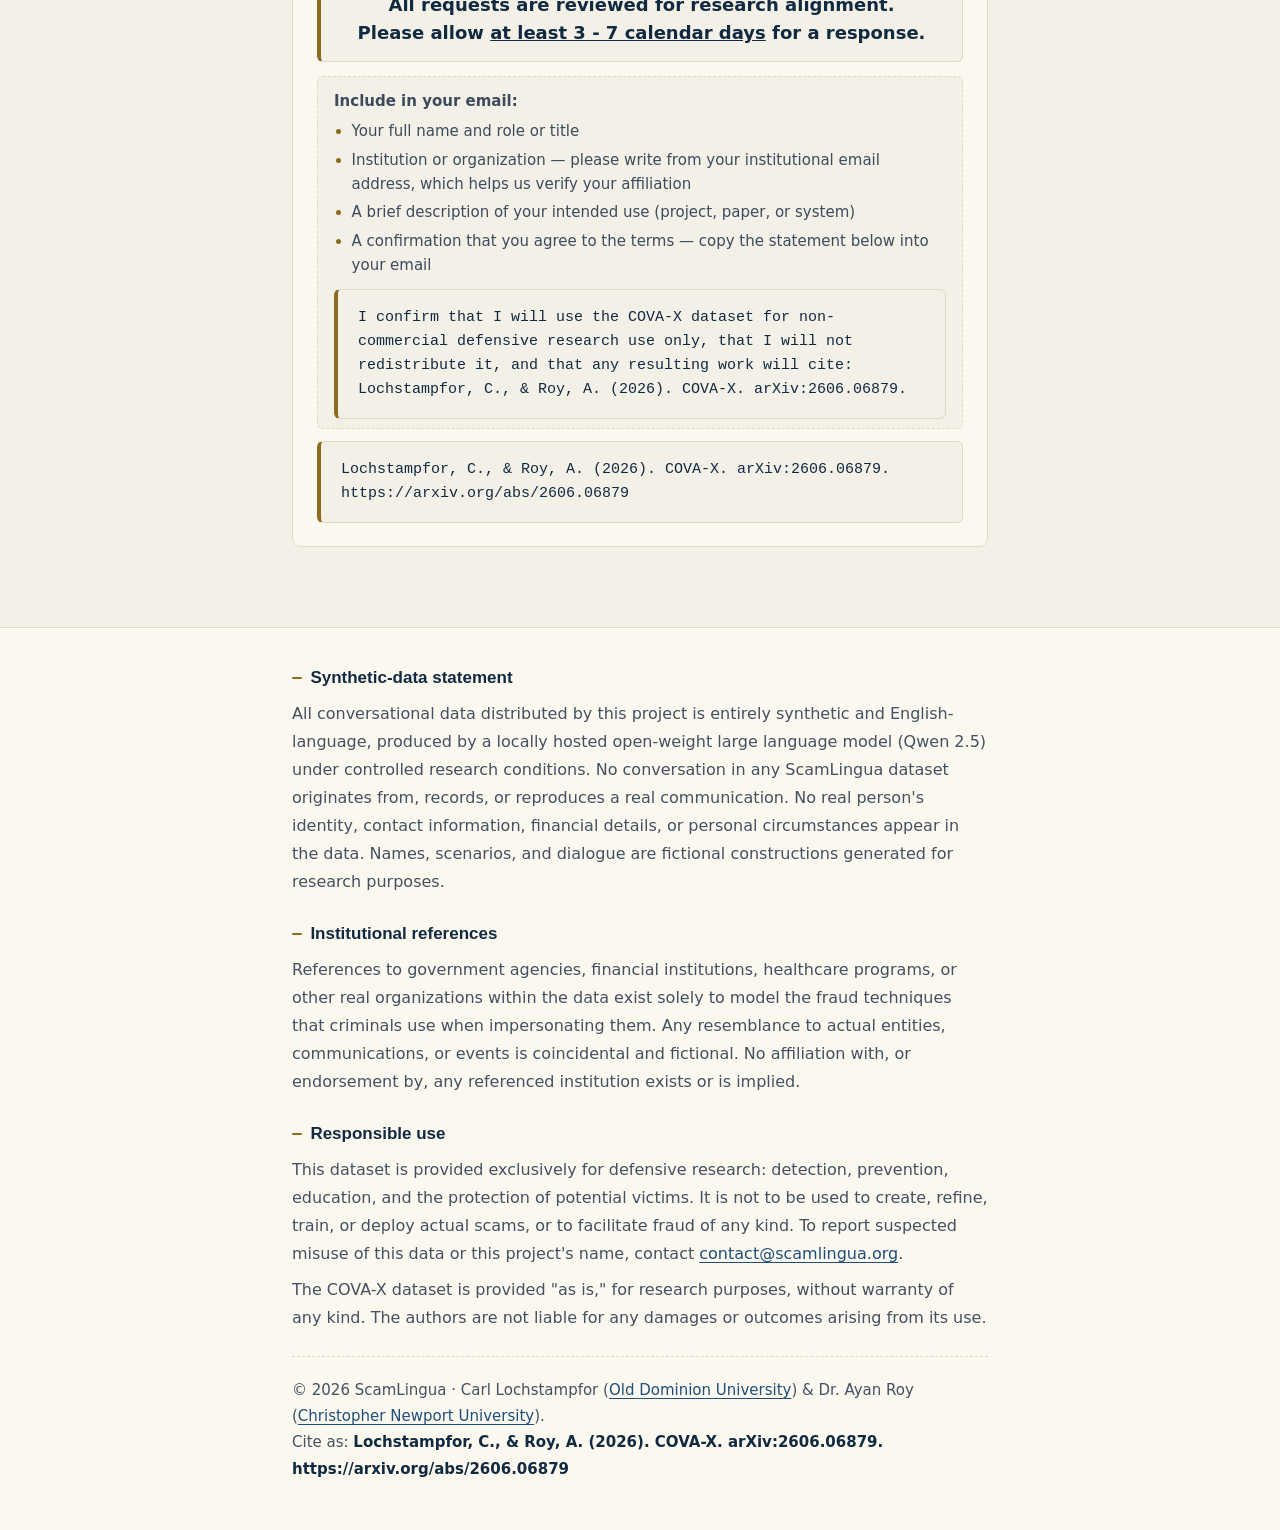
==== commit 01da4bbd: "Link Tuteliq's website in the evaluations card" ====
--- a/index.html
+++ b/index.html
@@ -206,7 +206,7 @@
         </ul>
         <p>
           In September and October 2026, Carl Lochstampfor ran an independent black-box evaluation
-          of Tuteliq's text-safety detection API, with Dr. Ayan Roy (Christopher Newport University)
+          of <a href="https://tuteliq.ai/" target="_blank" rel="noopener noreferrer">Tuteliq</a>'s text-safety detection API, with Dr. Ayan Roy (Christopher Newport University)
           as second evaluator. The test set had 1,294 synthetic multi-turn conversations and 50
           single messages across five harm categories: romance scams, social engineering, coercive
           control, bullying, and self-harm and emotional distress. The conversations were generated
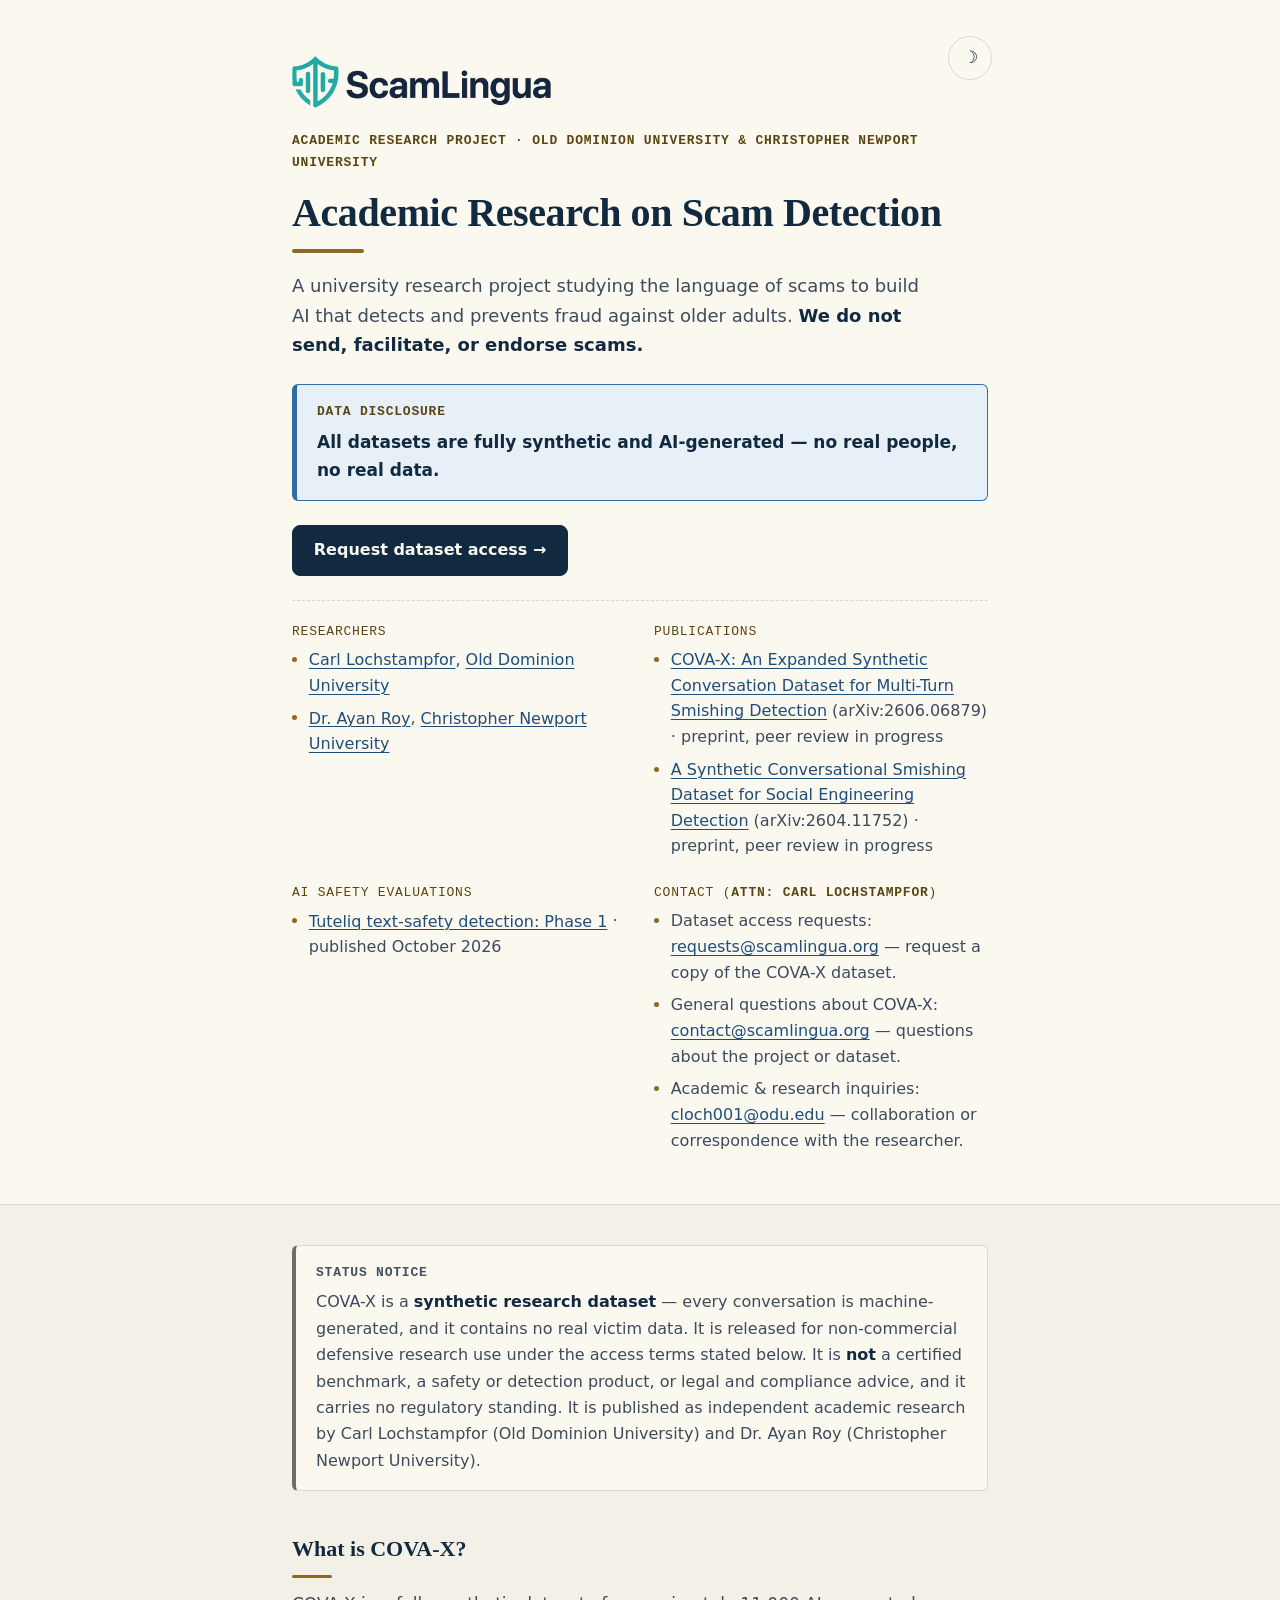
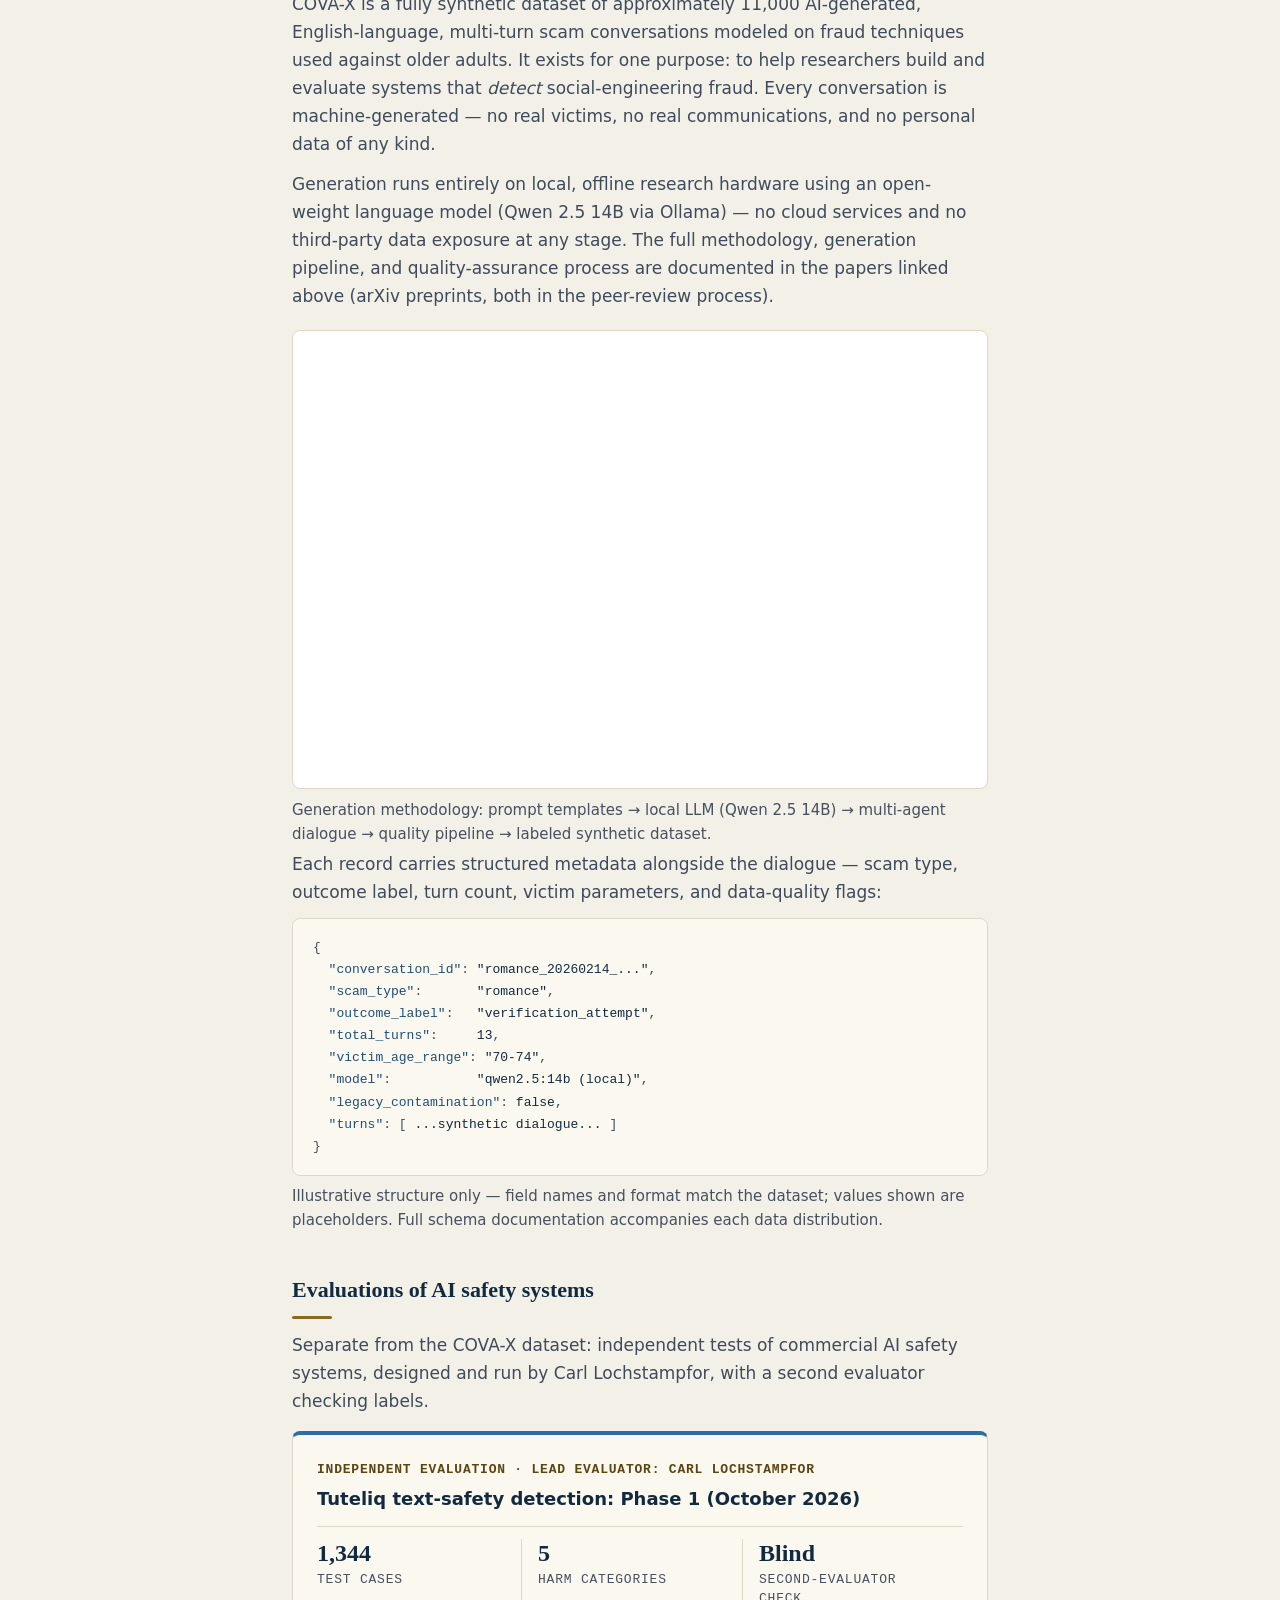
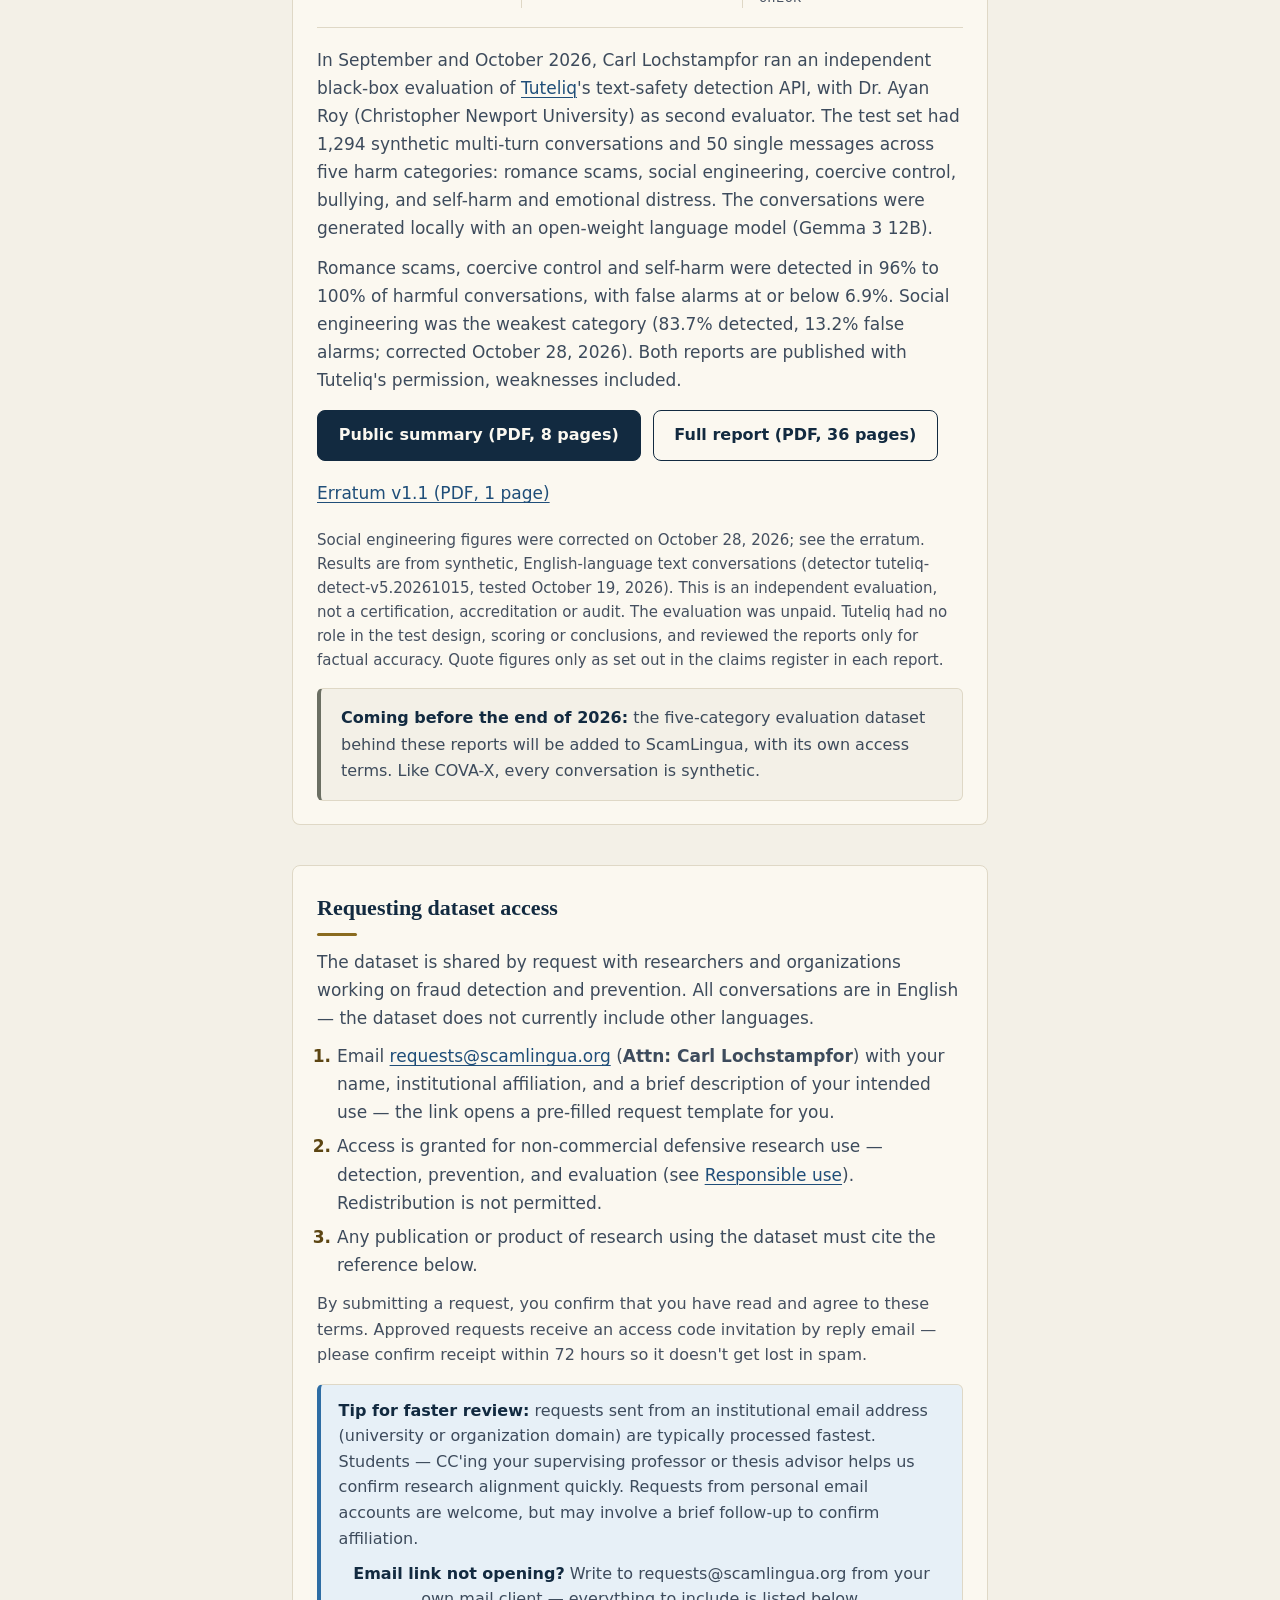
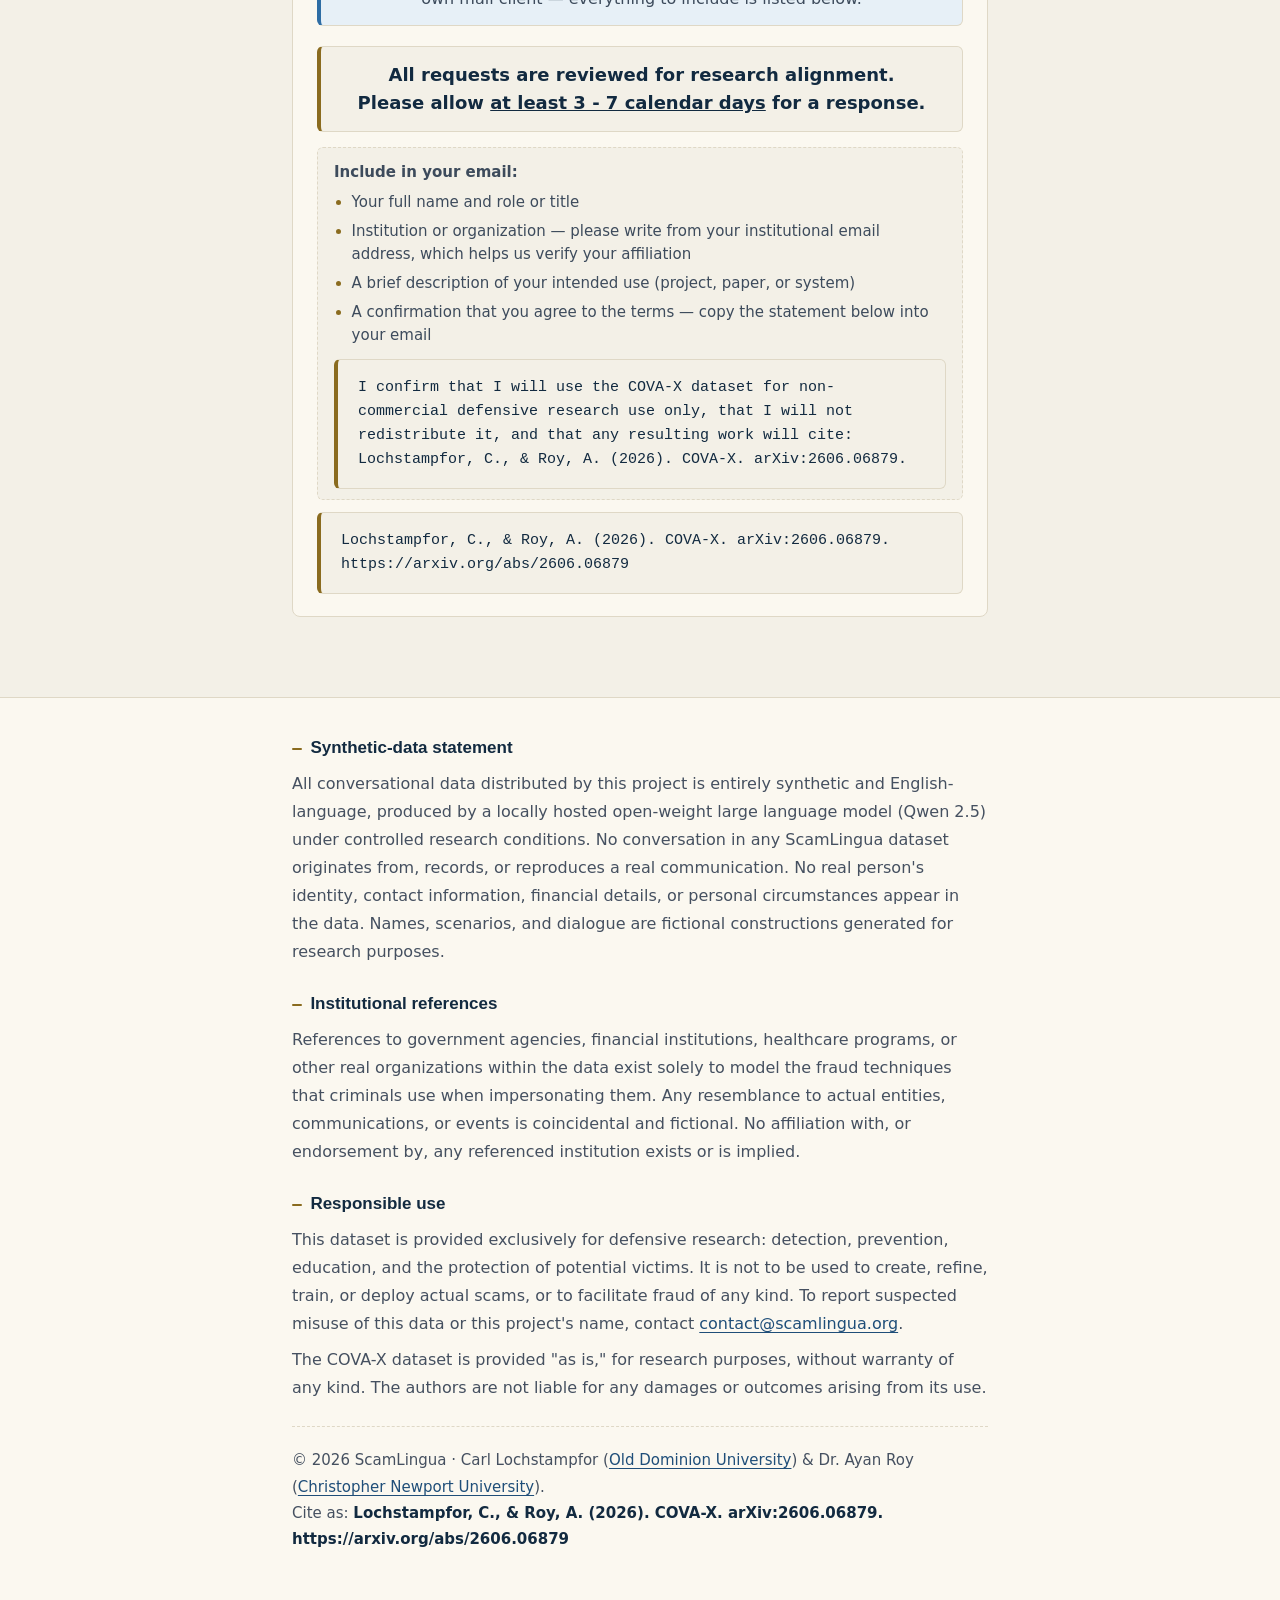
==== commit d72eb2c8: "Publish Phase 1 erratum and correct SE figures" ====
--- a/index.html
+++ b/index.html
@@ -215,14 +215,16 @@
         <p>
           Romance scams, coercive control and self-harm were detected in 96% to 100% of harmful
           conversations, with false alarms at or below 6.9%. Social engineering was the weakest
-          category (83.8% detected, 15.9% false alarms). Both reports are published with Tuteliq's
-          permission, weaknesses included.
+          category (83.7% detected, 13.2% false alarms; corrected October 28, 2026). Both reports are
+          published with Tuteliq's permission, weaknesses included.
         </p>
         <ul class="eval-links">
           <li><a class="cta" href="reports/Tuteliq_Evaluation_Summary_Public_Final_2026-10-26_v1.0.pdf" target="_blank" rel="noopener noreferrer">Public summary (PDF, 8 pages)</a></li>
           <li><a class="cta-secondary" href="reports/Tuteliq_Evaluation_Report_Full_Final_2026-10-26_v1.0.pdf" target="_blank" rel="noopener noreferrer">Full report (PDF, 36 pages)</a></li>
+          <li><a href="reports/Tuteliq_Phase1_Erratum_v1.1_2026-10-28.pdf" target="_blank" rel="noopener noreferrer">Erratum v1.1 (PDF, 1 page)</a></li>
         </ul>
         <p class="eval-fine">
+          Social engineering figures were corrected on October 28, 2026; see the erratum.
           Results are from synthetic, English-language text conversations (detector
           tuteliq-detect-v5.20261015, tested October 19, 2026). This is an independent evaluation,
           not a certification, accreditation or audit. The evaluation was unpaid. Tuteliq had no role
